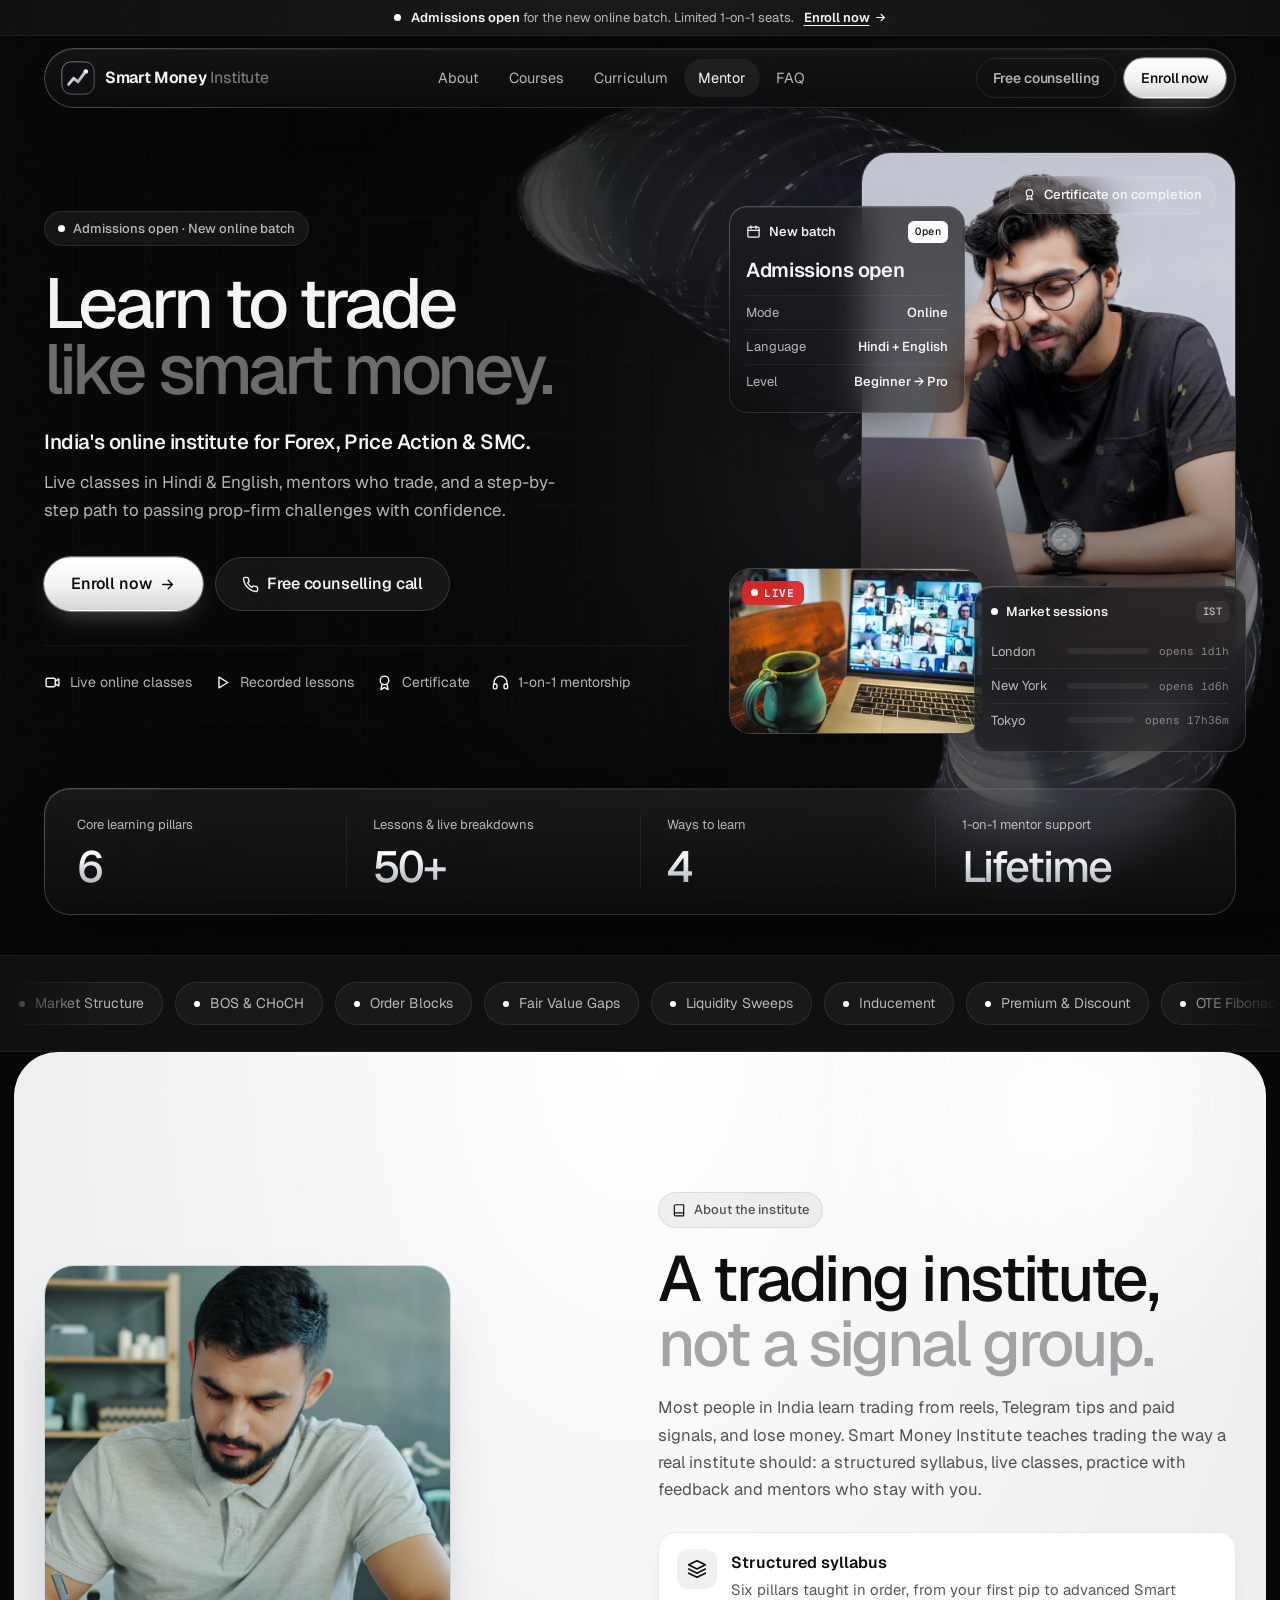
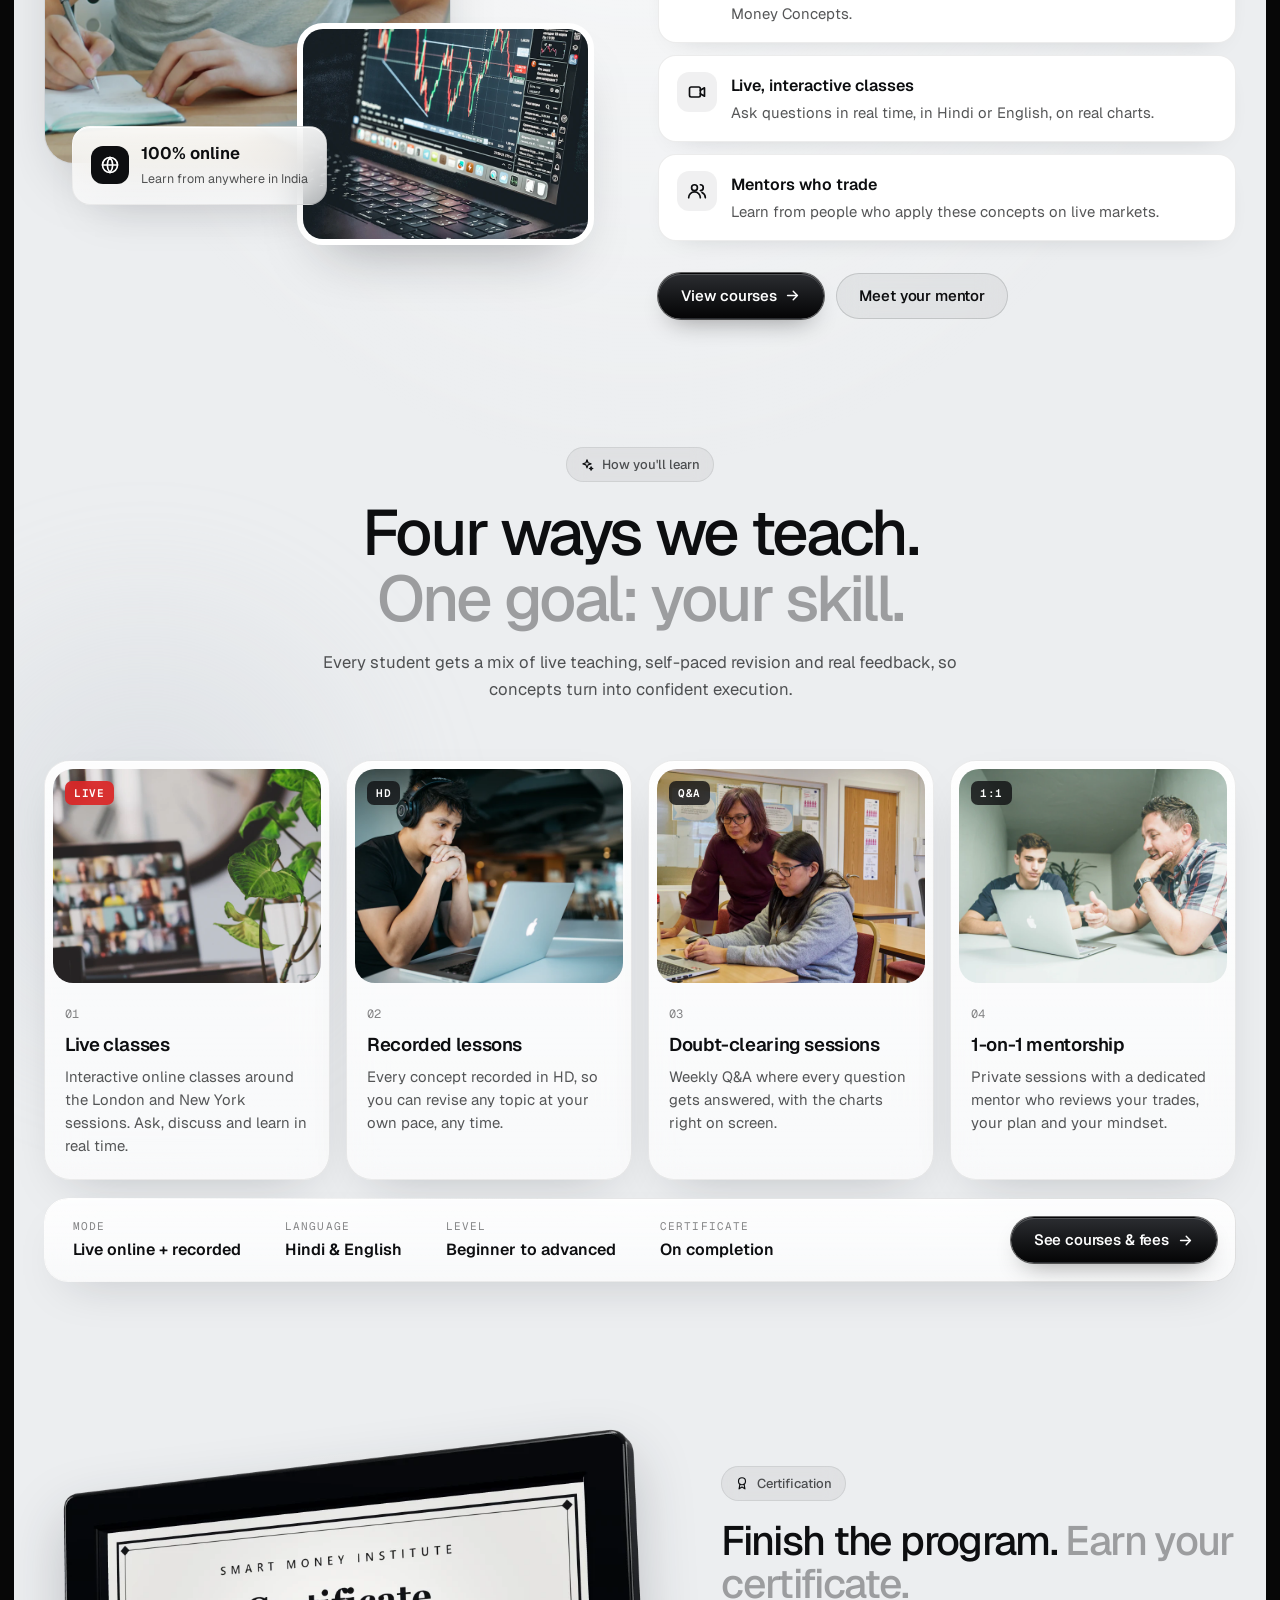
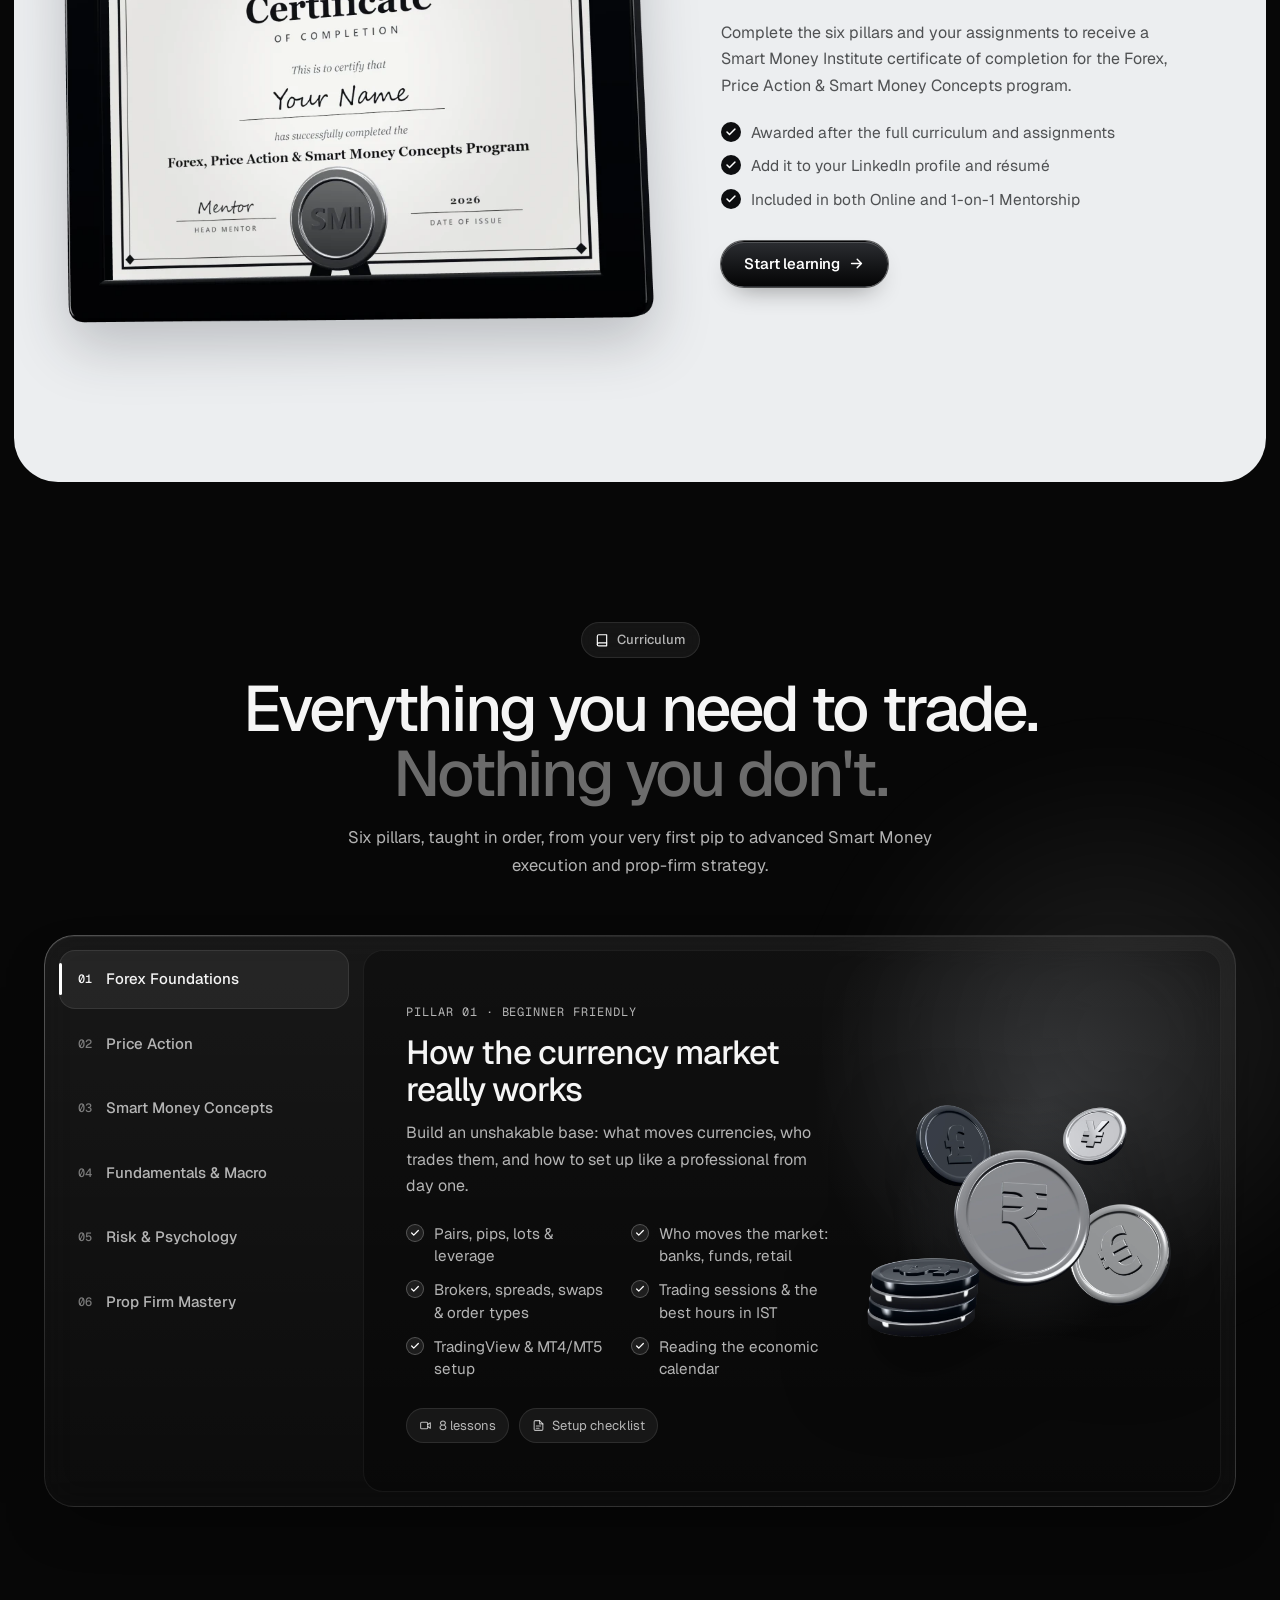
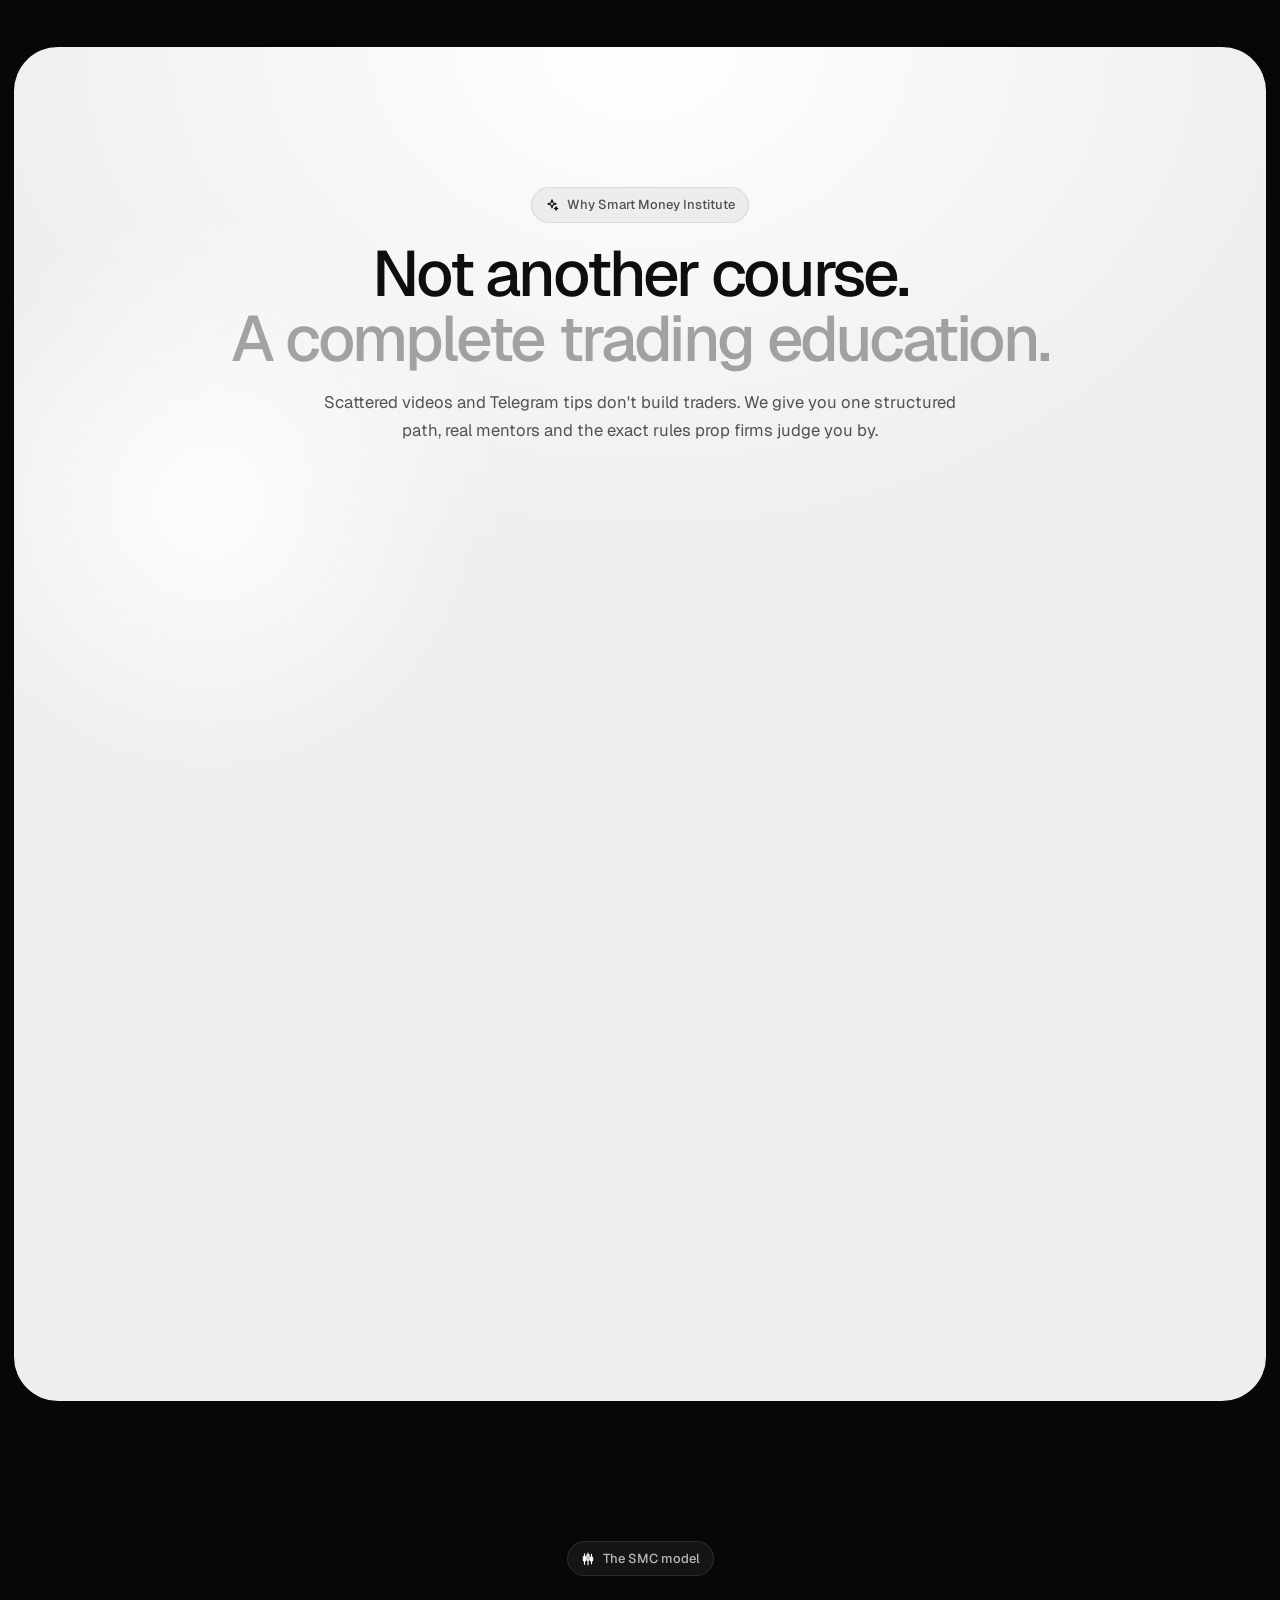
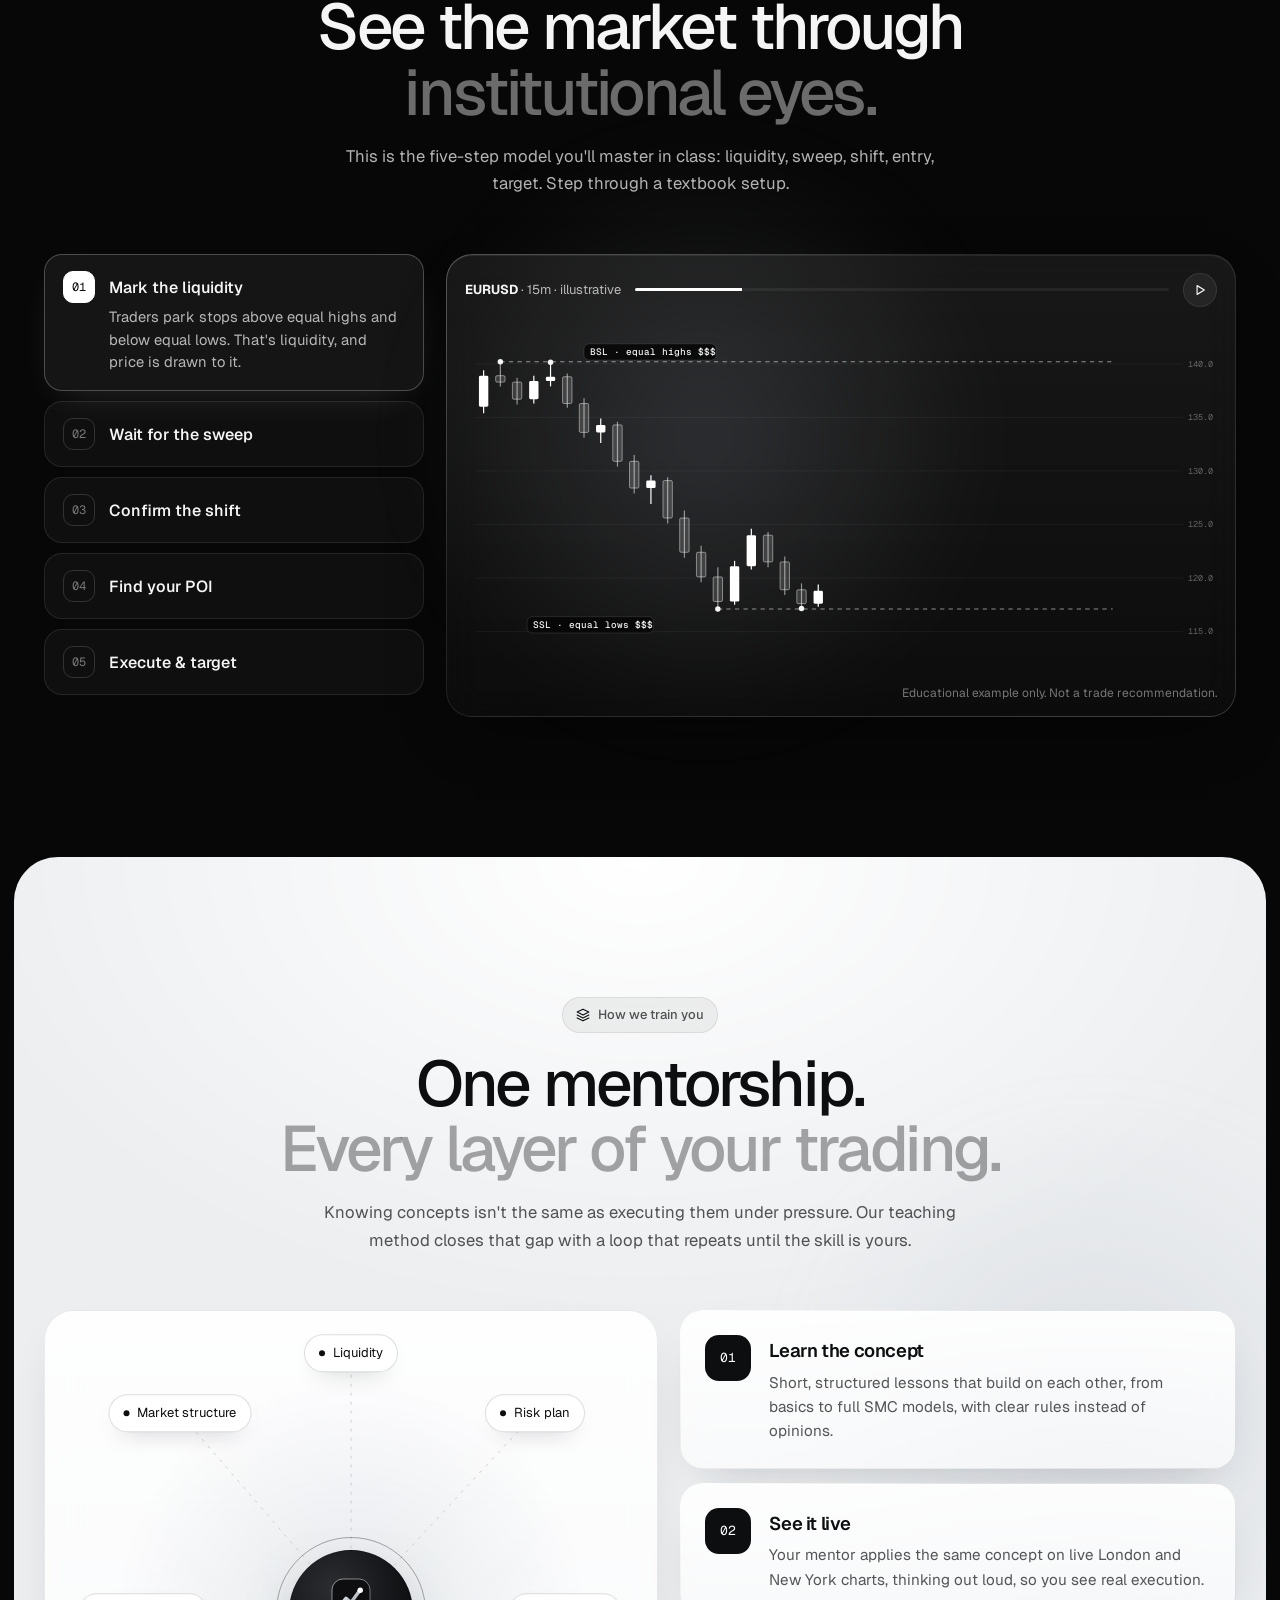
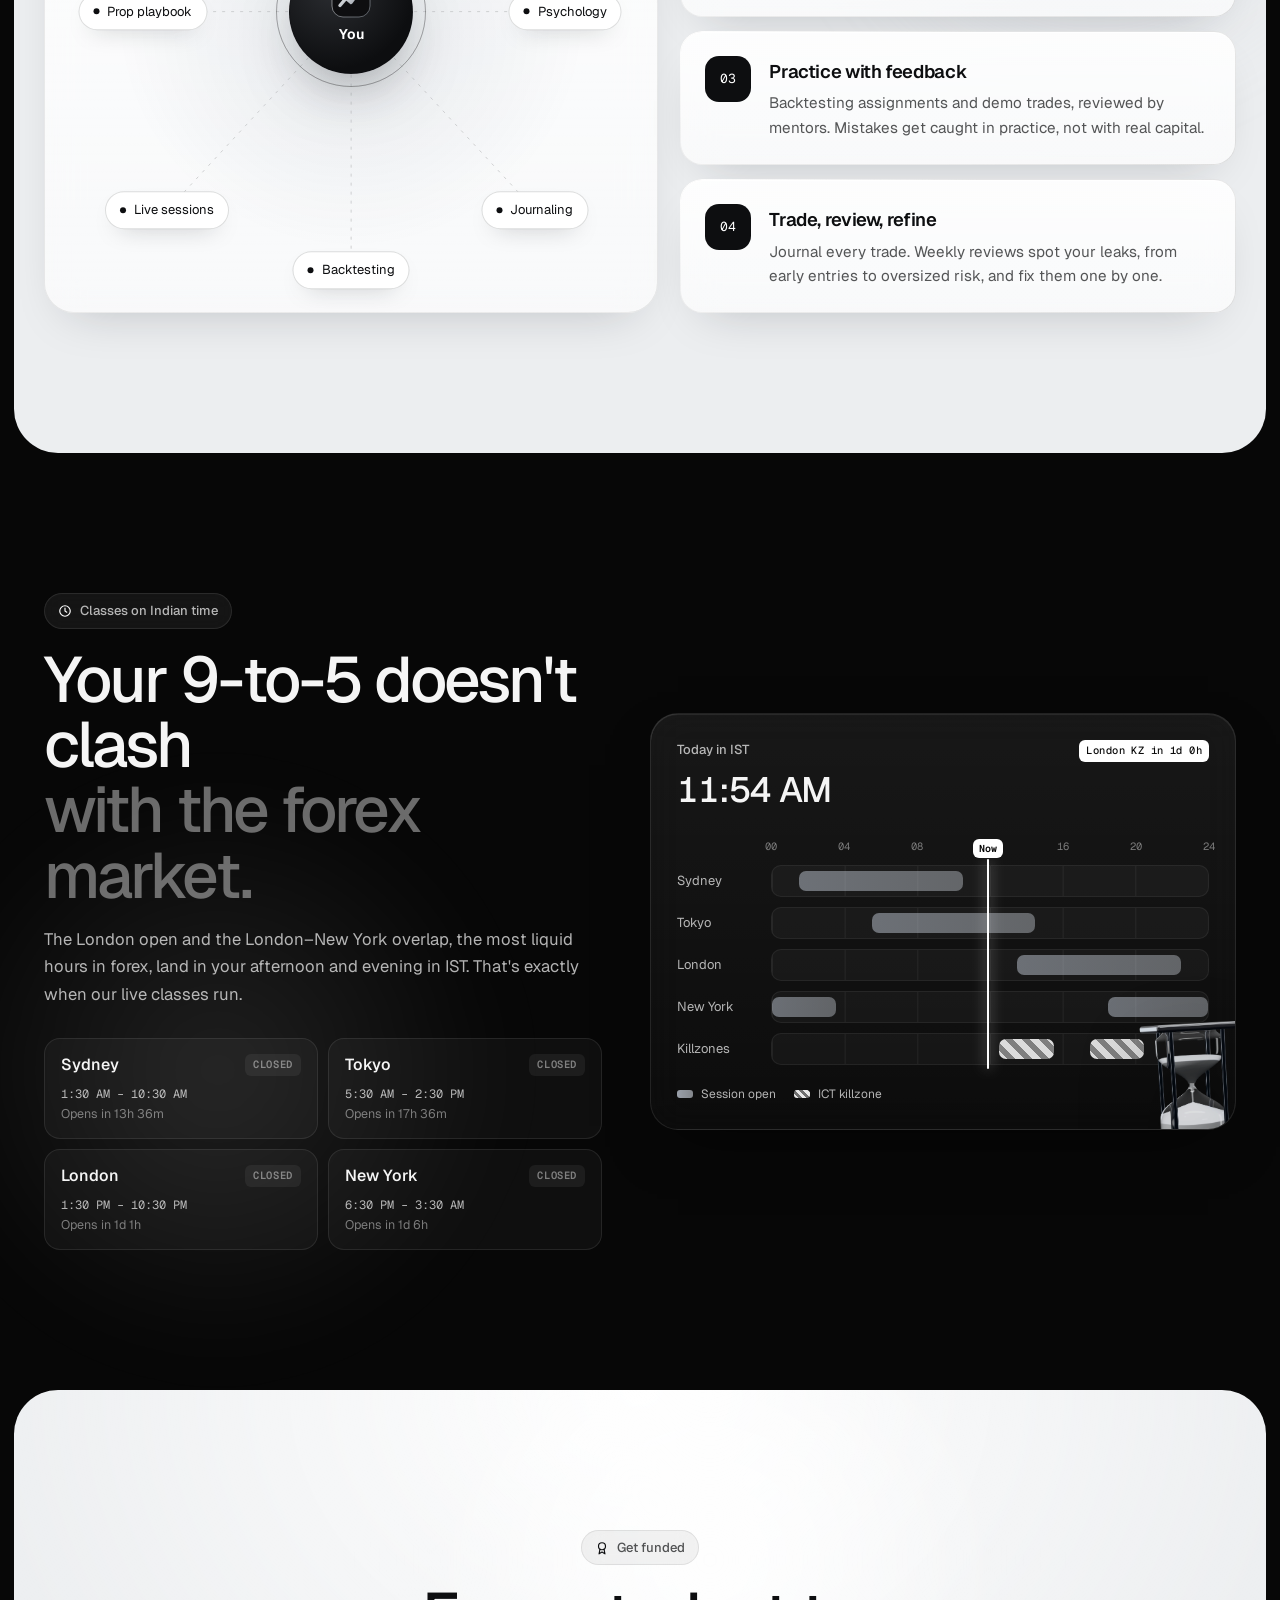
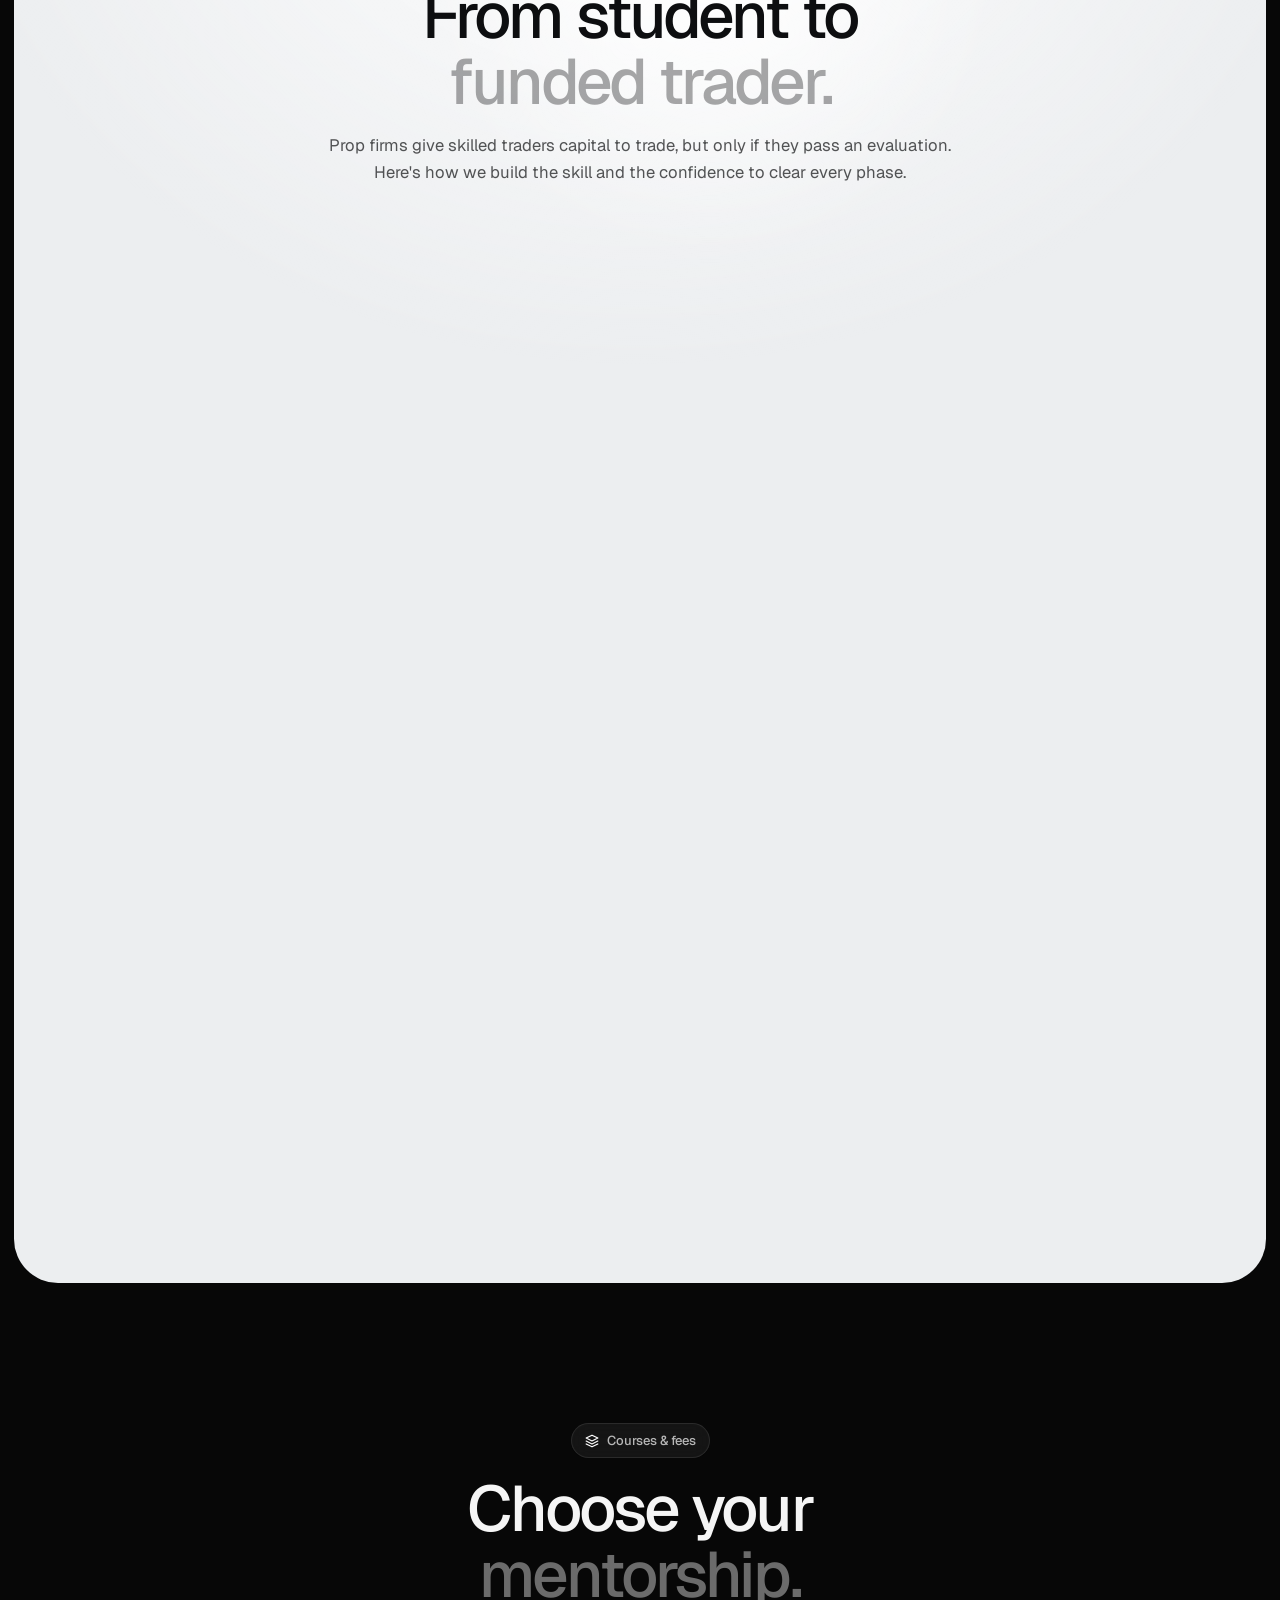
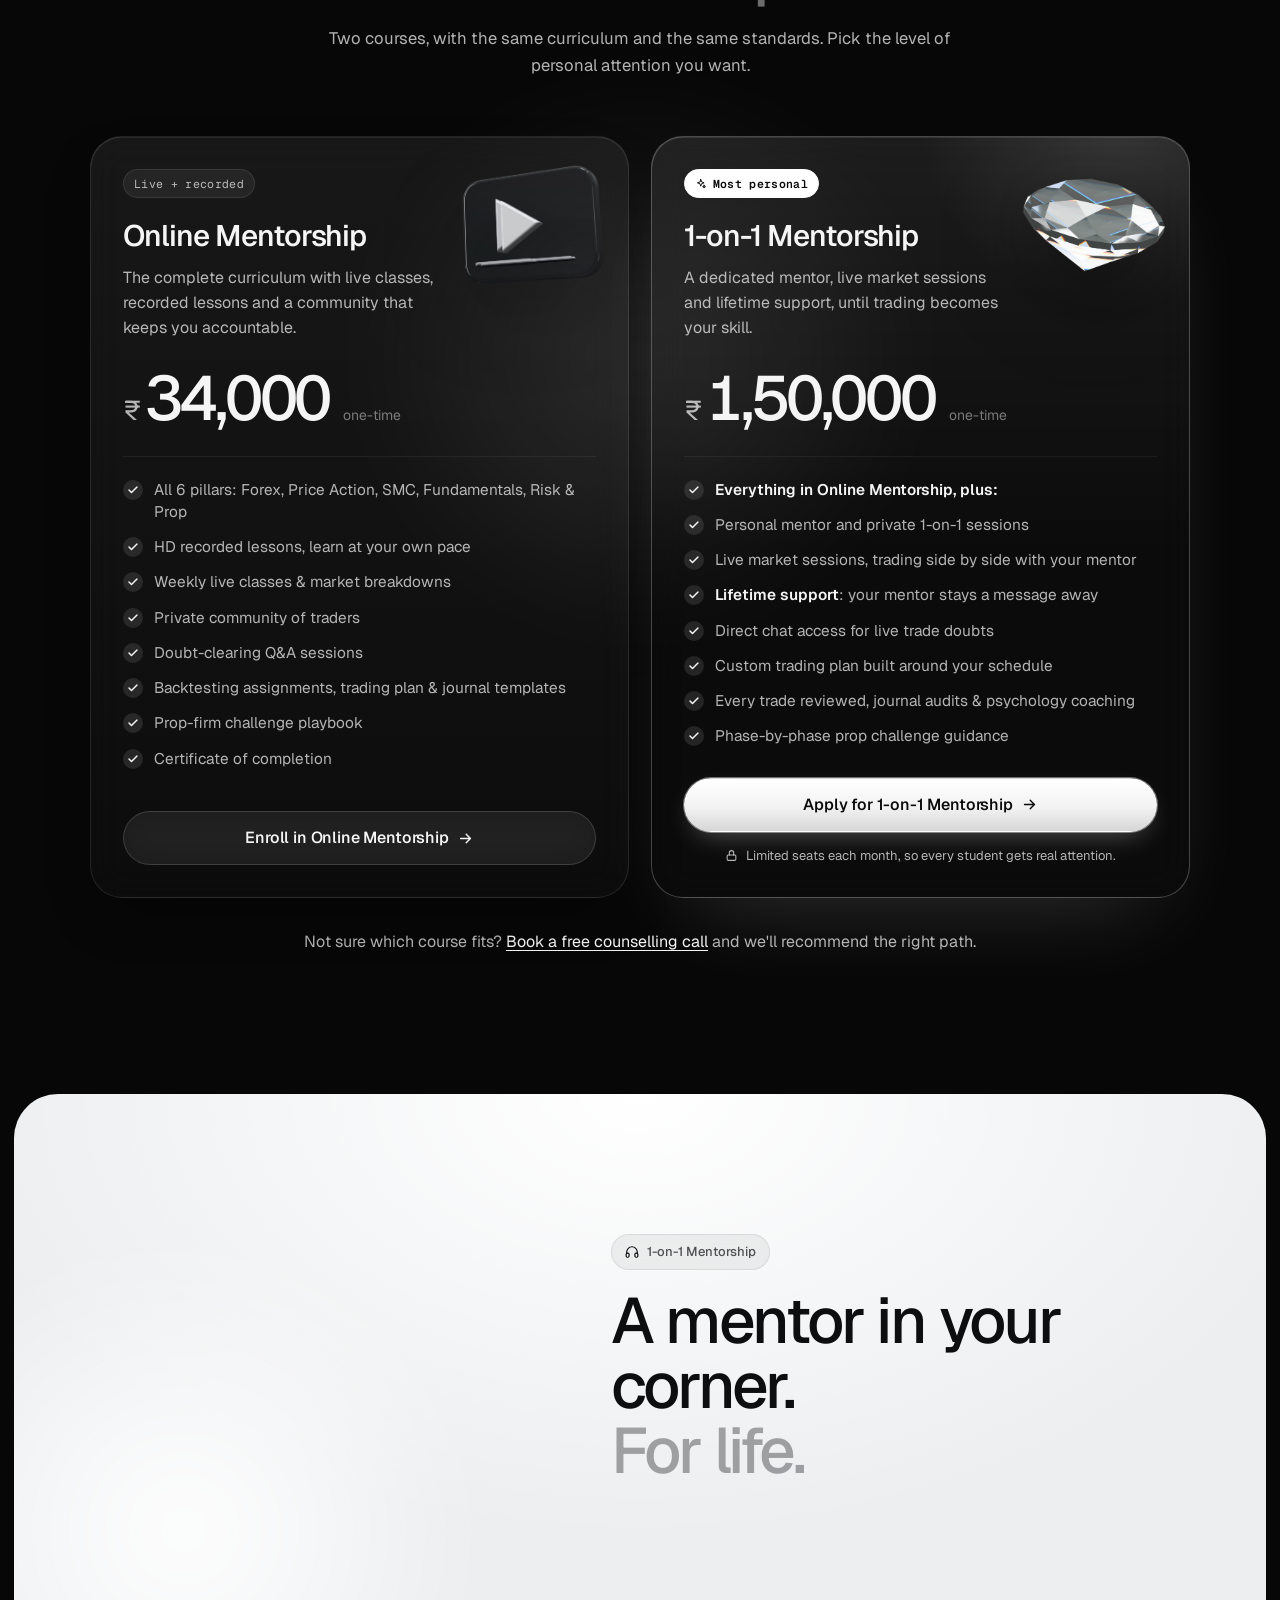
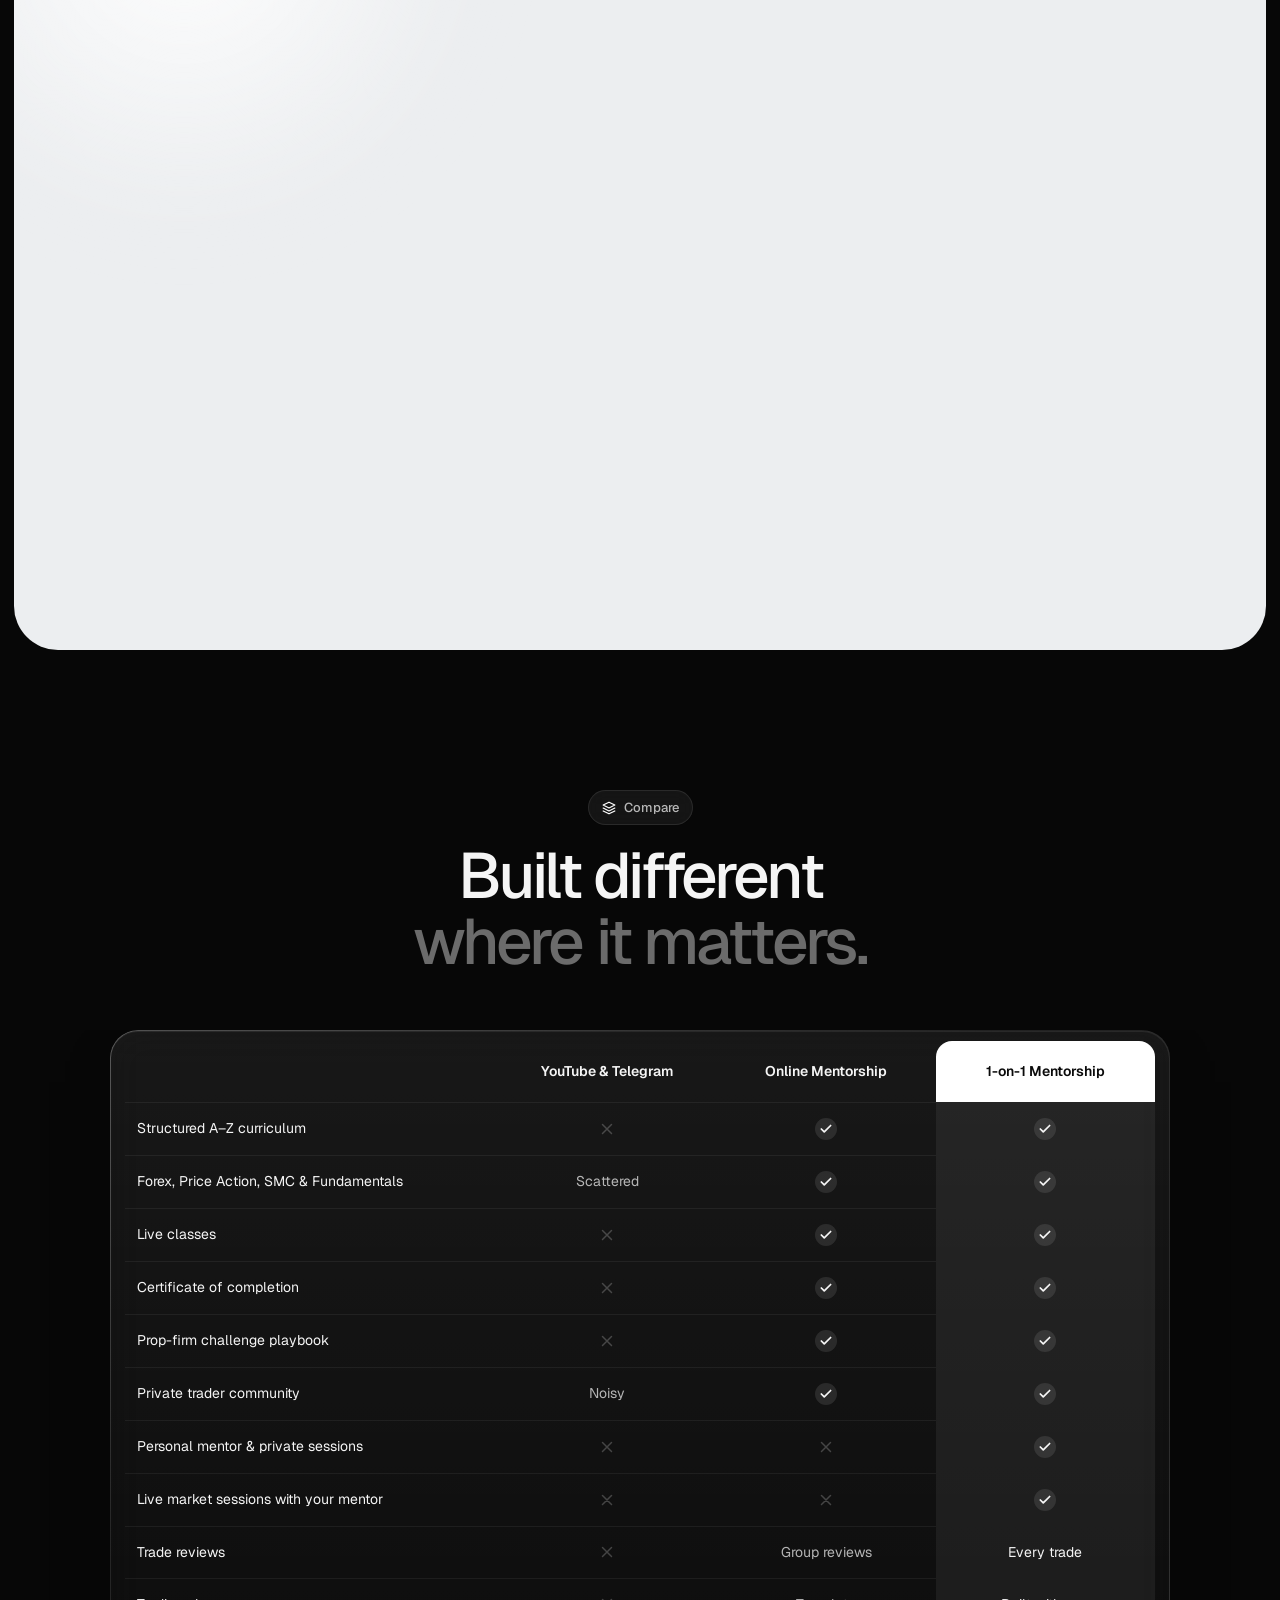
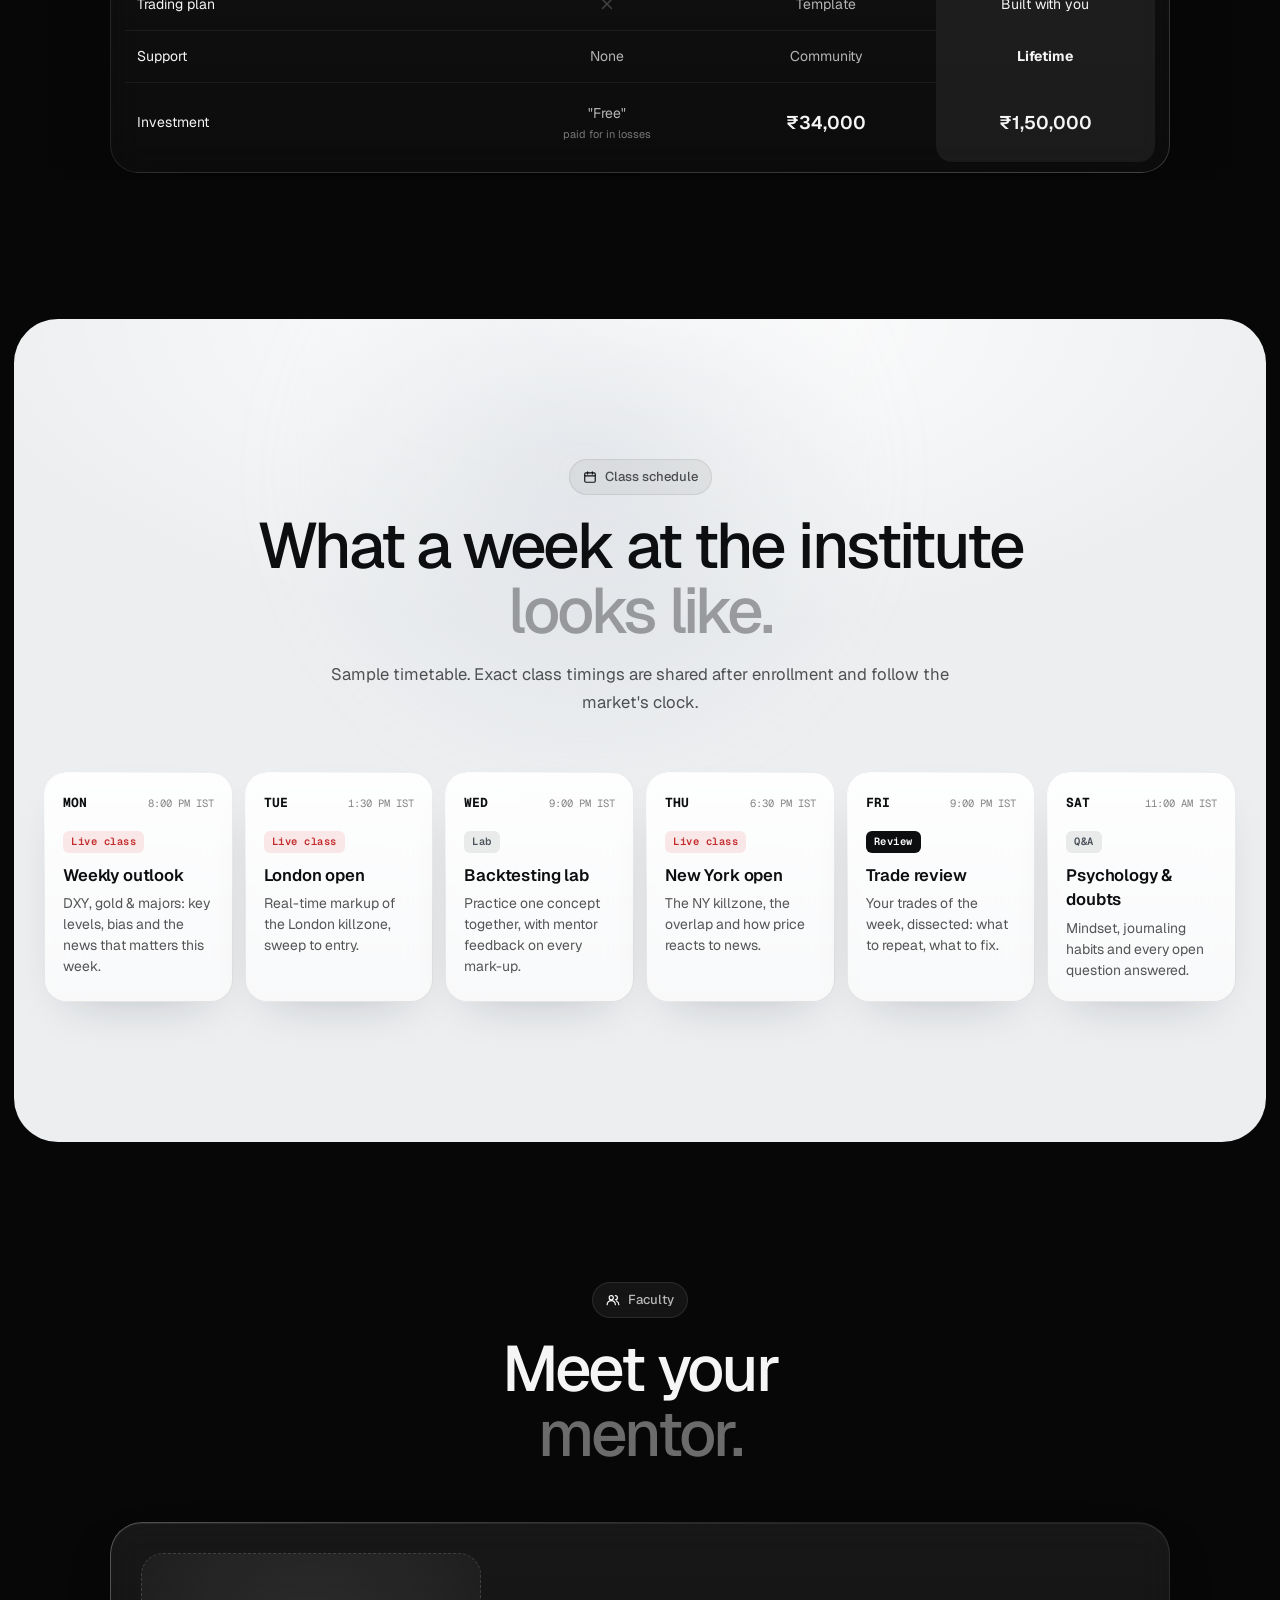
==== website/index.html @ 240d42db "Add Smart Money Institute website Glassmorphism website for an online Forex, Price Action and Smart " ====
<!doctype html>
<html lang="en" class="no-js">
<head>
  <meta charset="utf-8">
  <meta name="viewport" content="width=device-width, initial-scale=1">
  <script>document.documentElement.classList.replace('no-js', 'js');</script>
  <title>Smart Money Institute — Online Forex, Price Action &amp; SMC Trading Institute in India</title>
  <meta name="description" content="Smart Money Institute is an online trading institute in India. Learn Forex, fundamentals, price action and Smart Money Concepts in live classes (Hindi &amp; English), with recorded lessons, a certificate and 1-on-1 mentorship.">
  <meta name="theme-color" content="#070707">
  <link rel="icon" href="assets/favicon.svg" type="image/svg+xml">
  <meta property="og:title" content="Smart Money Institute — Learn to trade like smart money">
  <meta property="og:description" content="Online trading institute for Forex, Price Action &amp; SMC. Online Mentorship ₹34,000 · 1-on-1 Mentorship ₹1,50,000.">
  <meta property="og:image" content="assets/3d/heroA.jpg">
  <meta property="og:type" content="website">
  <link rel="preconnect" href="https://fonts.googleapis.com">
  <link rel="preconnect" href="https://fonts.gstatic.com" crossorigin>
  <link href="https://fonts.googleapis.com/css2?family=Geist:wght@300..700&family=Geist+Mono:wght@400..600&display=swap" rel="stylesheet">
  <link rel="stylesheet" href="css/style.css">
  <script type="application/ld+json">
  {
    "@context": "https://schema.org",
    "@graph": [
      { "@type": "EducationalOrganization", "name": "Smart Money Institute", "description": "Online trading institute in India teaching Forex, fundamentals, price action and Smart Money Concepts.", "areaServed": "IN" },
      { "@type": "Course", "name": "Online Mentorship", "description": "Complete Forex, Price Action and SMC curriculum with live classes, recorded lessons and a certificate.", "provider": { "@type": "EducationalOrganization", "name": "Smart Money Institute" }, "offers": { "@type": "Offer", "price": "34000", "priceCurrency": "INR" } },
      { "@type": "Course", "name": "1-on-1 Mentorship", "description": "Personal trading mentorship with live market sessions and lifetime support.", "provider": { "@type": "EducationalOrganization", "name": "Smart Money Institute" }, "offers": { "@type": "Offer", "price": "150000", "priceCurrency": "INR" } }
    ]
  }
  </script>
</head>
<body>
  <!-- Icon sprite -->
  <svg width="0" height="0" style="position:absolute" aria-hidden="true">
    <defs>
      <symbol id="i-arrow" viewBox="0 0 24 24"><path d="M5 12h14M13 6l6 6-6 6"/></symbol>
      <symbol id="i-check" viewBox="0 0 24 24"><path d="M20 6 9 17l-5-5"/></symbol>
      <symbol id="i-x" viewBox="0 0 24 24"><path d="M18 6 6 18M6 6l12 12"/></symbol>
      <symbol id="i-chev" viewBox="0 0 24 24"><path d="m6 9 6 6 6-6"/></symbol>
      <symbol id="i-play" viewBox="0 0 24 24"><path d="M7 4.5v15l12.5-7.5z"/></symbol>
      <symbol id="i-clock" viewBox="0 0 24 24"><circle cx="12" cy="12" r="9"/><path d="M12 7v5l3 2"/></symbol>
      <symbol id="i-chat" viewBox="0 0 24 24"><path d="M21 12a8 8 0 0 1-11.6 7.1L4 20l1-4.6A8 8 0 1 1 21 12z"/></symbol>
      <symbol id="i-calendar" viewBox="0 0 24 24"><rect x="3" y="5" width="18" height="16" rx="2"/><path d="M16 3v4M8 3v4M3 10h18"/></symbol>
      <symbol id="i-target" viewBox="0 0 24 24"><circle cx="12" cy="12" r="9"/><circle cx="12" cy="12" r="5"/><circle cx="12" cy="12" r="1"/></symbol>
      <symbol id="i-user" viewBox="0 0 24 24"><circle cx="12" cy="8" r="4"/><path d="M4 21a8 8 0 0 1 16 0"/></symbol>
      <symbol id="i-users" viewBox="0 0 24 24"><circle cx="9" cy="8" r="3.5"/><path d="M2 20a7 7 0 0 1 14 0M16 4.5a3.5 3.5 0 0 1 0 7M22 20a7 7 0 0 0-4-6.3"/></symbol>
      <symbol id="i-video" viewBox="0 0 24 24"><rect x="3" y="6" width="13" height="12" rx="2"/><path d="m16 10 5-3v10l-5-3"/></symbol>
      <symbol id="i-candles" viewBox="0 0 24 24"><path d="M6 3v18M12 2v20M18 4v16"/><rect x="4" y="8" width="4" height="7" rx="1"/><rect x="10" y="5" width="4" height="9" rx="1"/><rect x="16" y="9" width="4" height="6" rx="1"/></symbol>
      <symbol id="i-infinity" viewBox="0 0 24 24"><path d="M12 12c-2-2.7-4-4-6-4a4 4 0 0 0 0 8c2 0 4-1.3 6-4zm0 0c2 2.7 4 4 6 4a4 4 0 0 0 0-8c-2 0-4 1.3-6 4z"/></symbol>
      <symbol id="i-book" viewBox="0 0 24 24"><path d="M4 19.5A2.5 2.5 0 0 1 6.5 17H20V3H6.5A2.5 2.5 0 0 0 4 5.5z"/><path d="M4 19.5A2.5 2.5 0 0 0 6.5 22H20v-5"/></symbol>
      <symbol id="i-globe" viewBox="0 0 24 24"><circle cx="12" cy="12" r="9"/><path d="M3 12h18M12 3a14 14 0 0 1 0 18M12 3a14 14 0 0 0 0 18"/></symbol>
      <symbol id="i-phone" viewBox="0 0 24 24"><path d="M22 16.9v3a2 2 0 0 1-2.2 2 19.8 19.8 0 0 1-8.6-3.1 19.5 19.5 0 0 1-6-6A19.8 19.8 0 0 1 2.1 4.2 2 2 0 0 1 4.1 2h3a2 2 0 0 1 2 1.7c.1 1 .4 1.9.7 2.8a2 2 0 0 1-.5 2.1L8 9.9a16 16 0 0 0 6 6l1.3-1.3a2 2 0 0 1 2.1-.4c.9.3 1.8.6 2.8.7a2 2 0 0 1 1.7 2z"/></symbol>
      <symbol id="i-mail" viewBox="0 0 24 24"><rect x="2" y="4" width="20" height="16" rx="2"/><path d="m22 7-10 6L2 7"/></symbol>
      <symbol id="i-headset" viewBox="0 0 24 24"><path d="M3 14v-2a9 9 0 0 1 18 0v2"/><rect x="2" y="14" width="5" height="7" rx="2"/><rect x="17" y="14" width="5" height="7" rx="2"/></symbol>
      <symbol id="i-journal" viewBox="0 0 24 24"><path d="M14 3H6a2 2 0 0 0-2 2v14a2 2 0 0 0 2 2h12a2 2 0 0 0 2-2V9z"/><path d="M14 3v6h6M8 13h8M8 17h5"/></symbol>
      <symbol id="i-brain" viewBox="0 0 24 24"><path d="M9 4a3 3 0 0 0-3 3 3 3 0 0 0-2 5 3 3 0 0 0 2 5 3 3 0 0 0 3 3 2 2 0 0 0 2-2V6a2 2 0 0 0-2-2zM15 4a3 3 0 0 1 3 3 3 3 0 0 1 2 5 3 3 0 0 1-2 5 3 3 0 0 1-3 3 2 2 0 0 1-2-2V6a2 2 0 0 1 2-2z"/></symbol>
      <symbol id="i-layers" viewBox="0 0 24 24"><path d="m12 2 10 5-10 5L2 7z"/><path d="m2 17 10 5 10-5M2 12l10 5 10-5"/></symbol>
      <symbol id="i-sparkle" viewBox="0 0 24 24"><path d="M12 3l1.8 5.2L19 10l-5.2 1.8L12 17l-1.8-5.2L5 10l5.2-1.8z"/><path d="M19 15l.8 2.2L22 18l-2.2.8L19 21l-.8-2.2L16 18l2.2-.8z"/></symbol>
      <symbol id="i-lock" viewBox="0 0 24 24"><rect x="4" y="11" width="16" height="10" rx="2"/><path d="M8 11V7a4 4 0 0 1 8 0v4"/></symbol>
      <symbol id="i-award" viewBox="0 0 24 24"><circle cx="12" cy="9" r="6"/><path d="M8.5 14 7 22l5-3 5 3-1.5-8"/></symbol>
      <symbol id="i-menu" viewBox="0 0 24 24"><path d="M4 7h16M4 12h16M4 17h16"/></symbol>
      <symbol id="i-instagram" viewBox="0 0 24 24"><rect x="3" y="3" width="18" height="18" rx="5"/><circle cx="12" cy="12" r="4"/><circle cx="17.5" cy="6.5" r=".6"/></symbol>
      <symbol id="i-youtube" viewBox="0 0 24 24"><path d="M22 8.2a3 3 0 0 0-2.1-2.1C18 5.6 12 5.6 12 5.6s-6 0-7.9.5A3 3 0 0 0 2 8.2 31 31 0 0 0 1.6 12a31 31 0 0 0 .4 3.8 3 3 0 0 0 2.1 2.1c1.9.5 7.9.5 7.9.5s6 0 7.9-.5a3 3 0 0 0 2.1-2.1 31 31 0 0 0 .4-3.8 31 31 0 0 0-.4-3.8z"/><path d="m10 15 5-3-5-3z"/></symbol>
      <symbol id="i-telegram" viewBox="0 0 24 24"><path d="m21.5 3.5-19 7.3c-.9.4-.9 1.6.1 1.9l4.8 1.5 1.8 5.6c.3.8 1.3 1 1.9.4l2.6-2.5 5 3.7c.7.5 1.7.1 1.9-.7L23 4.8c.2-.9-.7-1.6-1.5-1.3z"/><path d="m8.5 14 9-6.5"/></symbol>
      <symbol id="i-xlogo" viewBox="0 0 24 24"><path d="M4 4l16 16M20 4 4 20"/></symbol>
    </defs>
  </svg>

  <div class="page-noise" aria-hidden="true"></div>

  <!-- ============================== NAV ============================== -->
  <header class="site-header" id="siteHeader">
    <div class="announce">
      <span class="pulse-dot"></span>
      <span><strong>Admissions open</strong> for the new online batch. Limited 1-on-1 seats.</span>
      <a href="#programs" class="announce-link">Enroll now <svg class="ic"><use href="#i-arrow"/></svg></a>
    </div>
    <div class="container">
      <nav class="nav glass" aria-label="Main">
        <a href="#top" class="brand" aria-label="Smart Money Institute home">
          <img src="assets/favicon.svg" alt="" width="34" height="34">
          <span class="brand-name">Smart Money <span>Institute</span></span>
        </a>
        <ul class="nav-links" id="navLinks">
          <li><a href="#about">About</a></li>
          <li><a href="#programs">Courses</a></li>
          <li><a href="#curriculum">Curriculum</a></li>
          <li><a href="#mentor">Mentor</a></li>
          <li><a href="#faq">FAQ</a></li>
          <li class="nav-links-cta"><button type="button" class="btn btn-primary btn-block" data-open-modal>Free counselling call</button></li>
        </ul>
        <div class="nav-actions">
          <button type="button" class="btn btn-ghost btn-sm" data-open-modal>Free counselling</button>
          <a href="#programs" class="btn btn-primary btn-sm">Enroll now</a>
          <button type="button" class="nav-toggle" id="navToggle" aria-label="Open menu" aria-expanded="false" aria-controls="navLinks"><svg class="ic"><use href="#i-menu"/></svg></button>
        </div>
      </nav>
    </div>
  </header>

  <main>
    <!-- ============================== HERO (dark) ============================== -->
    <section class="hero" id="top">
      <div class="hero-media" aria-hidden="true">
        <img src="assets/3d/heroA.webp" alt="" class="hero-img" width="2400" height="1500" fetchpriority="high">
        <div class="hero-grid"></div>
      </div>

      <div class="container hero-inner">
        <div class="hero-copy">
          <span class="chip" data-reveal><span class="chip-dot"></span>Admissions open · New online batch</span>
          <h1 class="hero-title" data-split>
            <span class="t-line">Learn to trade</span>
            <span class="t-line t-muted">like smart money.</span>
          </h1>
          <p class="hero-strong" data-reveal style="--d:.35s">India's online institute for Forex, Price Action &amp; SMC.</p>
          <p class="hero-sub" data-reveal style="--d:.45s">Live classes in Hindi &amp; English, mentors who trade, and a step-by-step path to passing prop-firm challenges with confidence.</p>
          <div class="hero-ctas" data-reveal style="--d:.55s">
            <a href="#programs" class="btn btn-primary btn-lg">Enroll now <svg class="ic"><use href="#i-arrow"/></svg></a>
            <button type="button" class="btn btn-glass btn-lg" data-open-modal><svg class="ic"><use href="#i-phone"/></svg> Free counselling call</button>
          </div>
          <ul class="hero-facts" data-reveal style="--d:.65s">
            <li><svg class="ic"><use href="#i-video"/></svg>Live online classes</li>
            <li><svg class="ic"><use href="#i-play"/></svg>Recorded lessons</li>
            <li><svg class="ic"><use href="#i-award"/></svg>Certificate</li>
            <li><svg class="ic"><use href="#i-headset"/></svg>1-on-1 mentorship</li>
          </ul>
        </div>

        <!-- Stock photos from Unsplash (Unsplash License), saved locally in assets/photos/. -->
        <div class="hero-visual" data-reveal style="--d:.3s">
          <figure class="ph ph-main">
            <img src="assets/photos/hero-student.webp" alt="Student learning trading on a laptop" width="900" height="1100" fetchpriority="high">
          </figure>
          <figure class="ph ph-small">
            <img src="assets/photos/hero-live-class.webp" alt="Online class on a laptop screen" width="760" height="500" loading="lazy">
            <span class="live-pill"><span class="live-dot"></span> LIVE</span>
          </figure>
          <span class="ph-chip glass"><svg class="ic"><use href="#i-award"/></svg>Certificate on completion</span>

          <div class="fcard glass fcard-batch" aria-hidden="true">
            <div class="fcard-head"><svg class="ic"><use href="#i-calendar"/></svg> New batch <span class="tag solid">Open</span></div>
            <b class="batch-title">Admissions open</b>
            <ul class="batch-rows">
              <li><span>Mode</span><b>Online</b></li>
              <li><span>Language</span><b>Hindi + English</b></li>
              <li><span>Level</span><b>Beginner → Pro</b></li>
            </ul>
          </div>

          <div class="fcard glass fcard-sessions" aria-hidden="true">
            <div class="fcard-head"><span class="live-dot"></span> Market sessions <span class="tag">IST</span></div>
            <ul class="mini-sessions" id="miniSessions">
              <li><span>London</span><i><b style="width:0%"></b></i><em>—</em></li>
              <li><span>New York</span><i><b style="width:0%"></b></i><em>—</em></li>
              <li><span>Tokyo</span><i><b style="width:0%"></b></i><em>—</em></li>
            </ul>
          </div>
        </div>
      </div>

      <div class="container">
        <div class="stats glass" data-reveal style="--d:.2s">
          <div class="stat"><span class="stat-label">Core learning pillars</span><span class="stat-num" data-count="6">6</span></div>
          <div class="stat"><span class="stat-label">Lessons &amp; live breakdowns</span><span class="stat-num"><span data-count="50">50</span>+</span></div>
          <div class="stat"><span class="stat-label">Ways to learn</span><span class="stat-num" data-count="4">4</span></div>
          <div class="stat"><span class="stat-label">1-on-1 mentor support</span><span class="stat-num">Lifetime</span></div>
        </div>
      </div>
    </section>

    <!-- ============================== MARQUEE ============================== -->
    <section class="marquee-wrap" aria-label="Topics we teach">
      <div class="marquee">
        <div class="marquee-track">
          <span>Market Structure</span><span>BOS &amp; CHoCH</span><span>Order Blocks</span><span>Fair Value Gaps</span><span>Liquidity Sweeps</span><span>Inducement</span><span>Premium &amp; Discount</span><span>OTE Fibonacci</span><span>Killzones</span><span>Power of 3 (AMD)</span><span>Breaker Blocks</span><span>SMT Divergence</span><span>Supply &amp; Demand</span><span>Candlestick Psychology</span><span>Multi-Timeframe Analysis</span><span>CPI · NFP · FOMC</span><span>DXY Correlation</span><span>Position Sizing</span><span>Prop Firm Rules</span><span>Trading Psychology</span><span>Backtesting</span><span>Journaling</span>
        </div>
      </div>
    </section>

    <!-- ============================== ABOUT + HOW YOU LEARN (light) ============================== -->
    <section class="section theme-light" id="about">
      <div class="glow-orb orb-silver" style="top:-10%;right:-10%"></div>
      <div class="glow-orb orb-white" style="top:40%;left:-15%"></div>
      <div class="container">
        <div class="about">
          <div class="about-media" data-reveal>
            <figure class="ph ph-a"><img src="assets/photos/about-notes.webp" alt="Learner taking notes during an online trading class" width="900" height="1100" loading="lazy"></figure>
            <figure class="ph ph-b"><img src="assets/photos/about-chart.webp" alt="Laptop showing a forex price chart" width="760" height="570" loading="lazy"></figure>
            <div class="about-badge glass"><svg class="ic"><use href="#i-globe"/></svg><div><b>100% online</b><span>Learn from anywhere in India</span></div></div>
          </div>
          <div class="about-copy">
            <span class="chip" data-reveal><svg class="ic"><use href="#i-book"/></svg>About the institute</span>
            <h2 class="h2" data-split><span class="t-line">A trading institute,</span><span class="t-line t-muted">not a signal group.</span></h2>
            <p class="lead" data-reveal>Most people in India learn trading from reels, Telegram tips and paid signals, and lose money. Smart Money Institute teaches trading the way a real institute should: a structured syllabus, live classes, practice with feedback and mentors who stay with you.</p>
            <ul class="about-points">
              <li data-reveal><svg class="ic"><use href="#i-layers"/></svg><div><b>Structured syllabus</b><span>Six pillars taught in order, from your first pip to advanced Smart Money Concepts.</span></div></li>
              <li data-reveal style="--d:.06s"><svg class="ic"><use href="#i-video"/></svg><div><b>Live, interactive classes</b><span>Ask questions in real time, in Hindi or English, on real charts.</span></div></li>
              <li data-reveal style="--d:.12s"><svg class="ic"><use href="#i-users"/></svg><div><b>Mentors who trade</b><span>Learn from people who apply these concepts on live markets.</span></div></li>
            </ul>
            <div class="hero-ctas" data-reveal>
              <a href="#programs" class="btn btn-primary">View courses <svg class="ic"><use href="#i-arrow"/></svg></a>
              <a href="#mentor" class="btn btn-glass">Meet your mentor</a>
            </div>
          </div>
        </div>

        <div class="section-head modes-head">
          <span class="chip" data-reveal><svg class="ic"><use href="#i-sparkle"/></svg>How you'll learn</span>
          <h2 class="h2" data-split><span class="t-line">Four ways we teach.</span><span class="t-line t-muted">One goal: your skill.</span></h2>
          <p class="lead" data-reveal>Every student gets a mix of live teaching, self-paced revision and real feedback, so concepts turn into confident execution.</p>
        </div>
        <div class="modes">
          <article class="mode glass" data-reveal>
            <figure><img src="assets/photos/mode-live.webp" alt="Live online class on a laptop" width="640" height="520" loading="lazy"><span class="mode-tag live">LIVE</span></figure>
            <div class="mode-body"><span class="mode-num">01</span><h3>Live classes</h3><p>Interactive online classes around the London and New York sessions. Ask, discuss and learn in real time.</p></div>
          </article>
          <article class="mode glass" data-reveal style="--d:.06s">
            <figure><img src="assets/photos/mode-recorded.webp" alt="Student watching a recorded lesson with headphones" width="640" height="520" loading="lazy"><span class="mode-tag">HD</span></figure>
            <div class="mode-body"><span class="mode-num">02</span><h3>Recorded lessons</h3><p>Every concept recorded in HD, so you can revise any topic at your own pace, any time.</p></div>
          </article>
          <article class="mode glass" data-reveal style="--d:.12s">
            <figure><img src="assets/photos/mode-doubts.webp" alt="Mentor explaining a concept on a laptop" width="640" height="520" loading="lazy"><span class="mode-tag">Q&amp;A</span></figure>
            <div class="mode-body"><span class="mode-num">03</span><h3>Doubt-clearing sessions</h3><p>Weekly Q&amp;A where every question gets answered, with the charts right on screen.</p></div>
          </article>
          <article class="mode glass" data-reveal style="--d:.18s">
            <figure><img src="assets/photos/mode-1on1.webp" alt="Mentor guiding a student one-on-one at a laptop" width="640" height="520" loading="lazy"><span class="mode-tag">1:1</span></figure>
            <div class="mode-body"><span class="mode-num">04</span><h3>1-on-1 mentorship</h3><p>Private sessions with a dedicated mentor who reviews your trades, your plan and your mindset.</p></div>
          </article>
        </div>
        <div class="batch glass" data-reveal>
          <div class="batch-info">
            <div><span>Mode</span><b>Live online + recorded</b></div>
            <div><span>Language</span><b>Hindi &amp; English</b></div>
            <div><span>Level</span><b>Beginner to advanced</b></div>
            <div><span>Certificate</span><b>On completion</b></div>
          </div>
          <a href="#programs" class="btn btn-primary">See courses &amp; fees <svg class="ic"><use href="#i-arrow"/></svg></a>
        </div>

        <div class="cert">
          <div class="cert-art" data-reveal><img src="assets/3d/certificate.webp" alt="Smart Money Institute certificate of completion in a black frame" loading="lazy" width="912" height="771"></div>
          <div class="cert-copy">
            <span class="chip" data-reveal><svg class="ic"><use href="#i-award"/></svg>Certification</span>
            <h3 data-reveal>Finish the program. <span class="t-muted">Earn your certificate.</span></h3>
            <p data-reveal>Complete the six pillars and your assignments to receive a Smart Money Institute certificate of completion for the Forex, Price Action &amp; Smart Money Concepts program.</p>
            <ul class="cert-list" data-reveal>
              <li><svg class="ic"><use href="#i-check"/></svg>Awarded after the full curriculum and assignments</li>
              <li><svg class="ic"><use href="#i-check"/></svg>Add it to your LinkedIn profile and résumé</li>
              <li><svg class="ic"><use href="#i-check"/></svg>Included in both Online and 1-on-1 Mentorship</li>
            </ul>
            <a href="#programs" class="btn btn-primary" data-reveal>Start learning <svg class="ic"><use href="#i-arrow"/></svg></a>
          </div>
        </div>
      </div>
    </section>

    <!-- ============================== CURRICULUM (dark) ============================== -->
    <section class="section" id="curriculum">
      <div class="glow-orb orb-white" style="top:20%;right:-12%"></div>
      <div class="container">
        <div class="section-head">
          <span class="chip" data-reveal><svg class="ic"><use href="#i-book"/></svg>Curriculum</span>
          <h2 class="h2" data-split><span class="t-line">Everything you need to trade.</span><span class="t-line t-muted">Nothing you don't.</span></h2>
          <p class="lead" data-reveal>Six pillars, taught in order, from your very first pip to advanced Smart Money execution and prop-firm strategy.</p>
        </div>

        <div class="curriculum glass" data-reveal>
          <div class="tabs" role="tablist" aria-label="Curriculum pillars">
            <button class="tab is-active" role="tab" aria-selected="true" aria-controls="p1" id="t1"><span>01</span>Forex Foundations</button>
            <button class="tab" role="tab" aria-selected="false" aria-controls="p2" id="t2" tabindex="-1"><span>02</span>Price Action</button>
            <button class="tab" role="tab" aria-selected="false" aria-controls="p3" id="t3" tabindex="-1"><span>03</span>Smart Money Concepts</button>
            <button class="tab" role="tab" aria-selected="false" aria-controls="p4" id="t4" tabindex="-1"><span>04</span>Fundamentals &amp; Macro</button>
            <button class="tab" role="tab" aria-selected="false" aria-controls="p5" id="t5" tabindex="-1"><span>05</span>Risk &amp; Psychology</button>
            <button class="tab" role="tab" aria-selected="false" aria-controls="p6" id="t6" tabindex="-1"><span>06</span>Prop Firm Mastery</button>
          </div>

          <div class="panels">
            <div class="panel is-active" role="tabpanel" id="p1" aria-labelledby="t1">
              <div class="panel-copy">
                <span class="panel-kicker">Pillar 01 · Beginner friendly</span>
                <h3>How the currency market really works</h3>
                <p>Build an unshakable base: what moves currencies, who trades them, and how to set up like a professional from day one.</p>
                <ul class="topics">
                  <li>Pairs, pips, lots &amp; leverage</li>
                  <li>Who moves the market: banks, funds, retail</li>
                  <li>Brokers, spreads, swaps &amp; order types</li>
                  <li>Trading sessions &amp; the best hours in IST</li>
                  <li>TradingView &amp; MT4/MT5 setup</li>
                  <li>Reading the economic calendar</li>
                </ul>
                <div class="panel-meta"><span><svg class="ic"><use href="#i-video"/></svg>8 lessons</span><span><svg class="ic"><use href="#i-journal"/></svg>Setup checklist</span></div>
              </div>
              <div class="panel-art"><img src="assets/3d/coins.webp" alt="Chrome currency coins with rupee, euro, pound, yen and dollar symbols" loading="lazy" width="1166" height="902"></div>
            </div>

            <div class="panel" role="tabpanel" id="p2" aria-labelledby="t2" hidden>
              <div class="panel-copy">
                <span class="panel-kicker">Pillar 02 · Read the chart</span>
                <h3>Read the story every candle tells</h3>
                <p>Price action is the language of the market. Learn to read structure, momentum and intent without a single indicator.</p>
                <ul class="topics">
                  <li>Candlestick psychology &amp; key patterns</li>
                  <li>Market structure: trends, ranges, swing points</li>
                  <li>Support, resistance &amp; supply/demand zones</li>
                  <li>Trendlines, channels &amp; chart patterns</li>
                  <li>Multi-timeframe (top-down) analysis</li>
                  <li>Entry triggers &amp; confirmation</li>
                </ul>
                <div class="panel-meta"><span><svg class="ic"><use href="#i-video"/></svg>9 lessons</span><span><svg class="ic"><use href="#i-candles"/></svg>Chart drills</span></div>
              </div>
              <div class="panel-art"><img src="assets/3d/candles.webp" alt="White and black glass candlesticks forming an uptrend" loading="lazy" width="1057" height="873"></div>
            </div>

            <div class="panel" role="tabpanel" id="p3" aria-labelledby="t3" hidden>
              <div class="panel-copy">
                <span class="panel-kicker">Pillar 03 · The core edge</span>
                <h3>Follow the footprints of institutions</h3>
                <p>The heart of the program. Understand how liquidity is engineered and how smart money enters, then trade alongside it instead of against it.</p>
                <ul class="topics">
                  <li>BOS, CHoCH &amp; market structure shift</li>
                  <li>Liquidity: BSL/SSL, equal highs/lows, inducement</li>
                  <li>Order blocks, breaker &amp; mitigation blocks</li>
                  <li>Fair value gaps &amp; imbalances</li>
                  <li>Premium/discount &amp; OTE Fibonacci</li>
                  <li>Killzones, Asian range &amp; Power of 3 (AMD)</li>
                  <li>SMT divergence &amp; displacement</li>
                  <li>Building a complete SMC trade model</li>
                </ul>
                <div class="panel-meta"><span><svg class="ic"><use href="#i-video"/></svg>14 lessons</span><span><svg class="ic"><use href="#i-target"/></svg>Live application</span></div>
              </div>
              <div class="panel-art"><img src="assets/3d/magnet.webp" alt="Chrome magnet attracting candlesticks, representing liquidity" loading="lazy" width="739" height="1144"></div>
            </div>

            <div class="panel" role="tabpanel" id="p4" aria-labelledby="t4" hidden>
              <div class="panel-copy">
                <span class="panel-kicker">Pillar 04 · The why behind the move</span>
                <h3>Know why price moves, not just where</h3>
                <p>Charts show you where. Fundamentals tell you why. Learn to build a weekly bias and stay out of the way of news that wrecks accounts.</p>
                <ul class="topics">
                  <li>Central banks &amp; interest-rate cycles</li>
                  <li>CPI, NFP, GDP, PMI &amp; FOMC explained</li>
                  <li>DXY, bond yields &amp; intermarket links</li>
                  <li>Risk-on vs risk-off sentiment</li>
                  <li>Trading (and avoiding) high-impact news</li>
                  <li>Building your weekly fundamental bias</li>
                </ul>
                <div class="panel-meta"><span><svg class="ic"><use href="#i-video"/></svg>7 lessons</span><span><svg class="ic"><use href="#i-calendar"/></svg>Weekly outlook</span></div>
              </div>
              <div class="panel-art"><img src="assets/3d/globe.webp" alt="Glass globe with orbit rings representing global markets" loading="lazy" width="968" height="656"></div>
            </div>

            <div class="panel" role="tabpanel" id="p5" aria-labelledby="t5" hidden>
              <div class="panel-copy">
                <span class="panel-kicker">Pillar 05 · Where most traders fail</span>
                <h3>Protect your capital. Master yourself.</h3>
                <p>A good strategy with bad risk management still blows accounts. Build the habits, rules and mindset that keep you in the game.</p>
                <ul class="topics">
                  <li>Position sizing &amp; risk per trade</li>
                  <li>Risk-to-reward &amp; expectancy</li>
                  <li>Drawdown control &amp; recovery rules</li>
                  <li>Writing your trading plan</li>
                  <li>Journaling &amp; performance reviews</li>
                  <li>Beating FOMO, revenge trading &amp; tilt</li>
                </ul>
                <div class="panel-meta"><span><svg class="ic"><use href="#i-video"/></svg>7 lessons</span><span><svg class="ic"><use href="#i-journal"/></svg>Journal template</span></div>
              </div>
              <div class="panel-art"><img src="assets/3d/hourglass.webp" alt="Glass hourglass with white sand representing patience and discipline" loading="lazy" width="682" height="846"></div>
            </div>

            <div class="panel" role="tabpanel" id="p6" aria-labelledby="t6" hidden>
              <div class="panel-copy">
                <span class="panel-kicker">Pillar 06 · Get funded</span>
                <h3>Pass the challenge. Keep the account.</h3>
                <p>Everything you need to clear evaluations with confidence, then manage a funded account like a professional.</p>
                <ul class="topics">
                  <li>How prop firms &amp; evaluations work</li>
                  <li>Phase 1 vs Phase 2 vs funded rules</li>
                  <li>Daily loss, max drawdown &amp; consistency</li>
                  <li>A challenge game plan: risk ladder &amp; targets</li>
                  <li>Payouts, scaling &amp; staying funded</li>
                  <li>Choosing the right firm &amp; account size</li>
                </ul>
                <div class="panel-meta"><span><svg class="ic"><use href="#i-video"/></svg>6 lessons</span><span><svg class="ic"><use href="#i-award"/></svg>Challenge playbook</span></div>
              </div>
              <div class="panel-art"><img src="assets/3d/card.webp" alt="Glass funded trader card showing a $100,000 account" loading="lazy" width="900" height="707"></div>
            </div>
          </div>
        </div>
      </div>
    </section>

    <!-- ============================== WHY (light) ============================== -->
    <section class="section theme-light" id="why">
      <div class="glow-orb orb-silver" style="top:10%;left:-10%"></div>
      <div class="container">
        <div class="section-head">
          <span class="chip" data-reveal><svg class="ic"><use href="#i-sparkle"/></svg>Why Smart Money Institute</span>
          <h2 class="h2" data-split><span class="t-line">Not another course.</span><span class="t-line t-muted">A complete trading education.</span></h2>
          <p class="lead" data-reveal>Scattered videos and Telegram tips don't build traders. We give you one structured path, real mentors and the exact rules prop firms judge you by.</p>
        </div>

        <div class="bento">
          <article class="bcard glass bcard-tall" data-reveal>
            <div class="bcard-copy">
              <span class="bnum">01</span>
              <h3>Institutional concepts, simplified</h3>
              <p>We turn Smart Money Concepts into clear, testable rules: where liquidity sits, when it gets taken and exactly where to enter. No vague "wait for confirmation" advice.</p>
            </div>
            <img src="assets/3d/king.webp" alt="Glass chess king representing trading strategy" class="bimg bimg-king" loading="lazy" width="670" height="834">
          </article>

          <article class="bcard glass" data-reveal style="--d:.08s">
            <div class="bcard-copy">
              <span class="bnum">02</span>
              <h3>Risk-first, always</h3>
              <p>Position sizing, drawdown rules and a written risk plan before you place a single trade. Protecting capital is lesson one.</p>
            </div>
            <img src="assets/3d/shield.webp" alt="Glass shield with a check mark representing risk management" class="bimg bimg-shield" loading="lazy" width="686" height="837">
          </article>

          <article class="bcard glass" data-reveal style="--d:.16s">
            <div class="bcard-copy">
              <span class="bnum">03</span>
              <h3>Learn it live, not just on video</h3>
              <p>Watch your mentor mark up the London and New York sessions in real time, then do it yourself with feedback.</p>
            </div>
            <div class="live-mock">
              <div class="live-mock-top"><span class="live-pill"><span class="live-dot"></span> LIVE</span><span>London open · EURUSD</span></div>
              <div class="live-mock-row"><span class="av">RK</span><span class="av">AS</span><span class="av">PM</span><span class="av more">+38</span><span class="live-viewers">watching</span></div>
              <div class="live-mock-msg"><b>Mentor</b> Asian low swept. Now we wait for the shift.</div>
            </div>
          </article>

          <article class="bcard glass bcard-wide" data-reveal style="--d:.24s">
            <div class="bcard-copy">
              <span class="bnum">04</span>
              <h3>Built around prop-firm rules</h3>
              <p>Daily loss limits, max drawdown, consistency rules and phase targets. You train on the exact rules you'll be evaluated on, so the challenge feels familiar, not frightening.</p>
              <div class="mini-tags"><span>Phase 1 · 8%</span><span>Phase 2 · 5%</span><span>Daily loss · 5%</span><span>Max loss · 10%</span></div>
            </div>
            <img src="assets/3d/target.webp" alt="Glass target with an arrow in the bullseye" class="bimg bimg-target" loading="lazy" width="856" height="740">
          </article>
        </div>
      </div>
    </section>

    <!-- ============================== SMC MODEL (dark) ============================== -->
    <section class="section" id="smc">
      <div class="glow-orb orb-silver" style="top:30%;left:30%"></div>
      <div class="container">
        <div class="section-head">
          <span class="chip" data-reveal><svg class="ic"><use href="#i-candles"/></svg>The SMC model</span>
          <h2 class="h2" data-split><span class="t-line">See the market through</span><span class="t-line t-muted">institutional eyes.</span></h2>
          <p class="lead" data-reveal>This is the five-step model you'll master in class: liquidity, sweep, shift, entry, target. Step through a textbook setup.</p>
        </div>

        <div class="smc" data-reveal>
          <ol class="smc-steps" id="smcSteps">
            <li class="smc-step is-active" data-step="1"><button type="button"><span class="sn">01</span><span class="st"><b>Mark the liquidity</b><em>Traders park stops above equal highs and below equal lows. That's liquidity, and price is drawn to it.</em></span></button></li>
            <li class="smc-step" data-step="2"><button type="button"><span class="sn">02</span><span class="st"><b>Wait for the sweep</b><em>Smart money runs those stops first. A sharp wick through the lows that closes back inside is your first clue.</em></span></button></li>
            <li class="smc-step" data-step="3"><button type="button"><span class="sn">03</span><span class="st"><b>Confirm the shift</b><em>A strong, displacing move breaks the last lower high: a change of character (CHoCH). Order flow is turning.</em></span></button></li>
            <li class="smc-step" data-step="4"><button type="button"><span class="sn">04</span><span class="st"><b>Find your POI</b><em>The displacement leaves footprints: a fair value gap above an order block. That's where we plan the entry, in discount.</em></span></button></li>
            <li class="smc-step" data-step="5"><button type="button"><span class="sn">05</span><span class="st"><b>Execute &amp; target</b><em>Enter in the FVG, stop below it, target the buy-side liquidity above. Defined risk, 1:4 reward.</em></span></button></li>
          </ol>

          <div class="smc-chart glass">
            <div class="smc-chart-head">
              <span><b>EURUSD</b> · 15m · illustrative</span>
              <span class="smc-progress"><i id="smcBar"></i></span>
              <button type="button" class="smc-play" id="smcPlay" aria-label="Pause walkthrough"><svg class="ic"><use href="#i-play"/></svg></button>
            </div>
            <svg id="smcSvg" viewBox="0 0 880 430" role="img" aria-label="Illustrative chart showing a liquidity sweep, change of character, fair value gap entry and target"></svg>
            <p class="smc-caption" id="smcCaption" aria-live="polite"></p>
            <p class="smc-note">Educational example only. Not a trade recommendation.</p>
          </div>
        </div>
      </div>
    </section>

    <!-- ============================== METHOD (light) ============================== -->
    <section class="section theme-light" id="method">
      <div class="glow-orb orb-white" style="top:20%;right:-12%"></div>
      <div class="container">
        <div class="section-head">
          <span class="chip" data-reveal><svg class="ic"><use href="#i-layers"/></svg>How we train you</span>
          <h2 class="h2" data-split><span class="t-line">One mentorship.</span><span class="t-line t-muted">Every layer of your trading.</span></h2>
          <p class="lead" data-reveal>Knowing concepts isn't the same as executing them under pressure. Our teaching method closes that gap with a loop that repeats until the skill is yours.</p>
        </div>

        <div class="method">
          <div class="network glass" data-reveal aria-hidden="true">
            <svg class="net-lines" viewBox="0 0 600 460" preserveAspectRatio="none"><g id="netLines"></g></svg>
            <div class="net-core"><img src="assets/favicon.svg" alt=""><span>You</span></div>
            <span class="net-node" style="--x:22%;--y:17%">Market structure</span>
            <span class="net-node" style="--x:50%;--y:7%">Liquidity</span>
            <span class="net-node" style="--x:80%;--y:17%">Risk plan</span>
            <span class="net-node" style="--x:85%;--y:50%">Psychology</span>
            <span class="net-node" style="--x:80%;--y:83%">Journaling</span>
            <span class="net-node" style="--x:50%;--y:93%">Backtesting</span>
            <span class="net-node" style="--x:20%;--y:83%">Live sessions</span>
            <span class="net-node" style="--x:16%;--y:50%">Prop playbook</span>
          </div>

          <div class="method-steps">
            <article class="mstep glass" data-reveal><span class="mnum">01</span><div><h3>Learn the concept</h3><p>Short, structured lessons that build on each other, from basics to full SMC models, with clear rules instead of opinions.</p></div></article>
            <article class="mstep glass" data-reveal style="--d:.08s"><span class="mnum">02</span><div><h3>See it live</h3><p>Your mentor applies the same concept on live London and New York charts, thinking out loud, so you see real execution.</p></div></article>
            <article class="mstep glass" data-reveal style="--d:.16s"><span class="mnum">03</span><div><h3>Practice with feedback</h3><p>Backtesting assignments and demo trades, reviewed by mentors. Mistakes get caught in practice, not with real capital.</p></div></article>
            <article class="mstep glass" data-reveal style="--d:.24s"><span class="mnum">04</span><div><h3>Trade, review, refine</h3><p>Journal every trade. Weekly reviews spot your leaks, from early entries to oversized risk, and fix them one by one.</p></div></article>
          </div>
        </div>
      </div>
    </section>

    <!-- ============================== SESSIONS (dark) ============================== -->
    <section class="section" id="sessions">
      <div class="glow-orb orb-white" style="bottom:0;left:-8%"></div>
      <div class="container sessions">
        <div class="sessions-copy">
          <span class="chip" data-reveal><svg class="ic"><use href="#i-clock"/></svg>Classes on Indian time</span>
          <h2 class="h2" data-split><span class="t-line">Your 9-to-5 doesn't clash</span><span class="t-line t-muted">with the forex market.</span></h2>
          <p class="lead" data-reveal>The London open and the London–New York overlap, the most liquid hours in forex, land in your afternoon and evening in IST. That's exactly when our live classes run.</p>
          <div class="session-cards" id="sessionCards" data-reveal></div>
        </div>
        <div class="timeline glass" data-reveal>
          <div class="timeline-head">
            <div><b>Today in IST</b><span id="istNow">--:--</span></div>
            <span class="tag solid" id="kzStatus">Killzones</span>
          </div>
          <div class="tl" id="timeline">
            <div class="tl-hours"><span>00</span><span>04</span><span>08</span><span>12</span><span>16</span><span>20</span><span>24</span></div>
            <div class="tl-rows" id="tlRows"></div>
            <div class="tl-now" id="tlNow"><span>Now</span></div>
          </div>
          <div class="tl-legend"><span><i class="lg-session"></i>Session open</span><span><i class="lg-kz"></i>ICT killzone</span></div>
          <img src="assets/3d/hourglass.webp" alt="" class="timeline-art" loading="lazy" width="682" height="846">
        </div>
      </div>
    </section>

    <!-- ============================== FUNDING (light) ============================== -->
    <section class="section theme-light" id="funding">
      <div class="glow-orb orb-silver" style="top:-10%;left:30%"></div>
      <div class="container">
        <div class="section-head">
          <span class="chip" data-reveal><svg class="ic"><use href="#i-award"/></svg>Get funded</span>
          <h2 class="h2" data-split><span class="t-line">From student to</span><span class="t-line t-muted">funded trader.</span></h2>
          <p class="lead" data-reveal>Prop firms give skilled traders capital to trade, but only if they pass an evaluation. Here's how we build the skill and the confidence to clear every phase.</p>
        </div>

        <div class="journey">
          <article class="jstep glass" data-reveal>
            <img src="assets/3d/cap.webp" alt="" loading="lazy" width="843" height="468">
            <span class="jnum">Step 1</span><h3>Learn</h3><p>Master the six pillars and write your personal trading playbook: setups, rules and risk.</p>
          </article>
          <article class="jstep glass" data-reveal style="--d:.08s">
            <img src="assets/3d/candles.webp" alt="" loading="lazy" width="1057" height="873">
            <span class="jnum">Step 2</span><h3>Prove</h3><p>Backtest 100+ trades and demo-trade your plan until your data, not your hopes, says you're ready.</p>
          </article>
          <article class="jstep glass" data-reveal style="--d:.16s">
            <img src="assets/3d/target.webp" alt="" loading="lazy" width="856" height="740">
            <span class="jnum">Step 3</span><h3>Pass the phases</h3><p>Phase 1, then Phase 2, with a risk ladder built around the firm's limits and checked by your mentor.</p>
          </article>
          <article class="jstep glass" data-reveal style="--d:.24s">
            <img src="assets/3d/card.webp" alt="" loading="lazy" width="900" height="707">
            <span class="jnum">Step 4</span><h3>Get funded &amp; scale</h3><p>Trade firm capital, follow payout and scaling rules, and protect the account like a business.</p>
          </article>
        </div>

        <div class="calc glass" data-reveal id="calc">
          <div class="calc-intro">
            <span class="chip chip-sm"><svg class="ic"><use href="#i-target"/></svg>Challenge blueprint</span>
            <h3>Do the challenge math <span class="t-muted">before you pay the fee.</span></h3>
            <p>We drill this into every student. Pick an account size and your risk, and see what passing actually requires under typical 2-step rules.</p>
            <div class="calc-controls">
              <div class="field">
                <span class="field-label">Account size</span>
                <div class="seg" data-seg="size">
                  <button type="button" data-v="10000">$10K</button>
                  <button type="button" data-v="25000">$25K</button>
                  <button type="button" data-v="50000">$50K</button>
                  <button type="button" data-v="100000" class="is-active">$100K</button>
                  <button type="button" data-v="200000">$200K</button>
                </div>
              </div>
              <div class="field">
                <label class="field-label" for="riskRange">Risk per trade <output id="riskOut">0.5%</output></label>
                <input type="range" id="riskRange" min="0.25" max="2" step="0.25" value="0.5">
              </div>
              <div class="field">
                <span class="field-label">Reward : risk</span>
                <div class="seg" data-seg="rr">
                  <button type="button" data-v="2">1:2</button>
                  <button type="button" data-v="3" class="is-active">1:3</button>
                  <button type="button" data-v="4">1:4</button>
                </div>
              </div>
            </div>
          </div>
          <div class="calc-out">
            <div class="calc-grid">
              <div class="cg"><span>Phase 1 target <em>8%</em></span><b id="cP1">$8,000</b></div>
              <div class="cg"><span>Phase 2 target <em>5%</em></span><b id="cP2">$5,000</b></div>
              <div class="cg"><span>Max daily loss <em>5%</em></span><b id="cDL">$5,000</b></div>
              <div class="cg"><span>Max overall loss <em>10%</em></span><b id="cML">$10,000</b></div>
            </div>
            <div class="calc-big">
              <div><span>Risk per trade</span><b id="cRisk">$500</b></div>
              <div><span>Wins to pass Phase 1</span><b id="cWins">6</b></div>
              <div><span>Losses you can absorb</span><b id="cLoss">19</b></div>
            </div>
            <div class="verdict" id="cVerdict"><span class="vdot"></span><span>Conservative: the zone we coach for evaluations.</span></div>
            <p class="calc-foot">Typical 2-step rules shown. Every firm's rules differ, and we teach you to read them before you buy.</p>
          </div>
        </div>
      </div>
    </section>

    <!-- ============================== PROGRAMS (dark) ============================== -->
    <section class="section" id="programs">
      <div class="glow-orb orb-white" style="top:25%;left:50%;transform:translateX(-50%)"></div>
      <div class="container">
        <div class="section-head">
          <span class="chip" data-reveal><svg class="ic"><use href="#i-layers"/></svg>Courses &amp; fees</span>
          <h2 class="h2" data-split><span class="t-line">Choose your</span><span class="t-line t-muted">mentorship.</span></h2>
          <p class="lead" data-reveal>Two courses, with the same curriculum and the same standards. Pick the level of personal attention you want.</p>
        </div>

        <div class="plans">
          <article class="plan glass" data-reveal>
            <div class="plan-top">
              <div>
                <span class="plan-badge">Live + recorded</span>
                <h3>Online Mentorship</h3>
                <p>The complete curriculum with live classes, recorded lessons and a community that keeps you accountable.</p>
              </div>
              <img src="assets/3d/play.webp" alt="Glass video play tile" loading="lazy" width="685" height="581">
            </div>
            <div class="price"><span class="cur">₹</span><span class="amt">34,000</span><span class="per">one-time</span></div>
            <ul class="feat">
              <li><svg class="ic"><use href="#i-check"/></svg>All 6 pillars: Forex, Price Action, SMC, Fundamentals, Risk &amp; Prop</li>
              <li><svg class="ic"><use href="#i-check"/></svg>HD recorded lessons, learn at your own pace</li>
              <li><svg class="ic"><use href="#i-check"/></svg>Weekly live classes &amp; market breakdowns</li>
              <li><svg class="ic"><use href="#i-check"/></svg>Private community of traders</li>
              <li><svg class="ic"><use href="#i-check"/></svg>Doubt-clearing Q&amp;A sessions</li>
              <li><svg class="ic"><use href="#i-check"/></svg>Backtesting assignments, trading plan &amp; journal templates</li>
              <li><svg class="ic"><use href="#i-check"/></svg>Prop-firm challenge playbook</li>
              <li><svg class="ic"><use href="#i-check"/></svg>Certificate of completion</li>
            </ul>
            <button type="button" class="btn btn-glass btn-lg btn-block" data-open-modal data-plan="online">Enroll in Online Mentorship <svg class="ic"><use href="#i-arrow"/></svg></button>
          </article>

          <article class="plan plan-pro glass" data-reveal style="--d:.1s">
            <div class="plan-glow" aria-hidden="true"></div>
            <div class="plan-top">
              <div>
                <span class="plan-badge solid"><svg class="ic"><use href="#i-sparkle"/></svg>Most personal</span>
                <h3>1-on-1 Mentorship</h3>
                <p>A dedicated mentor, live market sessions and lifetime support, until trading becomes your skill.</p>
              </div>
              <img src="assets/3d/diamond.webp" alt="Brilliant cut glass diamond" loading="lazy" width="832" height="557">
            </div>
            <div class="price"><span class="cur">₹</span><span class="amt">1,50,000</span><span class="per">one-time</span></div>
            <ul class="feat">
              <li class="feat-plus"><svg class="ic"><use href="#i-check"/></svg><b>Everything in Online Mentorship, plus:</b></li>
              <li><svg class="ic"><use href="#i-check"/></svg>Personal mentor and private 1-on-1 sessions</li>
              <li><svg class="ic"><use href="#i-check"/></svg>Live market sessions, trading side by side with your mentor</li>
              <li><svg class="ic"><use href="#i-check"/></svg><span><b>Lifetime support</b>: your mentor stays a message away</span></li>
              <li><svg class="ic"><use href="#i-check"/></svg>Direct chat access for live trade doubts</li>
              <li><svg class="ic"><use href="#i-check"/></svg>Custom trading plan built around your schedule</li>
              <li><svg class="ic"><use href="#i-check"/></svg>Every trade reviewed, journal audits &amp; psychology coaching</li>
              <li><svg class="ic"><use href="#i-check"/></svg>Phase-by-phase prop challenge guidance</li>
            </ul>
            <button type="button" class="btn btn-primary btn-lg btn-block" data-open-modal data-plan="one">Apply for 1-on-1 Mentorship <svg class="ic"><use href="#i-arrow"/></svg></button>
            <p class="plan-note"><svg class="ic"><use href="#i-lock"/></svg>Limited seats each month, so every student gets real attention.</p>
          </article>
        </div>
        <p class="plans-foot" data-reveal>Not sure which course fits? <button type="button" class="link-btn" data-open-modal>Book a free counselling call</button> and we'll recommend the right path.</p>
      </div>
    </section>

    <!-- ============================== 1-ON-1 (light) ============================== -->
    <section class="section theme-light" id="one-on-one">
      <div class="glow-orb orb-silver" style="top:10%;left:-12%"></div>
      <div class="container one">
        <div class="one-visual" data-reveal>
          <img src="assets/3d/oneone.webp" alt="" class="one-art" loading="lazy" width="623" height="454">
          <div class="chat glass">
            <div class="chat-head">
              <span class="chat-av">M</span>
              <div><b>Your Mentor</b><span><i class="online"></i>online</span></div>
              <span class="tag">1-on-1</span>
            </div>
            <div class="chat-body" id="chatBody">
              <div class="msg me">Bought the London dip on EURUSD. Entry at the 15m OB, SL below the sweep 👀<time>1:42 PM</time></div>
              <div class="msg">Good read on the sweep 👏 But there was no CHoCH on the 5m yet. Next time wait for displacement, then enter on the FVG.<time>1:44 PM</time></div>
              <div class="msg me">Got it. Hold for the Asian high?<time>1:45 PM</time></div>
              <div class="msg">Yes, that's your buy-side liquidity. Move SL to breakeven at 1:2 and send me the screenshot when you close 📊<time>1:46 PM</time></div>
              <div class="msg me">Closed at 1:3.4 ✅ Journal updated.<time>3:10 PM</time></div>
            </div>
            <div class="chat-input"><span>Message your mentor…</span><svg class="ic"><use href="#i-arrow"/></svg></div>
          </div>
        </div>

        <div class="one-copy">
          <span class="chip" data-reveal><svg class="ic"><use href="#i-headset"/></svg>1-on-1 Mentorship</span>
          <h2 class="h2" data-split><span class="t-line">A mentor in your corner.</span><span class="t-line t-muted">For life.</span></h2>
          <p class="lead" data-reveal>Group classes teach concepts. A personal mentor fixes <em>your</em> mistakes, in real time, on real charts, for as long as you trade.</p>
          <div class="one-grid">
            <div class="ofeat" data-reveal><svg class="ic"><use href="#i-user"/></svg><b>Personal mentor</b><span>One mentor who knows your trading inside out.</span></div>
            <div class="ofeat" data-reveal style="--d:.05s"><svg class="ic"><use href="#i-video"/></svg><b>Live market sessions</b><span>Screen-share during London &amp; NY, trading side by side.</span></div>
            <div class="ofeat" data-reveal style="--d:.1s"><svg class="ic"><use href="#i-infinity"/></svg><b>Lifetime support</b><span>Your mentor stays a message away, long after the course.</span></div>
            <div class="ofeat" data-reveal style="--d:.15s"><svg class="ic"><use href="#i-chat"/></svg><b>Direct chat access</b><span>Stuck on a setup? Send the chart, get answers.</span></div>
            <div class="ofeat" data-reveal style="--d:.2s"><svg class="ic"><use href="#i-journal"/></svg><b>Every trade reviewed</b><span>Journal audits that catch the leaks you can't see.</span></div>
            <div class="ofeat" data-reveal style="--d:.25s"><svg class="ic"><use href="#i-target"/></svg><b>Challenge companion</b><span>Phase-by-phase planning, rule checks and drawdown guards.</span></div>
            <div class="ofeat" data-reveal style="--d:.3s"><svg class="ic"><use href="#i-brain"/></svg><b>Psychology coaching</b><span>Work through fear, FOMO and revenge trading together.</span></div>
            <div class="ofeat" data-reveal style="--d:.35s"><svg class="ic"><use href="#i-calendar"/></svg><b>Flexible schedule</b><span>Sessions planned around your job or college.</span></div>
          </div>
          <button type="button" class="btn btn-primary btn-lg" data-open-modal data-plan="one" data-reveal>Apply for 1-on-1 <svg class="ic"><use href="#i-arrow"/></svg></button>
        </div>
      </div>
    </section>

    <!-- ============================== COMPARE (dark) ============================== -->
    <section class="section" id="compare">
      <div class="container">
        <div class="section-head">
          <span class="chip" data-reveal><svg class="ic"><use href="#i-layers"/></svg>Compare</span>
          <h2 class="h2" data-split><span class="t-line">Built different</span><span class="t-line t-muted">where it matters.</span></h2>
        </div>

        <div class="compare-wrap" data-reveal>
          <div class="compare glass" role="table" aria-label="Comparison of free content, Online Mentorship and 1-on-1 Mentorship">
            <div class="crow chead" role="row">
              <span role="columnheader"></span>
              <span role="columnheader">YouTube &amp; Telegram</span>
              <span role="columnheader">Online Mentorship</span>
              <span role="columnheader" class="cpro">1-on-1 Mentorship</span>
            </div>
            <div class="crow" role="row"><span role="rowheader">Structured A–Z curriculum</span><span class="no" role="cell"><svg class="ic"><use href="#i-x"/></svg></span><span class="yes" role="cell"><svg class="ic"><use href="#i-check"/></svg></span><span class="yes cpro" role="cell"><svg class="ic"><use href="#i-check"/></svg></span></div>
            <div class="crow" role="row"><span role="rowheader">Forex, Price Action, SMC &amp; Fundamentals</span><span class="txt" role="cell">Scattered</span><span class="yes" role="cell"><svg class="ic"><use href="#i-check"/></svg></span><span class="yes cpro" role="cell"><svg class="ic"><use href="#i-check"/></svg></span></div>
            <div class="crow" role="row"><span role="rowheader">Live classes</span><span class="no" role="cell"><svg class="ic"><use href="#i-x"/></svg></span><span class="yes" role="cell"><svg class="ic"><use href="#i-check"/></svg></span><span class="yes cpro" role="cell"><svg class="ic"><use href="#i-check"/></svg></span></div>
            <div class="crow" role="row"><span role="rowheader">Certificate of completion</span><span class="no" role="cell"><svg class="ic"><use href="#i-x"/></svg></span><span class="yes" role="cell"><svg class="ic"><use href="#i-check"/></svg></span><span class="yes cpro" role="cell"><svg class="ic"><use href="#i-check"/></svg></span></div>
            <div class="crow" role="row"><span role="rowheader">Prop-firm challenge playbook</span><span class="no" role="cell"><svg class="ic"><use href="#i-x"/></svg></span><span class="yes" role="cell"><svg class="ic"><use href="#i-check"/></svg></span><span class="yes cpro" role="cell"><svg class="ic"><use href="#i-check"/></svg></span></div>
            <div class="crow" role="row"><span role="rowheader">Private trader community</span><span class="txt" role="cell">Noisy</span><span class="yes" role="cell"><svg class="ic"><use href="#i-check"/></svg></span><span class="yes cpro" role="cell"><svg class="ic"><use href="#i-check"/></svg></span></div>
            <div class="crow" role="row"><span role="rowheader">Personal mentor &amp; private sessions</span><span class="no" role="cell"><svg class="ic"><use href="#i-x"/></svg></span><span class="no" role="cell"><svg class="ic"><use href="#i-x"/></svg></span><span class="yes cpro" role="cell"><svg class="ic"><use href="#i-check"/></svg></span></div>
            <div class="crow" role="row"><span role="rowheader">Live market sessions with your mentor</span><span class="no" role="cell"><svg class="ic"><use href="#i-x"/></svg></span><span class="no" role="cell"><svg class="ic"><use href="#i-x"/></svg></span><span class="yes cpro" role="cell"><svg class="ic"><use href="#i-check"/></svg></span></div>
            <div class="crow" role="row"><span role="rowheader">Trade reviews</span><span class="no" role="cell"><svg class="ic"><use href="#i-x"/></svg></span><span class="txt" role="cell">Group reviews</span><span class="txt cpro" role="cell">Every trade</span></div>
            <div class="crow" role="row"><span role="rowheader">Trading plan</span><span class="no" role="cell"><svg class="ic"><use href="#i-x"/></svg></span><span class="txt" role="cell">Template</span><span class="txt cpro" role="cell">Built with you</span></div>
            <div class="crow" role="row"><span role="rowheader">Support</span><span class="txt" role="cell">None</span><span class="txt" role="cell">Community</span><span class="txt cpro" role="cell"><b>Lifetime</b></span></div>
            <div class="crow cfoot" role="row"><span role="rowheader">Investment</span><span class="txt" role="cell">"Free"<small>paid for in losses</small></span><span class="txt" role="cell"><b>₹34,000</b></span><span class="txt cpro" role="cell"><b>₹1,50,000</b></span></div>
          </div>
        </div>
      </div>
    </section>

    <!-- ============================== WEEK (light) ============================== -->
    <section class="section theme-light" id="week">
      <div class="glow-orb orb-white" style="top:-20%;left:20%"></div>
      <div class="container">
        <div class="section-head">
          <span class="chip" data-reveal><svg class="ic"><use href="#i-calendar"/></svg>Class schedule</span>
          <h2 class="h2" data-split><span class="t-line">What a week at the institute</span><span class="t-line t-muted">looks like.</span></h2>
          <p class="lead" data-reveal>Sample timetable. Exact class timings are shared after enrollment and follow the market's clock.</p>
        </div>
        <div class="week">
          <article class="day glass" data-reveal><div class="day-top"><b>MON</b><span>8:00 PM IST</span></div><span class="dtag">Live class</span><h3>Weekly outlook</h3><p>DXY, gold &amp; majors: key levels, bias and the news that matters this week.</p></article>
          <article class="day glass" data-reveal style="--d:.05s"><div class="day-top"><b>TUE</b><span>1:30 PM IST</span></div><span class="dtag">Live class</span><h3>London open</h3><p>Real-time markup of the London killzone, sweep to entry.</p></article>
          <article class="day glass" data-reveal style="--d:.1s"><div class="day-top"><b>WED</b><span>9:00 PM IST</span></div><span class="dtag lab">Lab</span><h3>Backtesting lab</h3><p>Practice one concept together, with mentor feedback on every mark-up.</p></article>
          <article class="day glass" data-reveal style="--d:.15s"><div class="day-top"><b>THU</b><span>6:30 PM IST</span></div><span class="dtag">Live class</span><h3>New York open</h3><p>The NY killzone, the overlap and how price reacts to news.</p></article>
          <article class="day glass" data-reveal style="--d:.2s"><div class="day-top"><b>FRI</b><span>9:00 PM IST</span></div><span class="dtag review">Review</span><h3>Trade review</h3><p>Your trades of the week, dissected: what to repeat, what to fix.</p></article>
          <article class="day glass" data-reveal style="--d:.25s"><div class="day-top"><b>SAT</b><span>11:00 AM IST</span></div><span class="dtag lab">Q&amp;A</span><h3>Psychology &amp; doubts</h3><p>Mindset, journaling habits and every open question answered.</p></article>
        </div>
      </div>
    </section>

    <!-- ============================== MENTOR (dark) ============================== -->
    <section class="section" id="mentor">
      <div class="container">
        <div class="section-head">
          <span class="chip" data-reveal><svg class="ic"><use href="#i-users"/></svg>Faculty</span>
          <h2 class="h2" data-split><span class="t-line">Meet your</span><span class="t-line t-muted">mentor.</span></h2>
        </div>
        <div class="mentor glass" data-reveal>
          <div class="mentor-photo">
            <!-- Replace with your photo: <img src="assets/mentor.jpg" alt="Your name"> -->
            <div class="photo-slot"><svg class="ic"><use href="#i-user"/></svg><span>Add your photo</span></div>
          </div>
          <div class="mentor-copy">
            <span class="chip chip-sm"><svg class="ic"><use href="#i-award"/></svg>Head mentor</span>
            <h2 class="h3">Mentor Name</h2>
            <p class="mentor-role">Founder &amp; Head Mentor, Smart Money Institute</p>
            <p>Write 2–3 lines about your journey here: how you started trading, your experience with forex and prop-firm evaluations, and why you started this institute. Real stories build trust faster than any claim.</p>
            <div class="mentor-stats">
              <div><b>X+ yrs</b><span>Trading experience</span></div>
              <div><b>Forex &amp; Gold</b><span>Core markets</span></div>
              <div><b>Hindi + English</b><span>Teaching language</span></div>
            </div>
          </div>
        </div>
      </div>
    </section>

    <!-- ============================== FIT (light) ============================== -->
    <section class="section theme-light" id="fit">
      <div class="glow-orb orb-silver" style="top:0;right:-10%"></div>
      <div class="container">
        <div class="section-head">
          <span class="chip" data-reveal><svg class="ic"><use href="#i-user"/></svg>Is this for you?</span>
          <h2 class="h2" data-split><span class="t-line">Built for serious learners.</span><span class="t-line t-muted">Not for shortcut seekers.</span></h2>
        </div>
        <div class="fit">
          <div class="fit-card glass yes" data-reveal>
            <h3><svg class="ic"><use href="#i-check"/></svg>This is for you if…</h3>
            <ul>
              <li>You're a beginner who wants one structured path instead of random videos</li>
              <li>You know some SMC but can't execute it consistently</li>
              <li>You've failed prop-firm challenges and want a real plan</li>
              <li>You have a job or college and can give 1–2 focused hours a day</li>
              <li>You want to understand the <em>why</em> behind every move</li>
            </ul>
          </div>
          <div class="fit-card glass no" data-reveal style="--d:.1s">
            <h3><svg class="ic"><use href="#i-x"/></svg>This isn't for you if…</h3>
            <ul>
              <li>You want signals, tips or someone to trade for you</li>
              <li>You expect to double your money in a month</li>
              <li>You won't journal, backtest or follow a risk plan</li>
              <li>You're still hunting for a "holy grail" indicator</li>
            </ul>
          </div>
        </div>
      </div>
    </section>

    <!-- ============================== FAQ (dark) ============================== -->
    <section class="section" id="faq">
      <div class="container faq-wrap">
        <div class="faq-head">
          <span class="chip" data-reveal><svg class="ic"><use href="#i-chat"/></svg>FAQ</span>
          <h2 class="h2" data-split><span class="t-line">Questions,</span><span class="t-line t-muted">answered.</span></h2>
          <p class="lead" data-reveal>Can't find what you're looking for? <button type="button" class="link-btn" data-open-modal>Talk to a counsellor</button></p>
        </div>
        <div class="faq" id="faqList">
          <details class="qa glass" open><summary>I'm a complete beginner. Is this for me?<svg class="ic"><use href="#i-chev"/></svg></summary><div class="qa-a"><p>Yes. We start from zero: what a pip is, how leverage works, how to read a candle. Then we build up step by step to advanced Smart Money Concepts. You don't need any prior experience.</p></div></details>
          <details class="qa glass"><summary>What's the difference between Online and 1-on-1 Mentorship?<svg class="ic"><use href="#i-chev"/></svg></summary><div class="qa-a"><p>Both cover the full curriculum and include the certificate. Online Mentorship combines recorded lessons with live classes and community support. 1-on-1 Mentorship adds a personal mentor: private sessions, live market sessions together, every trade reviewed, a custom trading plan and lifetime support.</p></div></details>
          <details class="qa glass"><summary>Are classes live or recorded?<svg class="ic"><use href="#i-chev"/></svg></summary><div class="qa-a"><p>Both. Live classes run online around the London and New York sessions, and every concept is also available as an HD recorded lesson so you can revise anytime.</p></div></details>
          <details class="qa glass"><summary>Do you give signals or trade calls?<svg class="ic"><use href="#i-chev"/></svg></summary><div class="qa-a"><p>No. We teach you to find, plan and manage your own trades. Signals create dependency; skills create independence. Every live session is an education session where you see the reasoning behind each decision.</p></div></details>
          <details class="qa glass"><summary>Can you guarantee I'll pass a prop-firm challenge?<svg class="ic"><use href="#i-chev"/></svg></summary><div class="qa-a"><p>No honest educator can guarantee that, because results depend on your discipline and execution. What we do is prepare you properly: a tested playbook, risk rules built around firm limits, and, for 1-on-1 students, a mentor guiding you phase by phase.</p></div></details>
          <details class="qa glass"><summary>Which markets do you cover?<svg class="ic"><use href="#i-chev"/></svg></summary><div class="qa-a"><p>Our core focus is forex, both major and cross pairs, plus gold (XAUUSD), which most prop firms offer. Price action and Smart Money Concepts are universal, so the same skills transfer to indices and other markets.</p></div></details>
          <details class="qa glass"><summary>Is forex trading legal in India?<svg class="ic"><use href="#i-chev"/></svg></summary><div class="qa-a"><p>Indian residents can legally trade currency derivatives, meaning INR pairs such as USD/INR and select cross pairs such as EUR/USD, on SEBI-recognised exchanges (NSE, BSE, MSE) through registered brokers. Trading forex on unauthorised overseas platforms is not permitted under FEMA, and the RBI publishes an Alert List of such platforms. Our programs are purely educational: we don't handle client funds or offer brokerage, and we encourage every student to follow the laws that apply to them.</p></div></details>
          <details class="qa glass"><summary>How much time do I need to give?<svg class="ic"><use href="#i-chev"/></svg></summary><div class="qa-a"><p>Plan for 1–2 hours a day for lessons, backtesting and journaling. Live classes run in Indian afternoons and evenings around the London and New York sessions, so it works alongside a job or college.</p></div></details>
          <details class="qa glass"><summary>In which language are classes taught?<svg class="ic"><use href="#i-chev"/></svg></summary><div class="qa-a"><p>Hindi and English. Concepts are explained in simple Hinglish, with all trading terminology in English so you can follow any global resource.</p></div></details>
          <details class="qa glass"><summary>How do I enroll?<svg class="ic"><use href="#i-chev"/></svg></summary><div class="qa-a"><p>Choose a course and click enroll, or book a free counselling call. We'll understand your experience and goals and recommend the right path. 1-on-1 seats are limited each month.</p></div></details>
        </div>
      </div>
    </section>

    <!-- ============================== FINAL CTA (dark) ============================== -->
    <section class="section cta" id="enroll">
      <div class="cta-bg" aria-hidden="true"></div>
      <div class="container cta-inner">
        <span class="chip" data-reveal><span class="chip-dot"></span>Admissions open for the new batch</span>
        <h2 class="cta-title" data-reveal>
          <span class="t-muted">Take control</span>
          <span class="pill-img photo"><img src="assets/photos/cta-student.webp" alt="" loading="lazy"></span>
          <span class="t-muted">of your trading.</span><br>
          <span>Learn at a new level</span>
          <span class="pill-img render"><img src="assets/3d/diamond.webp" alt="" loading="lazy"></span>
        </h2>
        <p class="lead" data-reveal>Join Smart Money Institute and learn Forex, price action and Smart Money Concepts the structured way, with live classes, a certificate and mentors in your corner.</p>
        <div class="hero-ctas center" data-reveal>
          <a href="#programs" class="btn btn-primary btn-lg">Enroll now <svg class="ic"><use href="#i-arrow"/></svg></a>
          <button type="button" class="btn btn-glass btn-lg" data-open-modal><svg class="ic"><use href="#i-phone"/></svg> Free counselling call</button>
        </div>
      </div>
    </section>
  </main>

  <!-- ============================== FOOTER ============================== -->
  <footer class="footer">
    <div class="container">
      <div class="footer-top">
        <div class="footer-brand">
          <a href="#top" class="brand"><img src="assets/favicon.svg" alt="" width="34" height="34"><span class="brand-name">Smart Money <span>Institute</span></span></a>
          <p>India's online trading institute for Forex, price action and Smart Money Concepts. Learn the skill, pass the challenge, trade with confidence.</p>
          <div class="socials">
            <a href="#" aria-label="Instagram"><svg class="ic"><use href="#i-instagram"/></svg></a>
            <a href="#" aria-label="YouTube"><svg class="ic"><use href="#i-youtube"/></svg></a>
            <a href="#" aria-label="Telegram"><svg class="ic"><use href="#i-telegram"/></svg></a>
            <a href="#" aria-label="X (Twitter)"><svg class="ic"><use href="#i-xlogo"/></svg></a>
          </div>
        </div>
        <div class="footer-col">
          <h4>Courses</h4>
          <a href="#programs">Online Mentorship</a>
          <a href="#programs">1-on-1 Mentorship</a>
          <a href="#compare">Compare courses</a>
          <button type="button" class="link-btn" data-open-modal>Free counselling call</button>
        </div>
        <div class="footer-col">
          <h4>Institute</h4>
          <a href="#about">About us</a>
          <a href="#curriculum">Curriculum</a>
          <a href="#week">Class schedule</a>
          <a href="#mentor">Mentor</a>
          <a href="#faq">FAQ</a>
        </div>
        <div class="footer-col">
          <h4>Contact</h4>
          <a href="mailto:hello@yourdomain.com"><svg class="ic"><use href="#i-mail"/></svg>hello@yourdomain.com</a>
          <a href="tel:+910000000000"><svg class="ic"><use href="#i-phone"/></svg>+91 00000 00000</a>
          <span class="muted-line"><svg class="ic"><use href="#i-globe"/></svg>Online · Classes across India</span>
        </div>
      </div>
      <div class="disclaimer">
        <p><b>Risk disclaimer.</b> Smart Money Institute provides trading education only. We are not registered with SEBI as an investment adviser or research analyst, and nothing on this website or in our programs is investment advice, a recommendation or a solicitation to buy or sell any financial instrument. Trading forex, CFDs and other leveraged products carries a high risk of loss and is not suitable for everyone. Examples, charts and past performance shown are for illustration only and are not indicative of future results. Prop-firm evaluations are offered by independent third parties under their own rules; we do not guarantee that any student will pass an evaluation, receive funding or make a profit. Indian residents should trade only permitted instruments through authorised entities in line with FEMA and RBI/SEBI regulations.</p>
      </div>
      <div class="footer-bottom">
        <span>© <span id="year">2026</span> Smart Money Institute. All rights reserved. Photos: Unsplash.</span>
        <span class="fb-links"><a href="#">Privacy</a><a href="#">Terms</a><a href="#">Refund policy</a></span>
      </div>
    </div>
  </footer>

  <!-- ============================== MODAL ============================== -->
  <div class="modal" id="modal" aria-hidden="true">
    <div class="modal-backdrop" data-close-modal></div>
    <div class="modal-card glass" role="dialog" aria-modal="true" aria-labelledby="modalTitle">
      <button type="button" class="modal-close" data-close-modal aria-label="Close"><svg class="ic"><use href="#i-x"/></svg></button>
      <div class="modal-form-wrap" id="modalFormWrap">
        <span class="chip chip-sm"><svg class="ic"><use href="#i-phone"/></svg>Free counselling call</span>
        <h3 id="modalTitle">Let's plan your trading journey</h3>
        <p class="modal-sub">Tell us a little about yourself. A counsellor will call you to understand your goals and recommend the right course.</p>
        <!-- NOTE: this form is front-end only. Connect it to your backend, Google Sheet, CRM or a service like Formspree before going live. -->
        <form id="leadForm" novalidate>
          <div class="frow">
            <label class="fld"><span>Full name</span><input name="name" type="text" autocomplete="name" required placeholder="Your name"></label>
            <label class="fld"><span>Phone (WhatsApp)</span><input name="phone" type="tel" autocomplete="tel" required placeholder="+91 98xxx xxxxx" inputmode="tel"></label>
          </div>
          <label class="fld"><span>Email</span><input name="email" type="email" autocomplete="email" required placeholder="you@email.com"></label>
          <div class="frow">
            <label class="fld"><span>Course</span>
              <select name="plan" id="planSelect">
                <option value="unsure">Not sure yet</option>
                <option value="online">Online Mentorship · ₹34,000</option>
                <option value="one">1-on-1 Mentorship · ₹1,50,000</option>
              </select>
            </label>
            <label class="fld"><span>Experience</span>
              <select name="experience">
                <option>Complete beginner</option>
                <option>Some experience</option>
                <option>Failing prop challenges</option>
                <option>Funded / experienced</option>
              </select>
            </label>
          </div>
          <button type="submit" class="btn btn-primary btn-lg btn-block">Request my free call <svg class="ic"><use href="#i-arrow"/></svg></button>
          <p class="form-note"><svg class="ic"><use href="#i-lock"/></svg>We respect your privacy. No spam, ever.</p>
        </form>
      </div>
      <div class="modal-success" id="modalSuccess" hidden>
        <div class="success-icon"><svg class="ic"><use href="#i-check"/></svg></div>
        <h3>You're on the list!</h3>
        <p>Thanks, <span id="successName">trader</span>. Our team will reach out shortly to schedule your free counselling call.</p>
        <button type="button" class="btn btn-glass" data-close-modal>Back to site</button>
      </div>
    </div>
  </div>

  <script src="js/main.js" defer></script>
</body>
</html>
---- website/css/style.css ----
/* ==========================================================================
   Smart Money Institute — glassmorphism, dark + light sections
   Every colour comes from the tokens below. Dark is the default;
   add class="theme-light" to a <section> to flip it to the light palette.
   ========================================================================== */

:root {
  --page: #070707;
  --text: #f5f5f5;
  --text-2: rgba(245, 245, 245, 0.72);
  --muted: rgba(245, 245, 245, 0.46);
  --head-muted: rgba(245, 245, 245, 0.42);
  --stroke: rgba(255, 255, 255, 0.09);
  --stroke-2: rgba(255, 255, 255, 0.15);
  --line: rgba(255, 255, 255, 0.06);
  --accent: #ffffff;
  --accent-ink: #0a0a0a;
  --accent-soft: rgba(255, 255, 255, 0.08);
  --accent-line: rgba(255, 255, 255, 0.24);
  --silver: #9aa3ad;
  --silver-2: #c9ced6;
  --coral: #ff8a80;
  --amber: #ffc857;
  --surface-1: rgba(255, 255, 255, 0.035);
  --surface-2: rgba(255, 255, 255, 0.06);
  --surface-3: rgba(255, 255, 255, 0.1);
  --well: rgba(0, 0, 0, 0.28);
  --card-solid: #111113;
  --glass-a: rgba(255, 255, 255, 0.07);
  --glass-b: rgba(255, 255, 255, 0.022);
  --glass-edge-a: rgba(255, 255, 255, 0.22);
  --glass-edge-b: rgba(255, 255, 255, 0.1);
  --glass-shadow: inset 0 1px 0 rgba(255, 255, 255, 0.07), 0 24px 60px -28px rgba(0, 0, 0, 0.7);
  --img-shadow: drop-shadow(0 30px 40px rgba(0, 0, 0, 0.55));
  --orb-1: rgba(190, 198, 210, 0.16);
  --orb-2: rgba(255, 255, 255, 0.1);
  --grid-line: rgba(255, 255, 255, 0.035);
  --btn-primary-bg: linear-gradient(180deg, #ffffff 0%, #f2f2f2 55%, #d6d6d6 100%);
  --btn-primary-shadow: inset 0 1px 0 rgba(255, 255, 255, 0.6), 0 0 0 1px rgba(255, 255, 255, 0.4), 0 10px 30px -12px rgba(255, 255, 255, 0.4);
  --btn-primary-shadow-hover: inset 0 1px 0 rgba(255, 255, 255, 0.7), 0 0 0 1px rgba(255, 255, 255, 0.55), 0 16px 40px -12px rgba(255, 255, 255, 0.5);
  --radius: 24px;
  --container: 1240px;
  --header-h: 112px;
  --ease: cubic-bezier(0.2, 0.7, 0.2, 1);
  --font: 'Geist', ui-sans-serif, system-ui, -apple-system, 'Segoe UI', Roboto, sans-serif;
  --mono: 'Geist Mono', ui-monospace, SFMono-Regular, Menlo, Consolas, monospace;
}

.theme-light {
  --text: #0d0e10;
  --text-2: rgba(13, 14, 16, 0.7);
  --muted: rgba(13, 14, 16, 0.5);
  --head-muted: rgba(13, 14, 16, 0.36);
  --stroke: rgba(13, 14, 16, 0.08);
  --stroke-2: rgba(13, 14, 16, 0.14);
  --line: rgba(13, 14, 16, 0.07);
  --accent: #0d0e10;
  --accent-ink: #ffffff;
  --accent-soft: rgba(13, 14, 16, 0.06);
  --accent-line: rgba(13, 14, 16, 0.18);
  --silver: #6b737c;
  --silver-2: #4b525a;
  --surface-1: rgba(13, 14, 16, 0.03);
  --surface-2: rgba(13, 14, 16, 0.05);
  --surface-3: rgba(13, 14, 16, 0.08);
  --well: rgba(13, 14, 16, 0.04);
  --card-solid: #ffffff;
  --glass-a: rgba(255, 255, 255, 0.92);
  --glass-b: rgba(255, 255, 255, 0.66);
  --glass-edge-a: rgba(255, 255, 255, 1);
  --glass-edge-b: rgba(13, 14, 16, 0.05);
  --glass-shadow: inset 0 1px 0 rgba(255, 255, 255, 0.9), 0 20px 50px -26px rgba(20, 24, 30, 0.25);
  --img-shadow: drop-shadow(0 24px 28px rgba(20, 24, 30, 0.22));
  --orb-1: rgba(255, 255, 255, 0.95);
  --orb-2: rgba(196, 202, 210, 0.4);
  --grid-line: rgba(13, 14, 16, 0.045);
  --btn-primary-bg: linear-gradient(180deg, #2b2d31 0%, #131416 60%, #050506 100%);
  --btn-primary-shadow: inset 0 1px 0 rgba(255, 255, 255, 0.18), 0 0 0 1px rgba(0, 0, 0, 0.6), 0 12px 26px -12px rgba(0, 0, 0, 0.45);
  --btn-primary-shadow-hover: inset 0 1px 0 rgba(255, 255, 255, 0.22), 0 0 0 1px rgba(0, 0, 0, 0.7), 0 18px 34px -12px rgba(0, 0, 0, 0.55);
  color: var(--text);
  background: radial-gradient(ellipse 80% 55% at 50% 0%, #ffffff 0%, rgba(255, 255, 255, 0) 70%), #eceef0;
  margin: 0 14px;
  border-radius: 44px;
  overflow: clip;
}

/* ---------- Reset & base ---------- */
*, *::before, *::after { box-sizing: border-box; }
html { scroll-behavior: smooth; scroll-padding-top: 96px; -webkit-text-size-adjust: 100%; overflow-x: hidden; overflow-x: clip; }
body {
  margin: 0; background: var(--page); color: var(--text);
  font-family: var(--font); font-size: 16px; line-height: 1.5;
  -webkit-font-smoothing: antialiased; -moz-osx-font-smoothing: grayscale;
  overflow-x: hidden; overflow-x: clip;
}
img, svg { display: block; max-width: 100%; }
img { height: auto; }
a { color: inherit; text-decoration: none; }
button { font: inherit; color: inherit; background: none; border: 0; padding: 0; cursor: pointer; }
ul, ol { list-style: none; margin: 0; padding: 0; }
h1, h2, h3, h4, p, figure { margin: 0; }
input, select { font: inherit; }
::selection { background: var(--accent); color: var(--accent-ink); }
:focus-visible { outline: 2px solid var(--accent); outline-offset: 3px; border-radius: 8px; }

.container { width: 100%; max-width: var(--container); margin: 0 auto; padding: 0 24px; position: relative; z-index: 1; }
.ic { width: 1em; height: 1em; flex-shrink: 0; fill: none; stroke: currentColor; stroke-width: 2; stroke-linecap: round; stroke-linejoin: round; }
.page-noise {
  position: fixed; inset: 0; z-index: 90; pointer-events: none; opacity: 0.035; mix-blend-mode: overlay;
  background-image: url("data:image/svg+xml,%3Csvg xmlns='http://www.w3.org/2000/svg' width='160' height='160'%3E%3Cfilter id='n'%3E%3CfeTurbulence type='fractalNoise' baseFrequency='.85' numOctaves='3' stitchTiles='stitch'/%3E%3C/filter%3E%3Crect width='100%25' height='100%25' filter='url(%23n)'/%3E%3C/svg%3E");
}

/* ---------- Glass ---------- */
.glass {
  position: relative;
  background: linear-gradient(180deg, var(--glass-a), var(--glass-b));
  border: 1px solid var(--stroke);
  border-radius: var(--radius);
  -webkit-backdrop-filter: blur(18px) saturate(140%);
  backdrop-filter: blur(18px) saturate(140%);
  box-shadow: var(--glass-shadow);
}
.glass::before {
  content: ''; position: absolute; inset: -1px; border-radius: inherit; padding: 1px; pointer-events: none;
  background: linear-gradient(150deg, var(--glass-edge-a), transparent 38%, transparent 62%, var(--glass-edge-b));
  -webkit-mask: linear-gradient(#000 0 0) content-box, linear-gradient(#000 0 0);
  -webkit-mask-composite: xor; mask-composite: exclude;
}
.glow-orb { position: absolute; z-index: 0; pointer-events: none; width: 640px; height: 640px; border-radius: 50%; filter: blur(40px); }
.orb-silver { background: radial-gradient(circle, var(--orb-1), transparent 65%); }
.orb-white { background: radial-gradient(circle, var(--orb-2), transparent 65%); }

/* ---------- Buttons ---------- */
.btn {
  display: inline-flex; align-items: center; justify-content: center; gap: 8px;
  height: 46px; padding: 0 22px; border-radius: 999px;
  font-size: 15px; font-weight: 550; letter-spacing: -0.01em; white-space: nowrap;
  border: 1px solid transparent;
  transition: transform 0.25s var(--ease), box-shadow 0.25s var(--ease), background 0.25s, border-color 0.25s, color 0.25s;
}
.btn .ic { font-size: 17px; transition: transform 0.25s var(--ease); }
.btn:hover .ic:last-child { transform: translateX(2px); }
.btn-sm { height: 40px; padding: 0 16px; font-size: 14px; }
.btn-lg { height: 54px; padding: 0 26px; font-size: 16px; }
.btn-block { width: 100%; }
.btn-primary { color: var(--accent-ink); background: var(--btn-primary-bg); box-shadow: var(--btn-primary-shadow); }
.btn-primary:hover { transform: translateY(-1px); box-shadow: var(--btn-primary-shadow-hover); }
.btn-glass { color: var(--text); background: var(--surface-2); border-color: var(--stroke-2); -webkit-backdrop-filter: blur(14px); backdrop-filter: blur(14px); }
.btn-glass:hover { background: var(--surface-3); transform: translateY(-1px); }
.btn-ghost { color: var(--text-2); border-color: var(--stroke); }
.btn-ghost:hover { color: var(--text); border-color: var(--stroke-2); background: var(--surface-1); }
.link-btn { color: var(--text); text-decoration: underline; text-underline-offset: 3px; text-decoration-thickness: 1px; }

/* ---------- Chips, tags ---------- */
.chip {
  display: inline-flex; align-items: center; gap: 8px; padding: 7px 13px; border-radius: 999px;
  font-size: 13px; font-weight: 500; color: var(--text-2);
  background: var(--surface-2); border: 1px solid var(--stroke);
  -webkit-backdrop-filter: blur(10px); backdrop-filter: blur(10px);
}
.chip .ic { color: var(--accent); font-size: 14px; }
.chip-sm { padding: 5px 11px; font-size: 12px; }
.chip-dot, .pulse-dot, .live-dot { width: 7px; height: 7px; border-radius: 50%; background: var(--accent); flex-shrink: 0; animation: pulse 2s infinite; }
.tag { margin-left: auto; font-family: var(--mono); font-size: 10.5px; font-weight: 500; letter-spacing: 0.04em; padding: 3px 7px; border-radius: 6px; background: var(--surface-2); color: var(--text-2); }
.tag.solid { background: var(--accent); color: var(--accent-ink); }
.eyebrow { display: block; font-family: var(--mono); font-size: 11.5px; letter-spacing: 0.14em; text-transform: uppercase; color: var(--muted); margin-bottom: 12px; }

/* ---------- Type & sections ---------- */
.t-line { display: block; }
.t-muted { color: var(--head-muted); }
.h2 { font-size: clamp(2.3rem, 5vw, 4.25rem); font-weight: 500; line-height: 1.02; letter-spacing: -0.045em; margin: 18px 0; }
.h3 { font-size: clamp(2rem, 3.4vw, 2.8rem); font-weight: 500; letter-spacing: -0.035em; line-height: 1.05; }
.lead { font-size: clamp(1.02rem, 1.3vw, 1.14rem); color: var(--text-2); line-height: 1.65; max-width: 640px; }
.section { position: relative; padding: clamp(84px, 11vw, 140px) 0; overflow-x: clip; }
.section-head { text-align: center; max-width: 860px; margin: 0 auto 56px; }
.section-head .lead { margin: 0 auto; }
.theme-light .glow-orb { opacity: 1; }

/* ==========================================================================
   Header (always dark glass)
   ========================================================================== */
.site-header { position: fixed; top: 0; left: 0; right: 0; z-index: 60; transition: transform 0.4s var(--ease); }
.announce {
  height: 36px; display: flex; align-items: center; justify-content: center; gap: 10px;
  font-size: 13px; color: var(--text-2);
  background: linear-gradient(90deg, rgba(255, 255, 255, 0.04), rgba(255, 255, 255, 0.08), rgba(255, 255, 255, 0.04)), rgba(7, 7, 7, 0.85);
  border-bottom: 1px solid var(--line);
  -webkit-backdrop-filter: blur(10px); backdrop-filter: blur(10px);
}
.announce strong { color: var(--text); font-weight: 600; }
.announce-link { display: inline-flex; align-items: center; gap: 4px; color: var(--text); font-weight: 600; text-decoration: underline; text-underline-offset: 3px; }
.site-header.is-scrolled { transform: translateY(-36px); }
.nav {
  margin-top: 12px; display: flex; align-items: center; justify-content: space-between; gap: 12px;
  padding: 9px 9px 9px 16px; border-radius: 999px;
  background: linear-gradient(180deg, rgba(24, 24, 26, 0.72), rgba(12, 12, 13, 0.62));
  transition: background 0.3s;
}
.is-scrolled .nav { background: linear-gradient(180deg, rgba(22, 22, 24, 0.9), rgba(12, 12, 13, 0.86)); }
.brand { display: inline-flex; align-items: center; gap: 10px; flex-shrink: 0; }
.brand img { width: 34px; height: 34px; }
.brand-name { font-weight: 650; font-size: 16px; letter-spacing: -0.02em; }
.brand-name span { color: var(--muted); font-weight: 450; }
.nav-links { display: flex; align-items: center; gap: 2px; }
.nav-links a { display: block; padding: 8px 14px; border-radius: 999px; font-size: 14.5px; color: var(--text-2); transition: color 0.2s, background 0.2s; }
.nav-links a:hover, .nav-links a.is-current { color: var(--text); background: var(--surface-2); }
.nav-links-cta { display: none; }
.nav-actions { display: flex; align-items: center; gap: 8px; }
.nav-toggle { display: none; width: 42px; height: 42px; border-radius: 50%; place-items: center; font-size: 20px; background: var(--surface-2); border: 1px solid var(--stroke); }

/* ==========================================================================
   Hero
   ========================================================================== */
.hero { position: relative; min-height: max(100vh, 800px); padding: calc(var(--header-h) + 40px) 0 40px; overflow: hidden; display: flex; flex-direction: column; }
.hero-media { position: absolute; inset: 0; z-index: 0; }
.hero-img {
  position: absolute; inset: 0; width: 100%; height: 100%; object-fit: cover; object-position: 78% 50%; opacity: 0.55;
  transform: translate3d(var(--mx, 0), calc(var(--sy, 0px) + var(--my, 0px)), 0) scale(1.04);
  transition: transform 0.6s var(--ease); will-change: transform;
}
.hero-media::after {
  content: ''; position: absolute; inset: 0;
  background:
    linear-gradient(90deg, var(--page) 0%, rgba(7, 7, 7, 0.82) 30%, rgba(7, 7, 7, 0.2) 60%, rgba(7, 7, 7, 0) 80%),
    linear-gradient(0deg, var(--page) 0%, rgba(7, 7, 7, 0) 26%),
    linear-gradient(180deg, rgba(7, 7, 7, 0.7) 0%, rgba(7, 7, 7, 0) 22%);
}
.hero-grid {
  position: absolute; inset: 0; z-index: 1;
  background-image: linear-gradient(var(--grid-line) 1px, transparent 1px), linear-gradient(90deg, var(--grid-line) 1px, transparent 1px);
  background-size: 72px 72px;
  -webkit-mask-image: radial-gradient(ellipse 55% 60% at 22% 45%, #000 0%, transparent 75%);
  mask-image: radial-gradient(ellipse 55% 60% at 22% 45%, #000 0%, transparent 75%);
}
.hero-inner { flex: 1; display: grid; grid-template-columns: 1.12fr 0.88fr; gap: 40px; align-items: center; z-index: 2; }
.hero-copy { max-width: 680px; }
.hero-title { font-size: clamp(3rem, 5.5vw, 5rem); font-weight: 500; line-height: 0.94; letter-spacing: -0.055em; margin: 24px 0; }
.hero-strong { font-size: clamp(1.12rem, 1.6vw, 1.38rem); font-weight: 550; letter-spacing: -0.02em; margin-bottom: 12px; }
.hero-sub { color: var(--text-2); font-size: 1.06rem; line-height: 1.65; max-width: 540px; }
.hero-ctas { display: flex; flex-wrap: wrap; gap: 12px; margin-top: 32px; }
.hero-ctas.center { justify-content: center; }
.hero-facts { display: flex; flex-wrap: wrap; gap: 10px 22px; margin-top: 34px; padding-top: 26px; border-top: 1px solid var(--line); }
.hero-facts li { display: inline-flex; align-items: center; gap: 9px; font-size: 14px; color: var(--text-2); }
.hero-facts .ic { font-size: 17px; color: var(--text); }

/* photo collage */
.hero-visual { position: relative; height: 600px; translate: var(--cx, 0) var(--cy, 0); }
.ph { position: absolute; overflow: hidden; border-radius: 30px; border: 1px solid rgba(255, 255, 255, 0.14); background: #141416; box-shadow: 0 40px 80px -30px rgba(0, 0, 0, 0.85); }
.ph img { width: 100%; height: 100%; object-fit: cover; transition: transform 1.2s var(--ease); }
.ph:hover img { transform: scale(1.04); }
.ph-main { right: 0; top: 0; width: 74%; height: 86%; }
.ph-main::after { content: ''; position: absolute; inset: 0; background: linear-gradient(180deg, rgba(7, 7, 7, 0) 45%, rgba(7, 7, 7, 0.7) 100%); pointer-events: none; }
.ph-small { left: 0; bottom: 3%; width: 50%; aspect-ratio: 16 / 10.5; border-radius: 22px; border-color: rgba(255, 255, 255, 0.2); }
.ph-cap { position: absolute; left: 16px; right: 16px; bottom: 16px; z-index: 2; display: flex; align-items: center; gap: 10px; padding: 12px 14px; border-radius: 16px; font-size: 13.5px; }
.ph-cap b { display: block; font-weight: 600; }
.ph-cap span { color: var(--text-2); font-size: 12.5px; }
.ph-chip { position: absolute; z-index: 3; top: 4%; right: 4%; display: inline-flex; align-items: center; gap: 8px; padding: 8px 13px; border-radius: 999px; font-size: 13px; font-weight: 550; }
.live-pill { display: inline-flex; align-items: center; gap: 6px; font-family: var(--mono); font-size: 11px; font-weight: 600; letter-spacing: 0.06em; padding: 4px 9px; border-radius: 7px; background: rgba(220, 38, 38, 0.92); color: #fff; }
.live-pill .live-dot { background: #fff; animation: blink 1.4s infinite; }
.ph-small .live-pill { position: absolute; top: 12px; left: 12px; z-index: 2; }
.fcard { position: absolute; z-index: 3; padding: 14px 16px; border-radius: 18px; font-size: 13px; animation: floatY 7s ease-in-out infinite; background: linear-gradient(180deg, rgba(28, 28, 30, 0.72), rgba(14, 14, 15, 0.6)); }
.fcard-batch { top: 9%; left: 0; width: 236px; animation-delay: -2s; }
.fcard-sessions { right: -2%; bottom: 0; width: 272px; animation-delay: -4s; animation-duration: 8s; }
.fcard-head { display: flex; align-items: center; gap: 8px; font-weight: 550; margin-bottom: 12px; }
.fcard-head .ic { font-size: 15px; }
.batch-title { display: block; font-size: 1.25rem; font-weight: 600; letter-spacing: -0.02em; margin-bottom: 10px; }
.batch-rows li { display: flex; justify-content: space-between; gap: 10px; padding: 7px 0; border-top: 1px solid var(--line); color: var(--text-2); }
.batch-rows li b { color: var(--text); font-weight: 550; }
.mini-sessions li { display: grid; grid-template-columns: 66px 1fr auto; gap: 10px; align-items: center; padding: 7px 0; border-top: 1px solid var(--line); }
.mini-sessions li:first-child { border-top: 0; }
.mini-sessions span { color: var(--text-2); }
.mini-sessions i { position: relative; height: 6px; border-radius: 4px; background: var(--surface-2); overflow: hidden; }
.mini-sessions i b { position: absolute; inset: 0 auto 0 0; border-radius: 4px; background: linear-gradient(90deg, var(--silver), #fff); transition: width 0.6s var(--ease); }
.mini-sessions em { font-style: normal; font-family: var(--mono); font-size: 11px; color: var(--muted); text-align: right; }
.mini-sessions li.open span, .mini-sessions li.open em { color: var(--text); }

/* stats */
.stats { display: grid; grid-template-columns: repeat(4, 1fr); margin-top: 36px; padding: 26px 6px; border-radius: 26px; z-index: 2; }
.stat { padding: 0 26px; border-left: 1px solid var(--line); }
.stat:first-child { border-left: 0; }
.stat-label { display: block; font-size: 13px; color: var(--text-2); margin-bottom: 10px; }
.stat-num {
  display: block; font-size: clamp(2rem, 3.4vw, 2.9rem); font-weight: 500; letter-spacing: -0.045em; line-height: 1;
  color: var(--text); background: linear-gradient(180deg, #ffffff 20%, #9aa3ad 110%);
  -webkit-background-clip: text; background-clip: text; -webkit-text-fill-color: transparent; font-variant-numeric: tabular-nums;
}

/* ==========================================================================
   Marquee
   ========================================================================== */
.marquee-wrap { padding: 26px 0; overflow: hidden; border-top: 1px solid var(--line); border-bottom: 1px solid var(--line); background: var(--surface-1); }
.marquee { -webkit-mask-image: linear-gradient(90deg, transparent, #000 8%, #000 92%, transparent); mask-image: linear-gradient(90deg, transparent, #000 8%, #000 92%, transparent); }
.marquee-track { display: flex; gap: 12px; width: max-content; animation: marquee 70s linear infinite; }
.marquee:hover .marquee-track { animation-play-state: paused; }
.marquee-track span { display: inline-flex; align-items: center; gap: 10px; padding: 10px 18px; border-radius: 999px; white-space: nowrap; font-size: 14px; color: var(--text-2); background: var(--surface-1); border: 1px solid var(--stroke); }
.marquee-track span::before { content: ''; width: 6px; height: 6px; border-radius: 50%; background: var(--accent); }

/* ==========================================================================
   About + learning modes + certificate (light)
   ========================================================================== */
.about { display: grid; grid-template-columns: 1fr 1.05fr; gap: 64px; align-items: center; }
.about-media { position: relative; height: 580px; }
.theme-light .ph { border-color: rgba(13, 14, 16, 0.06); background: #dfe2e5; box-shadow: 0 30px 60px -30px rgba(20, 24, 30, 0.38); }
.ph-a { left: 0; top: 0; width: 74%; height: 86%; }
.ph-b { right: 0; bottom: 0; width: 54%; aspect-ratio: 4 / 3; border: 6px solid #fff !important; border-radius: 26px; }
.about-badge { position: absolute; z-index: 3; left: 5%; bottom: 7%; display: flex; align-items: center; gap: 12px; padding: 14px 18px; border-radius: 18px; }
.about-badge .ic { width: 38px; height: 38px; padding: 9px; border-radius: 12px; background: var(--accent); color: var(--accent-ink); }
.about-badge b { display: block; font-size: 1.05rem; font-weight: 650; }
.about-badge span { font-size: 12.5px; color: var(--text-2); }
.about-copy .lead { margin-bottom: 28px; }
.about-points { display: grid; gap: 12px; margin-bottom: 32px; }
.about-points li { display: flex; gap: 14px; align-items: flex-start; padding: 16px 18px; border-radius: 18px; background: var(--card-solid); border: 1px solid var(--stroke); box-shadow: 0 10px 30px -22px rgba(20, 24, 30, 0.3); }
.about-points .ic { width: 40px; height: 40px; padding: 10px; border-radius: 12px; background: var(--accent-soft); color: var(--accent); }
.about-points b { display: block; font-weight: 600; margin: 2px 0 3px; }
.about-points span { color: var(--text-2); font-size: 0.93rem; line-height: 1.5; }

.modes-head { margin-top: clamp(90px, 10vw, 130px); }
.modes { display: grid; grid-template-columns: repeat(4, 1fr); gap: 16px; }
.mode { display: flex; flex-direction: column; overflow: hidden; border-radius: 26px; }
.mode figure { position: relative; aspect-ratio: 4 / 3.2; overflow: hidden; margin: 8px 8px 0; border-radius: 20px; background: #dfe2e5; }
.mode img { width: 100%; height: 100%; object-fit: cover; transition: transform 0.9s var(--ease); }
.mode:hover img { transform: scale(1.05); }
.mode-tag { position: absolute; top: 12px; left: 12px; font-family: var(--mono); font-size: 11px; font-weight: 600; letter-spacing: 0.06em; padding: 4px 9px; border-radius: 7px; background: rgba(13, 14, 16, 0.78); color: #fff; -webkit-backdrop-filter: blur(6px); backdrop-filter: blur(6px); }
.mode-tag.live { background: rgba(220, 38, 38, 0.92); }
.mode-body { padding: 18px 20px 22px; }
.mode-num { font-family: var(--mono); font-size: 12px; color: var(--muted); }
.mode h3 { font-size: 1.16rem; font-weight: 600; letter-spacing: -0.02em; margin: 6px 0 6px; }
.mode p { color: var(--text-2); font-size: 0.93rem; line-height: 1.55; }
.batch { display: flex; align-items: center; justify-content: space-between; gap: 20px; margin-top: 18px; padding: 18px 18px 18px 28px; border-radius: 24px; }
.batch-info { display: grid; grid-template-columns: repeat(4, auto); gap: 44px; }
.batch-info span { display: block; font-family: var(--mono); font-size: 11px; letter-spacing: 0.1em; text-transform: uppercase; color: var(--muted); margin-bottom: 4px; }
.batch-info b { font-size: 1rem; font-weight: 600; }

.cert { display: grid; grid-template-columns: 1.1fr 0.9fr; gap: 48px; align-items: center; margin-top: clamp(90px, 10vw, 130px); }
.cert-art { position: relative; }
.cert-art::before { content: ''; position: absolute; inset: 8% 6%; border-radius: 50%; background: radial-gradient(circle, rgba(255, 255, 255, 0.95), transparent 65%); }
.cert-art img { position: relative; width: 100%; filter: var(--img-shadow); animation: floaty 8s ease-in-out infinite; }
.cert-copy h3 { font-size: clamp(1.9rem, 3.2vw, 2.7rem); font-weight: 500; letter-spacing: -0.04em; line-height: 1.06; margin: 18px 0 14px; }
.cert-copy > p { color: var(--text-2); line-height: 1.65; max-width: 470px; }
.cert-list { display: grid; gap: 10px; margin: 22px 0 30px; }
.cert-list li { display: flex; gap: 10px; color: var(--text-2); font-size: 0.97rem; }
.cert-list .ic { width: 20px; height: 20px; padding: 4px; border-radius: 50%; background: var(--accent); color: var(--accent-ink); stroke-width: 3; margin-top: 1px; }

/* ==========================================================================
   Why — bento
   ========================================================================== */
.bento { display: grid; grid-template-columns: repeat(3, 1fr); gap: 18px; }
.bcard { padding: 30px; min-height: 320px; overflow: hidden; display: flex; flex-direction: column; isolation: isolate; }
.bcard-tall { grid-row: span 2; }
.bcard-wide { grid-column: span 2; }
.bcard::after { content: ''; position: absolute; z-index: -1; width: 70%; aspect-ratio: 1; right: -20%; bottom: -30%; background: radial-gradient(circle, var(--orb-1), transparent 65%); pointer-events: none; }
.bnum { display: inline-block; align-self: flex-start; font-family: var(--mono); font-size: 12px; color: var(--text); border: 1px solid var(--accent-line); padding: 3px 9px; border-radius: 999px; margin-bottom: 18px; }
.bcard h3 { font-size: 1.45rem; font-weight: 550; letter-spacing: -0.025em; margin-bottom: 10px; }
.bcard p { color: var(--text-2); line-height: 1.6; font-size: 0.98rem; max-width: 440px; }
.bimg { pointer-events: none; filter: var(--img-shadow); transition: transform 0.8s var(--ease); }
.bcard:hover .bimg { transform: translateY(-8px) rotate(-2deg) scale(1.03); }
.bimg-king { width: 100%; max-width: 420px; margin: auto auto -70px; padding-top: 20px; }
.bimg-shield { width: 44%; align-self: flex-end; margin: -10px -6px -60px 0; }
.bcard-wide .bcard-copy { max-width: 56%; }
.bimg-target { position: absolute; right: -2%; bottom: -14%; width: 44%; }
.mini-tags { display: flex; flex-wrap: wrap; gap: 8px; margin-top: 20px; }
.mini-tags span { font-family: var(--mono); font-size: 12px; padding: 6px 10px; border-radius: 8px; background: var(--surface-2); border: 1px solid var(--stroke); color: var(--text-2); }
.live-mock { margin-top: auto; padding: 14px; border-radius: 16px; background: var(--well); border: 1px solid var(--stroke); font-size: 13px; }
.live-mock-top { display: flex; align-items: center; gap: 10px; color: var(--text-2); }
.live-mock-row { display: flex; align-items: center; margin: 14px 0; }
.av { width: 30px; height: 30px; border-radius: 50%; display: grid; place-items: center; font-size: 10.5px; font-weight: 600; margin-right: -8px; border: 2px solid var(--card-solid); color: #fff; background: linear-gradient(135deg, #2f3338, #9aa3ad); }
.av:nth-child(2) { background: linear-gradient(135deg, #5a5f66, #d9dde2); color: #0a0a0a; }
.av:nth-child(3) { background: linear-gradient(135deg, #3a3d42, #8a8f96); }
.av.more { background: var(--surface-3); color: var(--text); }
.live-viewers { margin-left: 18px; color: var(--muted); font-size: 12px; }
.live-mock-msg { padding: 10px 12px; border-radius: 12px; background: var(--card-solid); border: 1px solid var(--stroke); color: var(--text-2); }
.live-mock-msg b { color: var(--text); font-weight: 600; margin-right: 6px; }

/* ==========================================================================
   Curriculum (dark)
   ========================================================================== */
.curriculum { display: grid; grid-template-columns: 290px 1fr; gap: 14px; padding: 14px; border-radius: 30px; }
.tabs { display: flex; flex-direction: column; gap: 6px; }
.tab { position: relative; display: flex; align-items: center; gap: 14px; text-align: left; padding: 17px 18px; border-radius: 16px; border: 1px solid transparent; font-size: 15px; font-weight: 500; color: var(--text-2); transition: background 0.25s, color 0.25s, border-color 0.25s; }
.tab span { font-family: var(--mono); font-size: 12px; color: var(--muted); transition: color 0.25s; }
.tab:hover { background: var(--surface-1); color: var(--text); }
.tab.is-active { background: var(--surface-2); border-color: var(--stroke); color: var(--text); }
.tab.is-active span { color: var(--text); }
.tab.is-active::before { content: ''; position: absolute; left: -1px; top: 22%; bottom: 22%; width: 3px; border-radius: 3px; background: var(--accent); }
.panels { position: relative; min-height: 540px; border-radius: 20px; background: var(--well); border: 1px solid var(--line); overflow: hidden; }
.panels::before { content: ''; position: absolute; right: -10%; top: -20%; width: 60%; aspect-ratio: 1; background: radial-gradient(circle, var(--orb-1), transparent 65%); pointer-events: none; }
.panel { position: relative; display: grid; grid-template-columns: 1.15fr 0.85fr; gap: 24px; align-items: center; padding: 42px; min-height: 540px; animation: panelIn 0.6s var(--ease); }
.panel[hidden] { display: none; }
.panel-kicker { font-family: var(--mono); font-size: 12px; letter-spacing: 0.08em; text-transform: uppercase; color: var(--text-2); }
.panel h3 { font-size: clamp(1.6rem, 2.6vw, 2.2rem); font-weight: 500; letter-spacing: -0.03em; line-height: 1.1; margin: 12px 0; }
.panel-copy > p { color: var(--text-2); line-height: 1.65; }
.topics { display: grid; grid-template-columns: 1fr 1fr; gap: 12px 20px; margin-top: 24px; }
.topics li { position: relative; padding-left: 28px; color: var(--text-2); font-size: 0.95rem; line-height: 1.45; }
.topics li::before {
  content: ''; position: absolute; left: 0; top: 1px; width: 18px; height: 18px; border-radius: 50%;
  background: var(--accent-soft) url("data:image/svg+xml,%3Csvg xmlns='http://www.w3.org/2000/svg' viewBox='0 0 24 24' fill='none' stroke='%23ffffff' stroke-width='3' stroke-linecap='round' stroke-linejoin='round'%3E%3Cpath d='M20 6 9 17l-5-5'/%3E%3C/svg%3E") center/10px no-repeat;
  border: 1px solid var(--accent-line);
}
.panel-meta { display: flex; flex-wrap: wrap; gap: 10px; margin-top: 28px; }
.panel-meta span { display: inline-flex; align-items: center; gap: 7px; padding: 7px 12px; border-radius: 999px; background: var(--surface-2); border: 1px solid var(--stroke); font-size: 13px; color: var(--text-2); }
.panel-art { position: relative; display: grid; place-items: center; }
.panel-art::before { content: ''; position: absolute; width: 80%; aspect-ratio: 1; border-radius: 50%; background: radial-gradient(circle, rgba(255, 255, 255, 0.1), rgba(190, 198, 210, 0.06) 45%, transparent 70%); }
.panel-art img { position: relative; width: 100%; max-height: 400px; object-fit: contain; filter: var(--img-shadow); animation: floaty 7s ease-in-out infinite; }

/* ==========================================================================
   SMC interactive chart (dark)
   ========================================================================== */
.smc { display: grid; grid-template-columns: 380px 1fr; gap: 22px; align-items: start; }
.smc-steps { display: flex; flex-direction: column; gap: 10px; }
.smc-step button { width: 100%; display: flex; gap: 14px; text-align: left; padding: 16px 18px; border-radius: 18px; background: var(--surface-1); border: 1px solid var(--stroke); transition: background 0.3s, border-color 0.3s, box-shadow 0.3s; }
.smc-step button:hover { background: var(--surface-2); }
.sn { flex-shrink: 0; width: 32px; height: 32px; border-radius: 10px; display: grid; place-items: center; font-family: var(--mono); font-size: 12px; color: var(--muted); border: 1px solid var(--stroke-2); transition: all 0.3s; }
.st b { display: block; font-weight: 550; font-size: 1rem; margin-top: 5px; }
.st em { display: block; font-style: normal; color: var(--text-2); font-size: 0.92rem; line-height: 1.55; max-height: 0; opacity: 0; overflow: hidden; transition: max-height 0.5s var(--ease), opacity 0.4s, margin 0.4s; }
.smc-step.is-active button { background: var(--surface-2); border-color: var(--accent-line); box-shadow: 0 14px 40px -18px rgba(255, 255, 255, 0.18); }
.smc-step.is-active .sn { background: var(--accent); color: var(--accent-ink); border-color: var(--accent); }
.smc-step.is-active em { max-height: 120px; opacity: 1; margin-top: 6px; }
.smc-step.is-done .sn { color: var(--text); border-color: var(--accent-line); }
.smc-chart { padding: 18px 18px 14px; border-radius: 26px; }
.smc-chart-head { display: flex; align-items: center; gap: 14px; font-size: 13px; color: var(--text-2); margin-bottom: 6px; }
.smc-chart-head b { color: var(--text); }
.smc-progress { flex: 1; height: 3px; border-radius: 3px; background: var(--surface-2); overflow: hidden; }
.smc-progress i { display: block; height: 100%; width: 0; background: var(--accent); }
.smc-play { width: 34px; height: 34px; border-radius: 50%; display: grid; place-items: center; background: var(--surface-2); border: 1px solid var(--stroke); font-size: 14px; color: var(--text); }
.smc-play.is-paused .ic { fill: currentColor; }
#smcSvg { width: 100%; height: auto; }
.smc-caption { display: none; margin: 10px 4px 2px; padding: 12px 14px; border-radius: 14px; background: var(--surface-1); border: 1px solid var(--stroke); color: var(--text-2); font-size: 0.93rem; line-height: 1.55; }
.smc-caption b { color: var(--text); }
.smc-note { font-size: 12px; color: var(--muted); text-align: right; margin-top: 4px; }
.svg-grid line { stroke: rgba(255, 255, 255, 0.05); }
.svg-axis text { fill: rgba(245, 245, 245, 0.35); font-family: var(--mono); font-size: 10px; }
.cndl { transition: opacity 0.5s var(--ease); }
.cndl.off { opacity: 0; }
.cndl .wick { stroke-width: 1.4; }
.cndl.bull .wick { stroke: #ffffff; }
.cndl.bull .body { fill: #ffffff; }
.cndl.bear .wick { stroke: rgba(245, 245, 245, 0.55); }
.cndl.bear .body { fill: rgba(245, 245, 245, 0.16); stroke: rgba(245, 245, 245, 0.55); stroke-width: 1; }
.ann { opacity: 0; transition: opacity 0.6s var(--ease); }
.ann.on { opacity: 1; }
.ann text { font-family: var(--mono); font-size: 11px; font-weight: 500; }
.ann .lbl-bg { fill: rgba(7, 7, 7, 0.85); stroke: rgba(255, 255, 255, 0.12); }
.ann-liq line { stroke: rgba(245, 245, 245, 0.55); stroke-dasharray: 5 5; stroke-width: 1.2; }
.ann-liq text { fill: #f5f5f5; }
.ann-sweep circle { fill: rgba(255, 138, 128, 0.12); stroke: var(--coral); stroke-width: 1.5; }
.ann-sweep text { fill: var(--coral); }
.ann-choch line { stroke: #ffffff; stroke-width: 1.5; stroke-dasharray: 6 4; }
.ann-choch text { fill: #ffffff; }
.ann-fvg rect { fill: rgba(190, 198, 210, 0.13); stroke: rgba(190, 198, 210, 0.56); stroke-width: 1; }
.ann-fvg text { fill: #c9ced6; }
.ann-ob rect { fill: rgba(255, 255, 255, 0.05); stroke: rgba(255, 255, 255, 0.5); stroke-width: 1; stroke-dasharray: 4 3; }
.ann-ob text { fill: #ffffff; }
.ann-trade .tp { fill: rgba(255, 255, 255, 0.1); }
.ann-trade .sl { fill: rgba(255, 138, 128, 0.16); }
.ann-trade line { stroke: #fff; stroke-width: 1.3; }
.ann-trade text { fill: #f5f5f5; }
.ann-trade .sl-t { fill: var(--coral); }

/* ==========================================================================
   Method (light)
   ========================================================================== */
.method { display: grid; grid-template-columns: 1.05fr 0.95fr; gap: 22px; align-items: stretch; }
.network { min-height: 480px; border-radius: 30px; overflow: hidden; }
.network::after { content: ''; position: absolute; inset: 0; background: radial-gradient(circle at 50% 50%, var(--orb-2), transparent 55%); pointer-events: none; }
.net-lines { position: absolute; inset: 0; width: 100%; height: 100%; }
.net-lines line { stroke: var(--accent-line); stroke-width: 1; stroke-dasharray: 3 6; animation: dash 2.4s linear infinite; vector-effect: non-scaling-stroke; }
.net-core {
  position: absolute; left: 50%; top: 50%; transform: translate(-50%, -50%); z-index: 2;
  width: 124px; height: 124px; border-radius: 50%; display: grid; place-items: center; align-content: center; gap: 6px;
  background: radial-gradient(circle at 35% 30%, #2b2d31, #0d0e10 70%); color: #fff;
  border: 1px solid rgba(13, 14, 16, 0.2); box-shadow: 0 24px 60px -20px rgba(20, 24, 30, 0.5);
}
.net-core::before, .net-core::after { content: ''; position: absolute; inset: -14px; border-radius: 50%; border: 1px solid var(--accent-line); animation: ring 3.2s var(--ease) infinite; }
.net-core::after { animation-delay: 1.6s; }
.net-core img { width: 40px; height: 40px; }
.net-core span { font-weight: 650; font-size: 14px; }
.net-node {
  position: absolute; left: var(--x); top: var(--y); transform: translate(-50%, -50%); z-index: 2;
  display: inline-flex; align-items: center; gap: 8px; padding: 8px 14px; border-radius: 999px; white-space: nowrap;
  font-size: 13px; color: var(--text); background: var(--card-solid); border: 1px solid var(--stroke-2);
  box-shadow: 0 10px 24px -14px rgba(20, 24, 30, 0.35); animation: nodeFloat 6s ease-in-out infinite;
}
.net-node:nth-child(odd) { animation-delay: -3s; }
.net-node::before { content: ''; width: 6px; height: 6px; border-radius: 50%; background: var(--accent); }
.method-steps { display: grid; gap: 14px; }
.mstep { display: flex; gap: 18px; align-items: flex-start; padding: 24px; border-radius: 22px; }
.mnum { flex-shrink: 0; width: 46px; height: 46px; border-radius: 14px; display: grid; place-items: center; font-family: var(--mono); font-size: 13px; color: var(--accent-ink); background: var(--accent); }
.mstep h3 { font-size: 1.15rem; font-weight: 600; letter-spacing: -0.02em; margin: 2px 0 6px; }
.mstep p { color: var(--text-2); font-size: 0.95rem; line-height: 1.6; }

/* ==========================================================================
   Sessions (dark)
   ========================================================================== */
.sessions { display: grid; grid-template-columns: 1fr 1.05fr; gap: 48px; align-items: center; }
.session-cards { display: grid; grid-template-columns: 1fr 1fr; gap: 10px; margin-top: 30px; }
.scard { padding: 14px 16px; border-radius: 16px; background: var(--surface-1); border: 1px solid var(--stroke); transition: border-color 0.3s; }
.scard-top { display: flex; align-items: center; justify-content: space-between; gap: 8px; }
.scard-top b { font-weight: 550; }
.status { font-family: var(--mono); font-size: 10.5px; font-weight: 600; letter-spacing: 0.06em; padding: 3px 8px; border-radius: 6px; background: var(--surface-2); color: var(--muted); }
.scard.open { border-color: var(--accent-line); background: var(--surface-2); }
.scard.open .status { background: var(--accent); color: var(--accent-ink); }
.scard-time { font-family: var(--mono); font-size: 12px; color: var(--text-2); margin-top: 8px; }
.scard-cd { font-size: 12.5px; color: var(--muted); margin-top: 2px; }
.timeline { padding: 26px; border-radius: 28px; overflow: hidden; }
.timeline-head { display: flex; align-items: flex-start; justify-content: space-between; margin-bottom: 22px; }
.timeline-head b { display: block; font-size: 13px; font-weight: 500; color: var(--text-2); margin-bottom: 4px; }
#istNow { font-size: 2.2rem; font-weight: 500; letter-spacing: -0.03em; font-variant-numeric: tabular-nums; }
.tl { position: relative; padding-top: 26px; }
.tl-hours { position: absolute; top: 0; left: 94px; right: 0; display: flex; justify-content: space-between; font-family: var(--mono); font-size: 10.5px; color: var(--muted); }
.tl-hours span { width: 0; display: flex; justify-content: center; }
.tl-rows { display: grid; gap: 10px; }
.tl-row { display: grid; grid-template-columns: 84px 1fr; gap: 10px; align-items: center; }
.tl-name { font-size: 13px; color: var(--text-2); }
.tl-row.open .tl-name { color: var(--text); font-weight: 600; }
.tl-track { position: relative; height: 32px; border-radius: 10px; background: var(--surface-1); border: 1px solid var(--line); overflow: hidden; }
.tl-track::before { content: ''; position: absolute; inset: 0; background-image: linear-gradient(90deg, var(--line) 1px, transparent 1px); background-size: calc(100% / 6) 100%; }
.tl-seg { position: absolute; top: 5px; bottom: 5px; border-radius: 7px; background: linear-gradient(90deg, rgba(190, 198, 210, 0.5), rgba(210, 216, 224, 0.4)); }
.tl-row.open .tl-seg { background: linear-gradient(90deg, rgba(210, 216, 224, 0.8), #ffffff); box-shadow: 0 0 18px rgba(255, 255, 255, 0.25); }
.tl-seg.kz { background: repeating-linear-gradient(45deg, rgba(255, 255, 255, 0.85) 0 6px, rgba(255, 255, 255, 0.45) 6px 12px); }
.tl-now { position: absolute; top: 20px; bottom: -4px; left: calc(94px + (100% - 94px) * var(--p, 0)); width: 2px; margin-left: -1px; background: #fff; box-shadow: 0 0 14px rgba(255, 255, 255, 0.7); border-radius: 2px; }
.tl-now span { position: absolute; top: -20px; left: 50%; transform: translateX(-50%); font-family: var(--mono); font-size: 10px; font-weight: 600; background: #fff; color: #000; padding: 2px 6px; border-radius: 6px; }
.tl-legend { display: flex; gap: 18px; margin-top: 20px; font-size: 12px; color: var(--text-2); }
.tl-legend span { display: inline-flex; align-items: center; gap: 8px; }
.tl-legend i { width: 16px; height: 8px; border-radius: 3px; }
.lg-session { background: linear-gradient(90deg, rgba(190, 198, 210, 0.8), rgba(210, 216, 224, 0.6)); }
.lg-kz { background: repeating-linear-gradient(45deg, rgba(255, 255, 255, 0.9) 0 3px, rgba(255, 255, 255, 0.4) 3px 6px); }
.timeline-art { position: absolute; right: -18px; bottom: -34px; width: 118px; opacity: 0.9; pointer-events: none; filter: var(--img-shadow); }

/* ==========================================================================
   Funding journey + calculator (light)
   ========================================================================== */
.journey { display: grid; grid-template-columns: repeat(4, 1fr); gap: 16px; margin-bottom: 22px; }
.jstep { padding: 22px; border-radius: 24px; overflow: hidden; }
.jstep img { height: 130px; width: 100%; object-fit: contain; margin-bottom: 16px; filter: var(--img-shadow); transition: transform 0.6s var(--ease); }
.jstep:hover img { transform: translateY(-6px) scale(1.04); }
.jnum { font-family: var(--mono); font-size: 12px; color: var(--muted); }
.jstep h3 { font-size: 1.25rem; font-weight: 600; letter-spacing: -0.02em; margin: 6px 0 8px; }
.jstep p { color: var(--text-2); font-size: 0.94rem; line-height: 1.6; }
.calc { display: grid; grid-template-columns: 1fr 1fr; gap: 30px; padding: 34px; border-radius: 30px; }
.calc-intro h3 { font-size: clamp(1.6rem, 2.6vw, 2.25rem); font-weight: 500; letter-spacing: -0.03em; line-height: 1.1; margin: 16px 0 10px; }
.calc-intro > p { color: var(--text-2); line-height: 1.6; }
.calc-controls { display: grid; gap: 20px; margin-top: 26px; }
.field-label { display: flex; justify-content: space-between; align-items: center; font-size: 13px; color: var(--text-2); margin-bottom: 9px; }
.field-label output { font-family: var(--mono); color: var(--text); font-weight: 600; font-size: 13px; }
.seg { display: flex; gap: 4px; padding: 4px; border-radius: 14px; background: var(--well); border: 1px solid var(--stroke); }
.seg button { flex: 1; height: 38px; border-radius: 10px; font-size: 14px; font-weight: 500; color: var(--text-2); transition: background 0.25s, color 0.25s; }
.seg button:hover { color: var(--text); background: var(--surface-2); }
.seg button.is-active { background: var(--accent); color: var(--accent-ink); box-shadow: 0 6px 18px -8px rgba(0, 0, 0, 0.4); }
input[type='range'] {
  -webkit-appearance: none; appearance: none; width: 100%; height: 6px; border-radius: 6px; outline-offset: 6px;
  background: linear-gradient(90deg, var(--accent) 0, var(--accent) var(--fill, 14%), var(--surface-3) var(--fill, 14%));
}
input[type='range']::-webkit-slider-thumb { -webkit-appearance: none; width: 22px; height: 22px; border-radius: 50%; background: #fff; border: 5px solid #1c1c1e; box-shadow: 0 0 0 1px rgba(0, 0, 0, 0.15), 0 4px 14px rgba(0, 0, 0, 0.3); cursor: pointer; }
input[type='range']::-moz-range-thumb { width: 14px; height: 14px; border-radius: 50%; background: #fff; border: 4px solid #1c1c1e; cursor: pointer; }
.calc-out { padding: 22px; border-radius: 22px; background: var(--well); border: 1px solid var(--stroke); }
.calc-grid { display: grid; grid-template-columns: 1fr 1fr; gap: 10px; }
.cg { padding: 14px 16px; border-radius: 14px; background: var(--card-solid); border: 1px solid var(--stroke); }
.cg span { display: flex; justify-content: space-between; font-size: 12.5px; color: var(--text-2); }
.cg em { font-style: normal; font-family: var(--mono); color: var(--muted); }
.cg b { display: block; font-size: 1.5rem; font-weight: 500; letter-spacing: -0.025em; margin-top: 6px; font-variant-numeric: tabular-nums; }
.calc-big { display: grid; grid-template-columns: repeat(3, 1fr); gap: 10px; margin-top: 10px; }
.calc-big div { padding: 14px 16px; border-radius: 14px; background: var(--accent); color: var(--accent-ink); }
.calc-big span { display: block; font-size: 12px; opacity: 0.7; line-height: 1.3; }
.calc-big b { display: block; font-size: 1.9rem; font-weight: 500; letter-spacing: -0.03em; margin-top: 6px; font-variant-numeric: tabular-nums; }
.verdict { display: flex; align-items: center; gap: 10px; margin-top: 12px; padding: 12px 14px; border-radius: 12px; font-size: 14px; background: var(--card-solid); border: 1px solid var(--stroke); transition: background 0.3s, border-color 0.3s; }
.vdot { width: 9px; height: 9px; border-radius: 50%; background: #16a34a; flex-shrink: 0; }
.verdict.mid { background: rgba(255, 200, 87, 0.14); border-color: rgba(214, 150, 20, 0.35); }
.verdict.mid .vdot { background: #d69614; }
.verdict.high { background: rgba(255, 138, 128, 0.14); border-color: rgba(220, 38, 38, 0.3); }
.verdict.high .vdot { background: #dc2626; }
.calc-foot { font-size: 12px; color: var(--muted); margin-top: 12px; line-height: 1.5; }

/* ==========================================================================
   Programs (dark)
   ========================================================================== */
.plans { display: grid; grid-template-columns: 1fr 1fr; gap: 22px; max-width: 1100px; margin: 0 auto; align-items: stretch; }
.plan { display: flex; flex-direction: column; padding: 32px; border-radius: 32px; overflow: hidden; }
.plan-top { position: relative; display: flex; justify-content: space-between; gap: 8px; min-height: 176px; }
.plan-top img { width: 150px; height: 140px; object-fit: contain; flex-shrink: 0; margin: -14px -12px 0 0; filter: var(--img-shadow); animation: floaty 6s ease-in-out infinite; }
.plan h3 { font-size: 1.85rem; font-weight: 550; letter-spacing: -0.035em; margin: 16px 0 8px; }
.plan-top p { color: var(--text-2); line-height: 1.55; max-width: 340px; }
.plan-badge { display: inline-flex; align-items: center; gap: 6px; font-family: var(--mono); font-size: 11.5px; letter-spacing: 0.03em; padding: 5px 10px; border-radius: 999px; background: var(--surface-2); border: 1px solid var(--stroke); color: var(--text-2); }
.plan-badge.solid { background: var(--accent); color: var(--accent-ink); border-color: var(--accent); font-weight: 600; }
.price { display: flex; align-items: baseline; gap: 4px; margin: 22px 0; padding-bottom: 24px; border-bottom: 1px solid var(--line); }
.price .cur { font-size: 1.7rem; color: var(--text-2); }
.price .amt { font-size: clamp(2.8rem, 5vw, 3.9rem); font-weight: 500; letter-spacing: -0.05em; line-height: 1; font-variant-numeric: tabular-nums; }
.price .per { margin-left: 10px; color: var(--muted); font-size: 14px; }
.feat { display: grid; gap: 13px; margin-bottom: 30px; flex: 1; align-content: start; }
.feat li { display: flex; gap: 11px; color: var(--text-2); font-size: 0.96rem; line-height: 1.45; }
.feat .ic { width: 20px; height: 20px; padding: 4px; border-radius: 50%; color: var(--text); background: var(--surface-3); margin-top: 1px; stroke-width: 3; }
.feat b { color: var(--text); font-weight: 600; }
.feat-plus { color: var(--text) !important; }
.plan-pro { border-color: rgba(255, 255, 255, 0.24); background: linear-gradient(180deg, rgba(255, 255, 255, 0.09), rgba(255, 255, 255, 0.02) 55%); box-shadow: inset 0 1px 0 rgba(255, 255, 255, 0.1), 0 40px 90px -40px rgba(255, 255, 255, 0.18); }
.plan-glow { position: absolute; top: -30%; right: -25%; width: 420px; height: 420px; border-radius: 50%; background: radial-gradient(circle, rgba(255, 255, 255, 0.12), transparent 65%); pointer-events: none; }
.plan-note { display: flex; align-items: center; justify-content: center; gap: 8px; margin-top: 14px; font-size: 13px; color: var(--text-2); }
.plans-foot { text-align: center; margin-top: 32px; color: var(--text-2); }

/* ==========================================================================
   1-on-1 (light)
   ========================================================================== */
.one { display: grid; grid-template-columns: 0.9fr 1.1fr; gap: 56px; align-items: center; }
.one-visual { position: relative; padding: 40px 10px; }
.one-visual::before { content: ''; position: absolute; inset: 10% 0; border-radius: 50%; background: radial-gradient(circle, rgba(255, 255, 255, 0.95), transparent 62%); }
.one-art { position: absolute; z-index: 3; top: -54px; right: -34px; width: 190px; filter: var(--img-shadow); animation: floaty 6s ease-in-out infinite; }
.chat { max-width: 430px; margin: 0 auto; border-radius: 30px; overflow: hidden; }
.chat-head { display: flex; align-items: center; gap: 12px; padding: 16px 18px; border-bottom: 1px solid var(--line); background: var(--surface-1); }
.chat-av { width: 40px; height: 40px; border-radius: 50%; display: grid; place-items: center; font-weight: 700; color: #fff; background: linear-gradient(135deg, #3a3d42, #0d0e10); }
.chat-head b { display: block; font-size: 14.5px; }
.chat-head div span { display: flex; align-items: center; gap: 6px; font-size: 12px; color: var(--text-2); }
.online { width: 7px; height: 7px; border-radius: 50%; background: #16a34a; }
.chat-body { display: flex; flex-direction: column; gap: 10px; padding: 18px; min-height: 380px; }
.msg {
  position: relative; max-width: 84%; padding: 10px 13px 20px; border-radius: 16px 16px 16px 5px;
  font-size: 13.5px; line-height: 1.45; background: var(--surface-2); border: 1px solid var(--stroke); color: var(--text);
  opacity: 0; transform: translateY(10px) scale(0.98); transition: opacity 0.5s var(--ease), transform 0.5s var(--ease);
}
.msg.show, .no-js .msg { opacity: 1; transform: none; }
.msg time { position: absolute; right: 10px; bottom: 4px; font-family: var(--mono); font-size: 9.5px; color: var(--muted); }
.msg.me { align-self: flex-end; border-radius: 16px 16px 5px 16px; background: var(--accent); border-color: var(--accent); color: var(--accent-ink); }
.msg.me time { color: var(--accent-ink); opacity: 0.6; }
.chat-input { display: flex; align-items: center; justify-content: space-between; margin: 0 14px 14px; padding: 8px 8px 8px 16px; border-radius: 16px; background: var(--well); border: 1px solid var(--stroke); color: var(--muted); font-size: 13px; }
.chat-input .ic { width: 32px; height: 32px; padding: 8px; border-radius: 50%; color: var(--accent-ink); background: var(--accent); }
.one-copy .lead em { color: var(--text); font-style: normal; font-weight: 600; }
.one-grid { display: grid; grid-template-columns: 1fr 1fr; gap: 12px; margin: 30px 0 32px; }
.ofeat { display: grid; grid-template-columns: 38px 1fr; column-gap: 12px; row-gap: 2px; padding: 16px; border-radius: 18px; background: var(--card-solid); border: 1px solid var(--stroke); transition: border-color 0.3s, transform 0.3s var(--ease); }
.ofeat:hover { border-color: var(--accent-line); transform: translateY(-2px); }
.ofeat .ic { grid-row: span 2; width: 38px; height: 38px; padding: 9px; border-radius: 12px; color: var(--accent); background: var(--accent-soft); }
.ofeat b { font-size: 0.98rem; font-weight: 600; }
.ofeat span { color: var(--text-2); font-size: 0.88rem; line-height: 1.45; }

/* ==========================================================================
   Compare (dark)
   ========================================================================== */
.compare-wrap { overflow-x: auto; padding-bottom: 6px; -webkit-overflow-scrolling: touch; }
.compare { min-width: 780px; max-width: 1060px; margin: 0 auto; padding: 10px 14px; border-radius: 28px; }
.crow { display: grid; grid-template-columns: 1.7fr 1fr 1fr 1fr; align-items: stretch; border-bottom: 1px solid var(--line); }
.crow:last-child { border-bottom: 0; }
.crow > span { display: flex; flex-direction: column; align-items: center; justify-content: center; padding: 15px 12px; text-align: center; font-size: 14px; color: var(--text-2); }
.crow > span:first-child { align-items: flex-start; text-align: left; color: var(--text); }
.chead > span { font-weight: 600; color: var(--text); font-size: 14px; padding: 20px 12px; }
.crow .cpro { background: var(--surface-2); color: var(--text); }
.chead .cpro { background: var(--accent); color: var(--accent-ink); border-radius: 16px 16px 0 0; }
.cfoot .cpro { border-radius: 0 0 16px 16px; }
.yes .ic { width: 22px; height: 22px; padding: 4px; border-radius: 50%; color: var(--text); background: var(--surface-3); stroke-width: 3; }
.no .ic { width: 18px; height: 18px; color: rgba(255, 255, 255, 0.22); }
.txt small { font-size: 11px; color: var(--muted); margin-top: 2px; }
.cfoot > span { padding: 20px 12px; }
.cfoot b { font-size: 1.15rem; color: var(--text); font-weight: 600; }

/* ==========================================================================
   Week (light)
   ========================================================================== */
.week { display: grid; grid-template-columns: repeat(6, 1fr); gap: 12px; }
.day { padding: 20px 18px; border-radius: 22px; }
.day-top { display: flex; justify-content: space-between; align-items: baseline; gap: 6px; }
.day-top b { font-family: var(--mono); font-size: 13px; color: var(--text); }
.day-top span { font-family: var(--mono); font-size: 10.5px; color: var(--muted); white-space: nowrap; }
.dtag { display: inline-block; margin: 18px 0 10px; font-family: var(--mono); font-size: 10.5px; font-weight: 600; letter-spacing: 0.05em; padding: 3px 8px; border-radius: 6px; background: rgba(220, 38, 38, 0.1); color: #c42b2b; }
.dtag.lab { background: var(--surface-3); color: var(--silver-2); }
.dtag.review { background: var(--accent); color: var(--accent-ink); }
.day h3 { font-size: 1.04rem; font-weight: 600; letter-spacing: -0.01em; margin-bottom: 6px; }
.day p { color: var(--text-2); font-size: 0.87rem; line-height: 1.5; }

/* ==========================================================================
   Mentor (dark)
   ========================================================================== */
.mentor { display: grid; grid-template-columns: 340px 1fr; gap: 44px; align-items: center; padding: 30px; border-radius: 32px; max-width: 1060px; margin: 0 auto; }
.photo-slot { aspect-ratio: 4 / 5; border-radius: 22px; display: grid; place-items: center; align-content: center; gap: 10px; color: var(--muted); font-size: 14px; border: 1.5px dashed var(--stroke-2); background: radial-gradient(circle at 50% 30%, rgba(255, 255, 255, 0.08), transparent 60%), var(--surface-1); }
.photo-slot .ic { font-size: 54px; stroke-width: 1.4; }
.mentor-photo img { width: 100%; aspect-ratio: 4 / 5; object-fit: cover; border-radius: 22px; }
.mentor-copy .h3 { margin: 18px 0 6px; }
.mentor-role { color: var(--text); font-size: 14px; margin-bottom: 16px; opacity: 0.85; }
.mentor-copy > p:not(.mentor-role) { color: var(--text-2); line-height: 1.7; }
.mentor-stats { display: grid; grid-template-columns: repeat(3, 1fr); gap: 10px; margin-top: 26px; }
.mentor-stats div { padding: 14px 16px; border-radius: 14px; background: var(--surface-1); border: 1px solid var(--stroke); }
.mentor-stats b { display: block; font-size: 1.1rem; font-weight: 600; }
.mentor-stats span { font-size: 12px; color: var(--muted); }

/* ==========================================================================
   Fit (light)
   ========================================================================== */
.fit { display: grid; grid-template-columns: 1fr 1fr; gap: 20px; max-width: 1060px; margin: 0 auto; }
.fit-card { padding: 30px; border-radius: 28px; }
.fit-card h3 { display: flex; align-items: center; gap: 12px; font-size: 1.3rem; font-weight: 600; letter-spacing: -0.02em; margin-bottom: 20px; }
.fit-card h3 .ic { width: 32px; height: 32px; padding: 7px; border-radius: 50%; stroke-width: 3; }
.fit-card.yes h3 .ic { background: var(--accent); color: var(--accent-ink); }
.fit-card.no h3 .ic { background: rgba(220, 38, 38, 0.1); color: #c42b2b; }
.fit-card ul { display: grid; gap: 14px; }
.fit-card li { position: relative; padding-left: 24px; color: var(--text-2); line-height: 1.55; }
.fit-card li::before { content: ''; position: absolute; left: 4px; top: 9px; width: 8px; height: 8px; border-radius: 50%; background: var(--accent); }
.fit-card.no li::before { background: #dc2626; opacity: 0.75; }
.fit-card em { color: var(--text); }

/* ==========================================================================
   FAQ (dark)
   ========================================================================== */
.faq-wrap { display: grid; grid-template-columns: 0.8fr 1.2fr; gap: 56px; align-items: start; }
.faq-head { position: sticky; top: 110px; }
.faq { display: grid; gap: 10px; }
.qa { border-radius: 18px; transition: border-color 0.3s; }
.qa summary { list-style: none; cursor: pointer; display: flex; align-items: center; justify-content: space-between; gap: 18px; padding: 20px 22px; font-weight: 550; font-size: 1.02rem; letter-spacing: -0.01em; }
.qa summary::-webkit-details-marker { display: none; }
.qa summary .ic { font-size: 20px; color: var(--text-2); transition: transform 0.35s var(--ease), color 0.3s; }
.qa[open] { border-color: var(--accent-line); }
.qa[open] summary .ic { transform: rotate(180deg); color: var(--text); }
.qa-a { padding: 0 22px 20px; color: var(--text-2); line-height: 1.7; font-size: 0.97rem; }
.qa[open] .qa-a { animation: fadeDown 0.4s var(--ease); }

/* ==========================================================================
   CTA (dark)
   ========================================================================== */
.cta { text-align: center; }
.cta-bg { position: absolute; inset: 0; z-index: 0; pointer-events: none; background: radial-gradient(ellipse 50% 45% at 50% 55%, rgba(190, 198, 210, 0.16), transparent 70%), radial-gradient(ellipse 35% 28% at 50% 42%, rgba(255, 255, 255, 0.08), transparent 70%); }
.cta-bg::before { content: ''; position: absolute; inset: 0; background-image: linear-gradient(var(--grid-line) 1px, transparent 1px), linear-gradient(90deg, var(--grid-line) 1px, transparent 1px); background-size: 72px 72px; -webkit-mask-image: radial-gradient(ellipse 50% 50% at 50% 50%, #000, transparent 75%); mask-image: radial-gradient(ellipse 50% 50% at 50% 50%, #000, transparent 75%); }
.cta-inner { display: flex; flex-direction: column; align-items: center; }
.cta-title { font-size: clamp(2.3rem, 5.8vw, 5.1rem); font-weight: 500; line-height: 1.1; letter-spacing: -0.05em; margin: 24px auto; max-width: 1050px; }
.pill-img { display: inline-block; position: relative; width: 1.9em; height: 0.92em; margin: 0 0.1em; vertical-align: middle; transform: translateY(-0.06em); border-radius: 999px; overflow: hidden; border: 1px solid rgba(255, 255, 255, 0.16); background: radial-gradient(circle at 50% 60%, rgba(190, 198, 210, 0.36), rgba(14, 14, 15, 0.95) 75%); box-shadow: inset 0 1px 0 rgba(255, 255, 255, 0.15), 0 10px 30px -10px rgba(190, 198, 210, 0.4); }
.pill-img img { width: 100%; height: 100%; object-fit: cover; }
.pill-img.photo img { transform: none; }
.pill-img.render img { object-fit: contain; transform: scale(1.15); }
.cta .lead { margin: 0 auto; }

/* ==========================================================================
   Footer
   ========================================================================== */
.footer { position: relative; padding: 76px 0 30px; border-top: 1px solid var(--line); background: linear-gradient(180deg, rgba(255, 255, 255, 0.012), rgba(255, 255, 255, 0.025)); }
.footer-top { display: grid; grid-template-columns: 1.6fr 1fr 1fr 1.3fr; gap: 40px; }
.footer-brand p { color: var(--text-2); line-height: 1.65; margin: 18px 0 22px; max-width: 360px; font-size: 0.96rem; }
.socials { display: flex; gap: 10px; }
.socials a { width: 42px; height: 42px; border-radius: 50%; display: grid; place-items: center; font-size: 18px; color: var(--text-2); background: var(--surface-1); border: 1px solid var(--stroke); transition: color 0.25s, border-color 0.25s, transform 0.25s var(--ease); }
.socials a:hover { color: var(--text); border-color: var(--accent-line); transform: translateY(-2px); }
.footer-col { display: flex; flex-direction: column; align-items: flex-start; gap: 12px; }
.footer-col h4 { font-family: var(--mono); font-size: 11.5px; font-weight: 500; text-transform: uppercase; letter-spacing: 0.14em; color: var(--muted); margin-bottom: 4px; }
.footer-col a, .footer-col .link-btn, .muted-line { display: inline-flex; align-items: center; gap: 9px; color: var(--text-2); font-size: 15px; text-decoration: none; text-align: left; transition: color 0.2s; }
.footer-col a:hover, .footer-col .link-btn:hover { color: var(--text); }
.disclaimer { margin-top: 52px; padding: 20px 22px; border-radius: 18px; background: var(--surface-1); border: 1px solid var(--line); }
.disclaimer p { font-size: 12.5px; line-height: 1.75; color: var(--muted); }
.disclaimer b { color: var(--text-2); }
.footer-bottom { display: flex; justify-content: space-between; gap: 16px; flex-wrap: wrap; margin-top: 26px; font-size: 13px; color: var(--muted); }
.fb-links { display: flex; gap: 18px; }
.fb-links a:hover { color: var(--text); }

/* ==========================================================================
   Modal
   ========================================================================== */
.modal { position: fixed; inset: 0; z-index: 100; display: grid; place-items: center; padding: 20px; visibility: hidden; opacity: 0; transition: opacity 0.35s var(--ease), visibility 0.35s; }
.modal.is-open { visibility: visible; opacity: 1; }
.modal-backdrop { position: absolute; inset: 0; background: rgba(0, 0, 0, 0.72); -webkit-backdrop-filter: blur(8px); backdrop-filter: blur(8px); }
.modal-card { width: min(580px, 100%); max-height: calc(100vh - 40px); overflow: auto; padding: 32px; border-radius: 30px; background: linear-gradient(180deg, rgba(26, 26, 28, 0.95), rgba(12, 12, 13, 0.95)); transform: translateY(24px) scale(0.98); transition: transform 0.45s var(--ease); }
.modal.is-open .modal-card { transform: none; }
.modal-close { position: absolute; top: 16px; right: 16px; width: 38px; height: 38px; border-radius: 50%; display: grid; place-items: center; font-size: 18px; color: var(--text-2); background: var(--surface-2); border: 1px solid var(--stroke); z-index: 2; }
.modal-close:hover { color: var(--text); }
.modal-card h3 { font-size: 1.75rem; font-weight: 550; letter-spacing: -0.03em; margin: 16px 0 8px; }
.modal-sub { color: var(--text-2); line-height: 1.6; margin-bottom: 22px; }
.frow { display: grid; grid-template-columns: 1fr 1fr; gap: 12px; }
.fld { display: grid; gap: 7px; margin-bottom: 14px; }
.fld > span { font-size: 13px; color: var(--text-2); }
.fld input, .fld select { height: 48px; padding: 0 14px; border-radius: 13px; width: 100%; color: var(--text); font-size: 15px; outline: none; background: var(--surface-2); border: 1px solid var(--stroke-2); transition: border-color 0.25s, box-shadow 0.25s, background 0.25s; }
.fld select { appearance: none; -webkit-appearance: none; background-image: url("data:image/svg+xml,%3Csvg xmlns='http://www.w3.org/2000/svg' viewBox='0 0 24 24' fill='none' stroke='%23ffffff' stroke-width='2.5' stroke-linecap='round' stroke-linejoin='round'%3E%3Cpath d='m6 9 6 6 6-6'/%3E%3C/svg%3E"); background-repeat: no-repeat; background-position: right 14px center; background-size: 16px; padding-right: 40px; }
.fld select option { background: #111113; color: var(--text); }
.fld input::placeholder { color: rgba(245, 245, 245, 0.3); }
.fld input:focus, .fld select:focus { border-color: var(--accent); box-shadow: 0 0 0 3px rgba(255, 255, 255, 0.12); background: var(--surface-3); }
.fld.err input { border-color: var(--coral); box-shadow: 0 0 0 3px rgba(255, 138, 128, 0.14); }
#leadForm .btn { margin-top: 6px; }
.form-note { display: flex; align-items: center; justify-content: center; gap: 7px; margin-top: 14px; font-size: 12.5px; color: var(--muted); }
.modal-success { text-align: center; padding: 26px 0 10px; }
.modal-success[hidden] { display: none; }
.success-icon { width: 70px; height: 70px; margin: 0 auto 18px; border-radius: 50%; display: grid; place-items: center; font-size: 32px; color: var(--accent-ink); background: var(--accent); box-shadow: 0 0 50px rgba(255, 255, 255, 0.35); }
.success-icon .ic { stroke-width: 3; }
.modal-success p { color: var(--text-2); margin: 0 auto 22px; max-width: 380px; line-height: 1.6; }
body.modal-open { overflow: hidden; }

/* ==========================================================================
   Motion
   ========================================================================== */
.js [data-reveal] { opacity: 0; transform: translateY(26px); filter: blur(8px); transition: opacity 0.9s var(--ease) var(--d, 0s), transform 0.9s var(--ease) var(--d, 0s), filter 0.9s var(--ease) var(--d, 0s), translate 0.6s var(--ease); }
.js [data-reveal].is-in { opacity: 1; transform: none; filter: none; }
.js [data-split] .w { display: inline-block; opacity: 0; filter: blur(12px); transform: translateY(0.3em); transition: opacity 0.9s var(--ease), filter 0.9s var(--ease), transform 0.9s var(--ease); transition-delay: calc(var(--i) * 55ms + var(--d, 0s)); }
.js [data-split].is-in .w { opacity: 1; filter: none; transform: none; }

@keyframes pulse { 0% { box-shadow: 0 0 0 0 rgba(255, 255, 255, 0.45); } 70% { box-shadow: 0 0 0 8px rgba(255, 255, 255, 0); } 100% { box-shadow: 0 0 0 0 rgba(255, 255, 255, 0); } }
@keyframes blink { 50% { opacity: 0.25; } }
@keyframes marquee { to { transform: translateX(-50%); } }
@keyframes floatY { 0%, 100% { transform: translateY(0); } 50% { transform: translateY(-12px); } }
@keyframes floaty { 0%, 100% { transform: translateY(0) rotate(0); } 50% { transform: translateY(-12px) rotate(-1.5deg); } }
@keyframes panelIn { from { opacity: 0; transform: translateY(14px); filter: blur(6px); } to { opacity: 1; transform: none; filter: none; } }
@keyframes fadeDown { from { opacity: 0; transform: translateY(-6px); } to { opacity: 1; transform: none; } }
@keyframes dash { to { stroke-dashoffset: -18; } }
@keyframes ring { 0% { transform: scale(0.85); opacity: 0.9; } 100% { transform: scale(1.45); opacity: 0; } }
@keyframes nodeFloat { 0%, 100% { margin-top: 0; } 50% { margin-top: -6px; } }

@media (prefers-reduced-motion: reduce) {
  *, *::before, *::after { animation-duration: 0.001ms !important; animation-iteration-count: 1 !important; transition-duration: 0.001ms !important; scroll-behavior: auto !important; }
  .js [data-reveal], .js [data-split] .w { opacity: 1; transform: none; filter: none; }
  .msg { opacity: 1; transform: none; }
}

/* ==========================================================================
   Responsive
   ========================================================================== */
@media (max-width: 1180px) {
  .nav-links a { padding: 8px 10px; font-size: 14px; }
  .hero-visual { height: 540px; }
  .modes { grid-template-columns: repeat(2, 1fr); }
  .batch { flex-direction: column; align-items: stretch; }
  .batch-info { grid-template-columns: repeat(2, 1fr); gap: 18px 30px; }
  .bento { grid-template-columns: 1fr 1fr; }
  .bcard-tall { grid-row: span 1; grid-column: span 2; display: grid; grid-template-columns: 1fr 0.8fr; align-items: center; }
  .bimg-king { width: 70%; margin: -20px auto -60px; }
  .curriculum { grid-template-columns: 1fr; }
  .tabs { flex-direction: row; overflow-x: auto; scrollbar-width: none; padding-bottom: 2px; }
  .tabs::-webkit-scrollbar { display: none; }
  .tab { flex-shrink: 0; padding: 12px 16px; white-space: nowrap; }
  .tab.is-active::before { left: 22%; right: 22%; top: auto; bottom: -1px; width: auto; height: 3px; }
  .smc { grid-template-columns: 1fr; }
  .smc-steps { display: grid; grid-template-columns: repeat(5, 1fr); gap: 8px; order: 2; }
  .smc-step button { flex-direction: column; gap: 8px; padding: 14px; height: 100%; min-width: 0; }
  .smc-step em, .smc-step.is-active em { display: none; }
  .smc-caption { display: block; }
  .week { grid-template-columns: repeat(3, 1fr); }
  .footer-top { grid-template-columns: 1fr 1fr; }
}

@media (max-width: 980px) {
  :root { --header-h: 104px; }
  .theme-light { margin: 0 8px; border-radius: 32px; }
  .nav-links {
    position: absolute; top: calc(100% + 10px); left: 0; right: 0;
    flex-direction: column; align-items: stretch; gap: 4px; padding: 12px;
    border-radius: 24px; background: #0f0f10; border: 1px solid var(--stroke); box-shadow: 0 30px 60px -20px rgba(0, 0, 0, 0.8);
    opacity: 0; visibility: hidden; transform: translateY(-8px); transition: all 0.3s var(--ease);
  }
  .nav.is-open .nav-links { opacity: 1; visibility: visible; transform: none; }
  .nav-links a { padding: 13px 16px; font-size: 16px; border-radius: 14px; }
  .nav-links-cta { display: block; margin-top: 6px; }
  .nav-actions .btn-ghost { display: none; }
  .nav-toggle { display: grid; }
  .hero { min-height: auto; padding-top: calc(var(--header-h) + 36px); }
  .hero-inner { grid-template-columns: 1fr; }
  .hero-img { object-position: 76% 16%; opacity: 0.5; }
  .hero-visual { height: auto; display: grid; grid-template-columns: 1fr 1fr; gap: 12px; margin-top: 8px; translate: none !important; }
  .ph-main { position: relative; inset: auto; grid-column: span 2; width: 100%; height: auto; aspect-ratio: 16 / 11; }
  .ph-small { display: none; }
  .fcard { position: relative; inset: auto !important; width: auto !important; animation: none; }
  .stats { grid-template-columns: 1fr 1fr; row-gap: 24px; }
  .stat:nth-child(3) { border-left: 0; }
  .about { grid-template-columns: 1fr; gap: 40px; }
  .about-media { height: 460px; max-width: 620px; }
  .cert { grid-template-columns: 1fr; gap: 24px; }
  .method, .sessions, .one, .calc, .faq-wrap { grid-template-columns: 1fr; }
  .network { min-height: 420px; }
  .faq-head { position: static; }
  .journey { grid-template-columns: 1fr 1fr; }
  .plans { grid-template-columns: 1fr; max-width: 620px; }
  .one-visual { order: 2; }
  .mentor { grid-template-columns: 1fr; }
  .mentor-photo { max-width: 320px; }
  .week { grid-template-columns: repeat(2, 1fr); }
}

@media (max-width: 640px) {
  .container { padding: 0 18px; }
  .theme-light { margin: 0 6px; border-radius: 26px; }
  .announce { font-size: 12px; gap: 8px; }
  .announce-link { display: none; }
  .brand-name span { display: none; }
  .nav-actions .btn-primary { display: none; }
  .hero-title { font-size: clamp(2.8rem, 12.5vw, 3.9rem); }
  .hero-ctas .btn { flex: 1 1 100%; }
  .hero-facts { gap: 10px 16px; }
  .hero-facts li { font-size: 13px; }
  .hero-visual { grid-template-columns: 1fr; }
  .ph-main { grid-column: span 1; aspect-ratio: 4 / 3.6; }
  .fcard-sessions { display: none; }
  .stat { padding: 0 16px; }
  .stat-num { font-size: 1.9rem; }
  .about-media { height: 380px; }
  .modes { grid-template-columns: 1fr; }
  .batch-info { grid-template-columns: 1fr 1fr; }
  .batch { padding: 18px; }
  .bento { grid-template-columns: 1fr; }
  .bcard-tall, .bcard-wide { grid-column: span 1; }
  .bcard-tall { display: flex; }
  .bcard-wide .bcard-copy { max-width: 100%; }
  .bimg-target { position: relative; right: auto; bottom: auto; width: 70%; margin: 10px auto -40px; }
  .bimg-shield { width: 52%; }
  .panel { grid-template-columns: 1fr; padding: 26px 22px; min-height: 0; }
  .panel-art { order: -1; }
  .panel-art img { max-height: 220px; }
  .topics { grid-template-columns: 1fr; }
  .smc-step button { padding: 10px 6px; align-items: center; }
  .st b { font-size: 0.72rem; text-align: center; line-height: 1.2; }
  .smc-chart { padding: 12px 8px 10px; }
  .timeline { padding: 18px; }
  .tl-hours { left: 70px; }
  .tl-row { grid-template-columns: 62px 1fr; }
  .tl-now { left: calc(70px + (100% - 70px) * var(--p, 0)); }
  .timeline-art { display: none; }
  .journey { grid-template-columns: 1fr; }
  .calc { padding: 22px; }
  .calc-big b { font-size: 1.5rem; }
  .plan { padding: 24px; }
  .plan-top { min-height: 0; }
  .plan-top img { width: 110px; height: 100px; }
  .price .amt { font-size: 2.6rem; }
  .one-grid { grid-template-columns: 1fr; }
  .one-art { width: 150px; right: -6px; }
  .compare { min-width: 0; padding: 6px; }
  .crow { grid-template-columns: 1.35fr 1fr 1fr; }
  .crow > span:nth-child(2) { display: none; }
  .crow > span { padding: 13px 8px; font-size: 13px; }
  .chead > span { padding: 16px 8px; font-size: 13px; }
  .week { grid-template-columns: 1fr; }
  .mentor { padding: 22px; }
  .mentor-photo { max-width: 230px; margin: 0 auto; }
  .mentor-stats { grid-template-columns: 1fr; }
  .fit { grid-template-columns: 1fr; }
  .frow { grid-template-columns: 1fr; gap: 0; }
  .modal-card { padding: 24px; }
  .footer-top { grid-template-columns: 1fr; gap: 32px; }
}
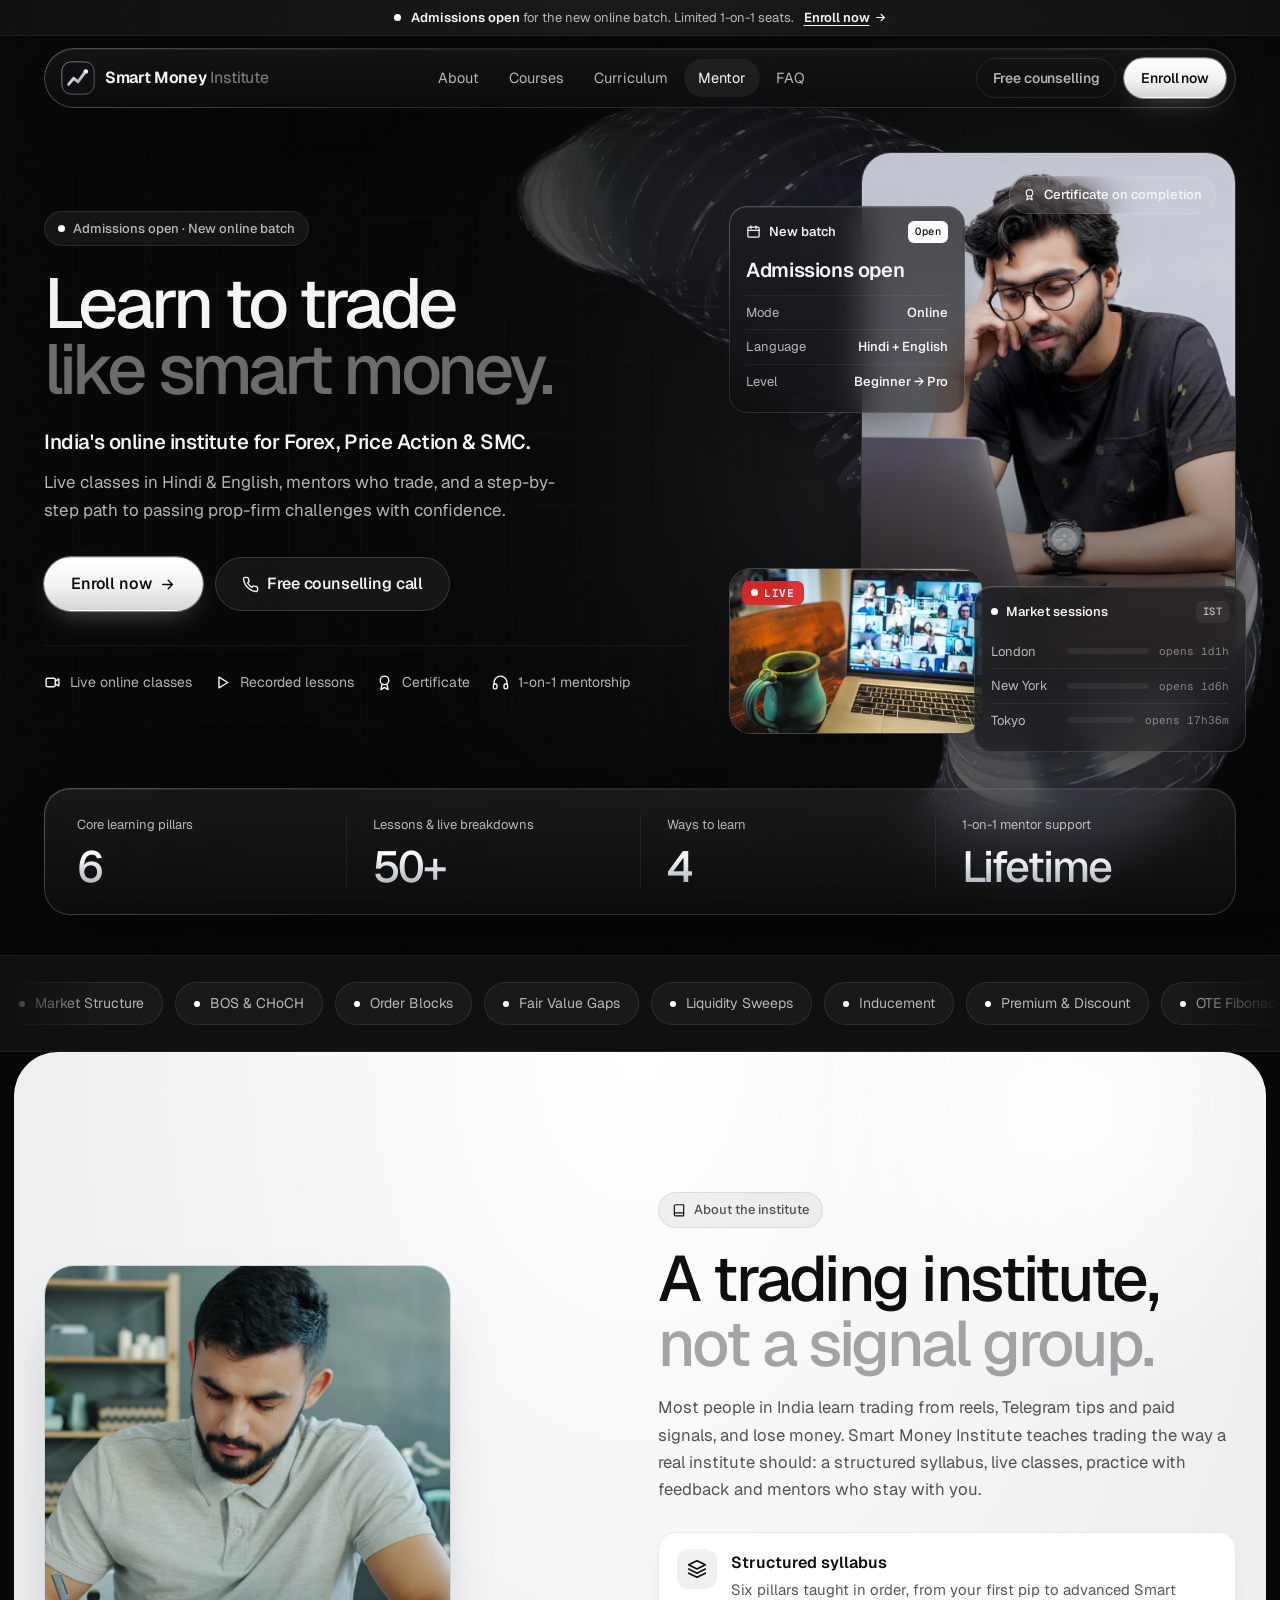
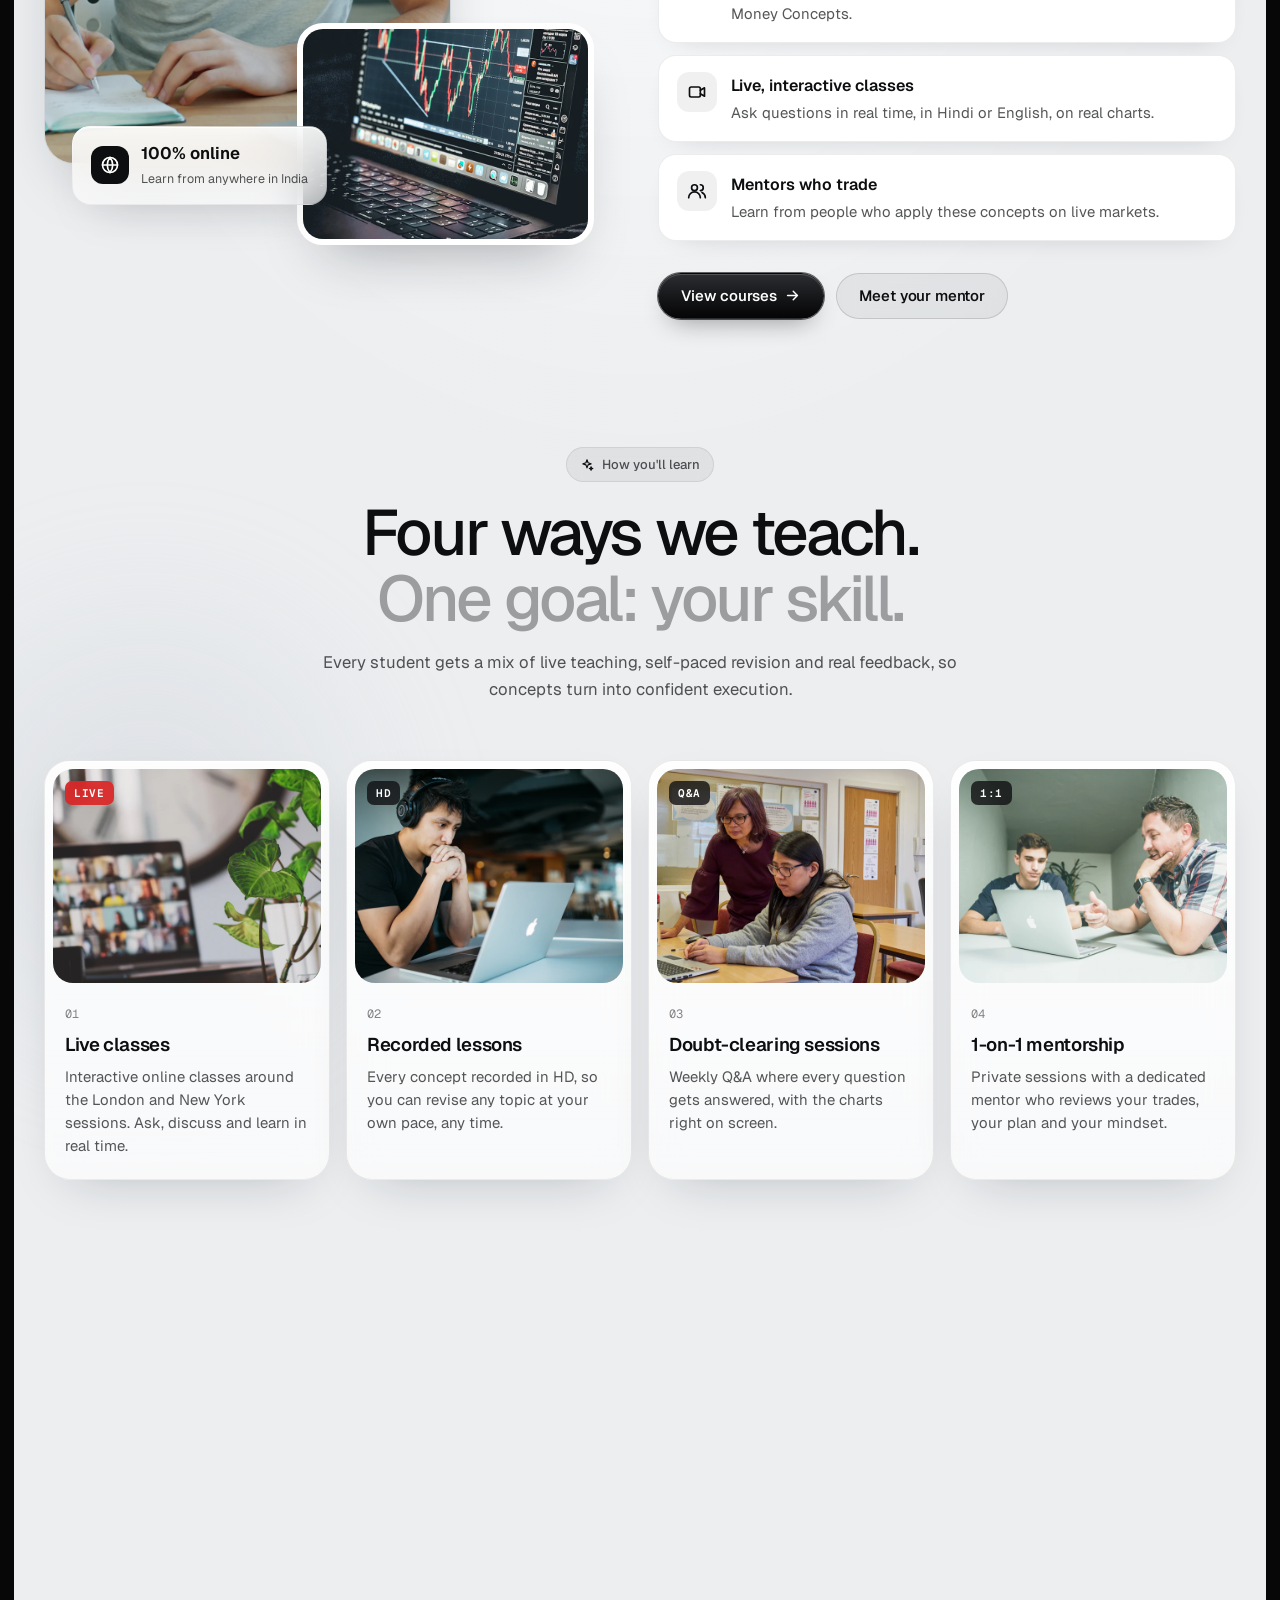
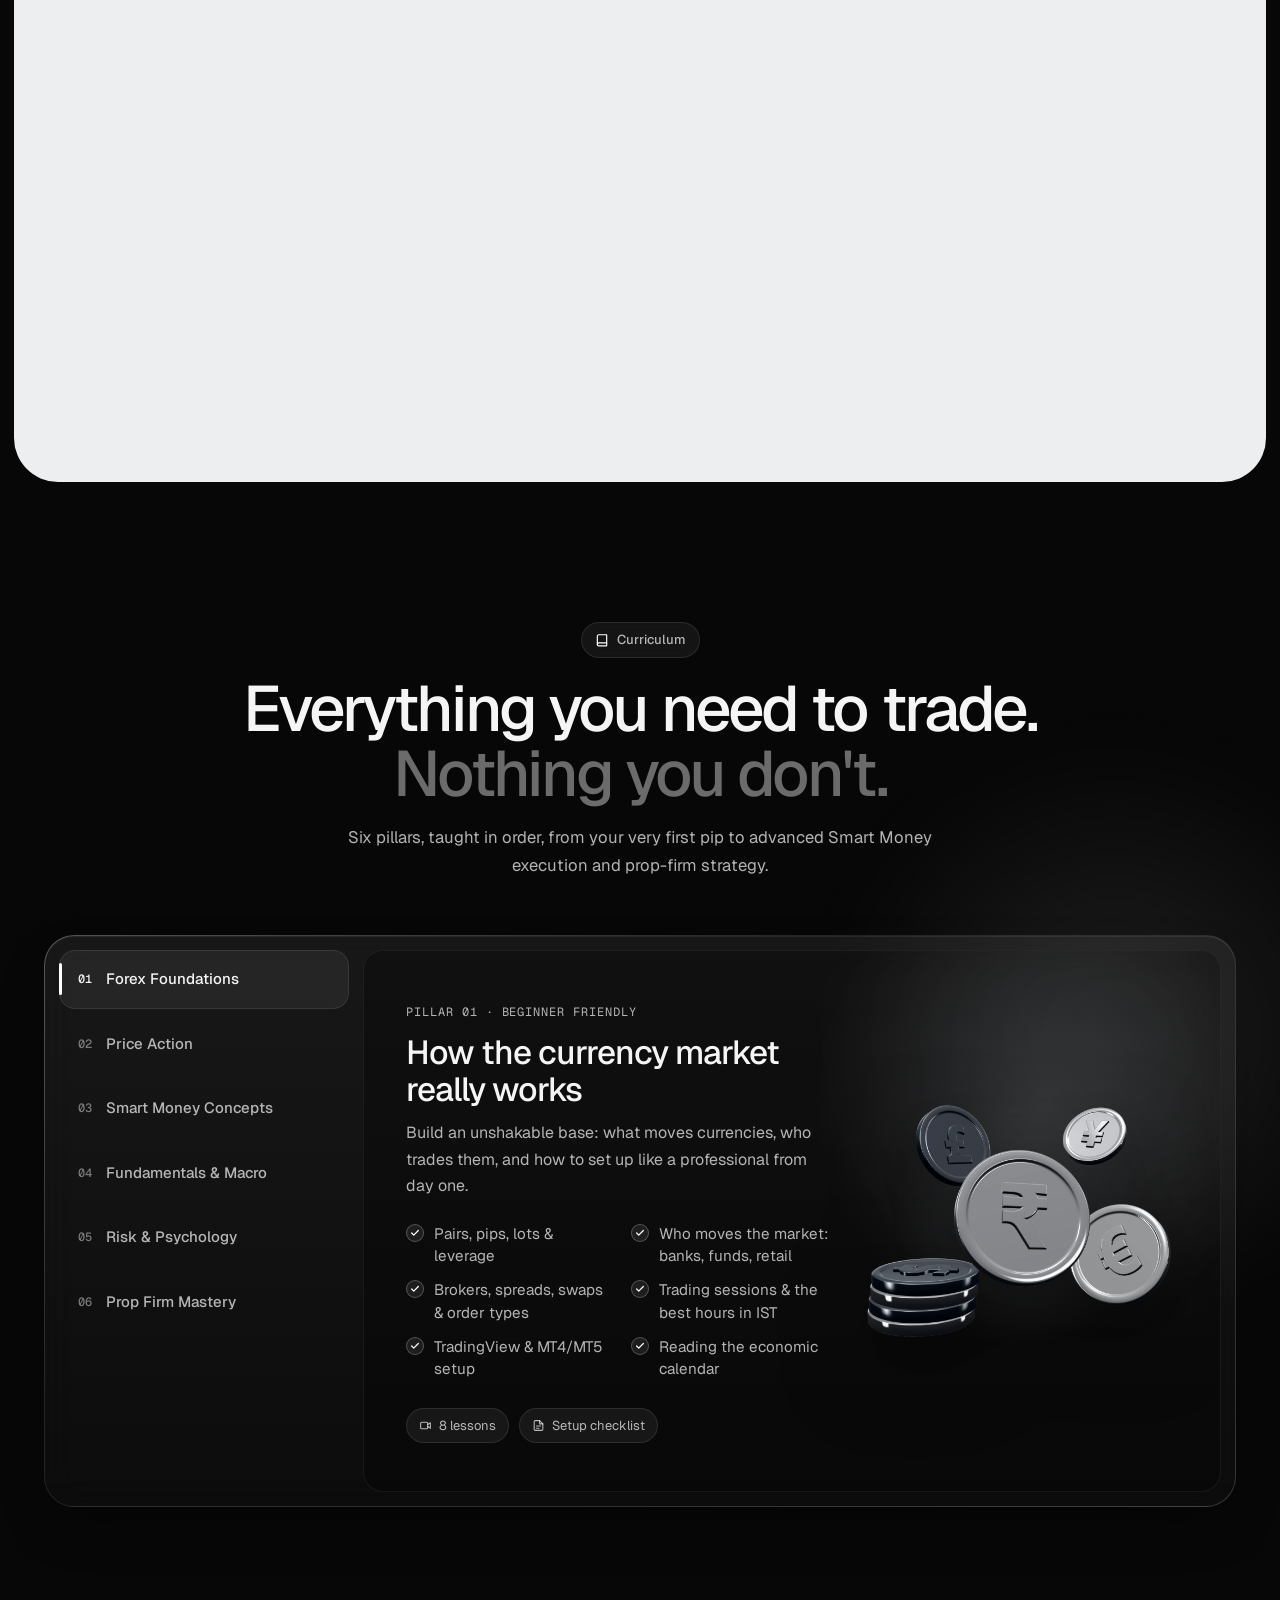
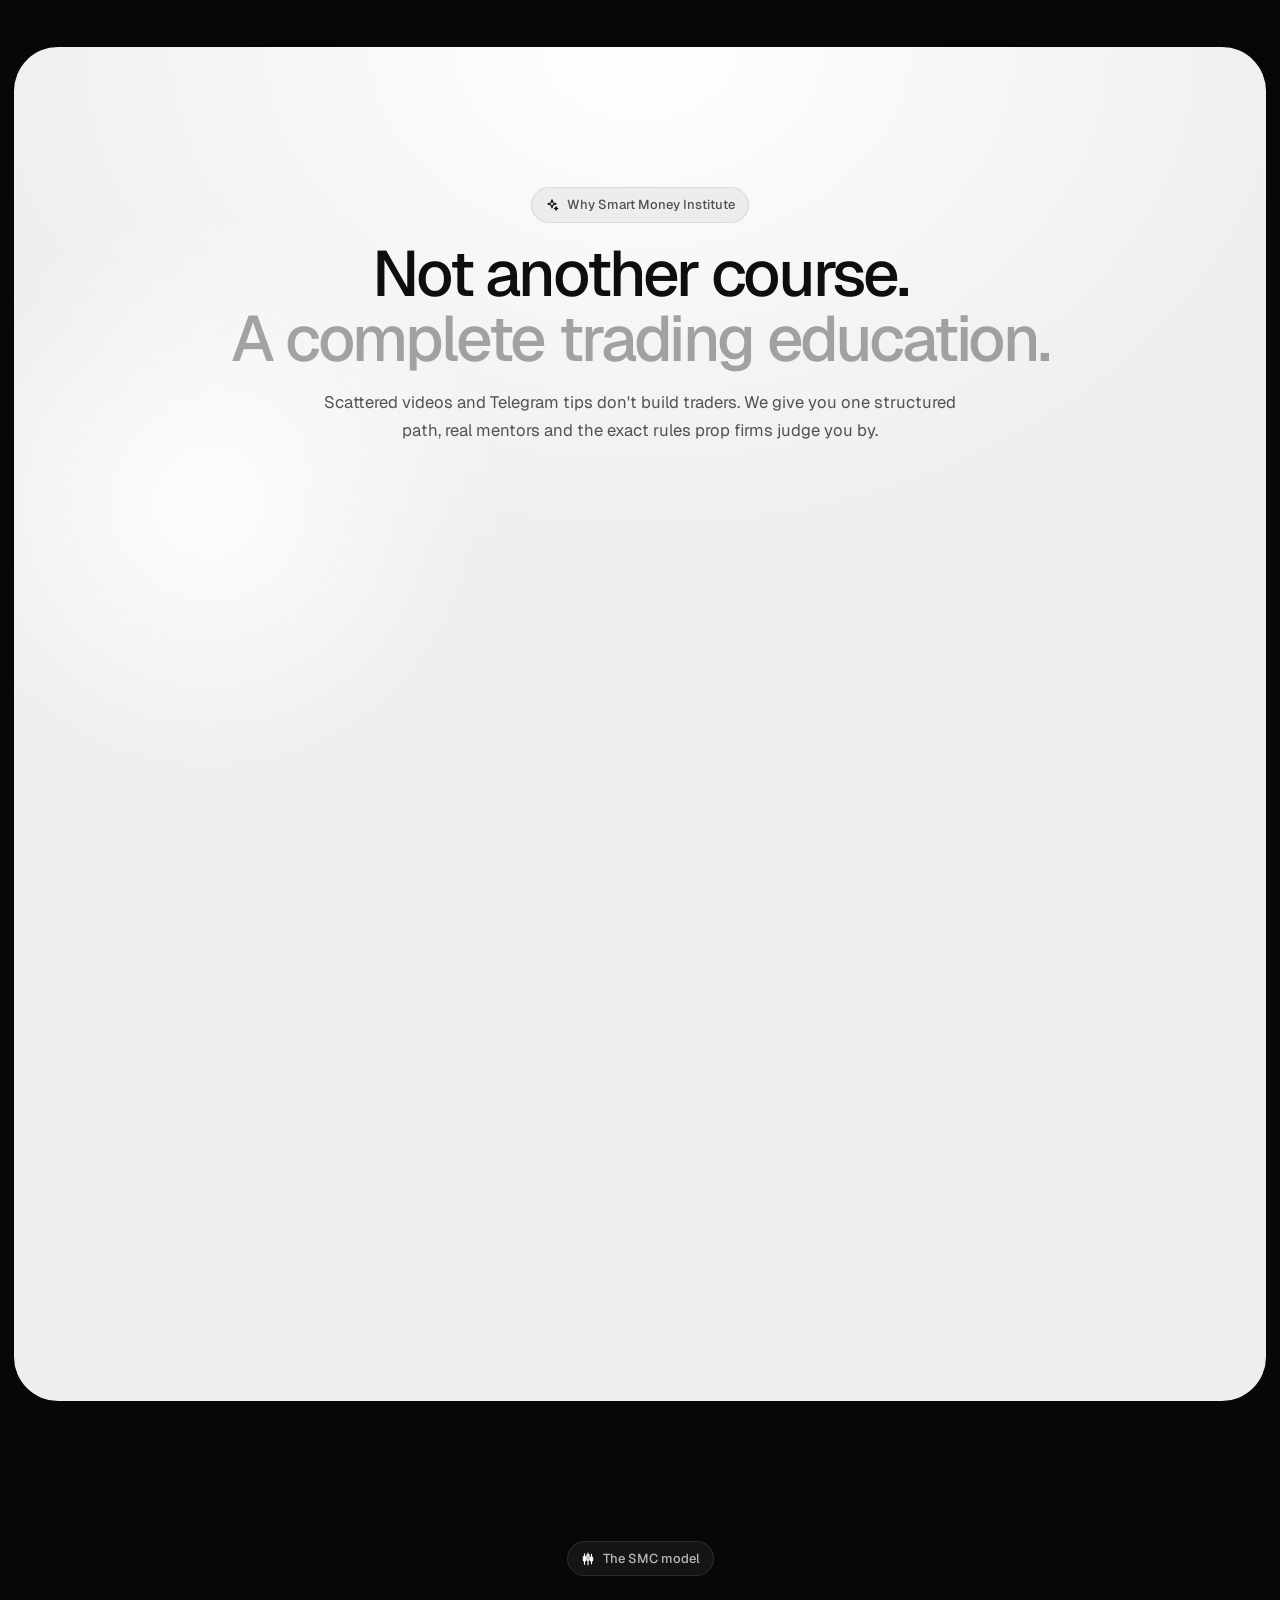
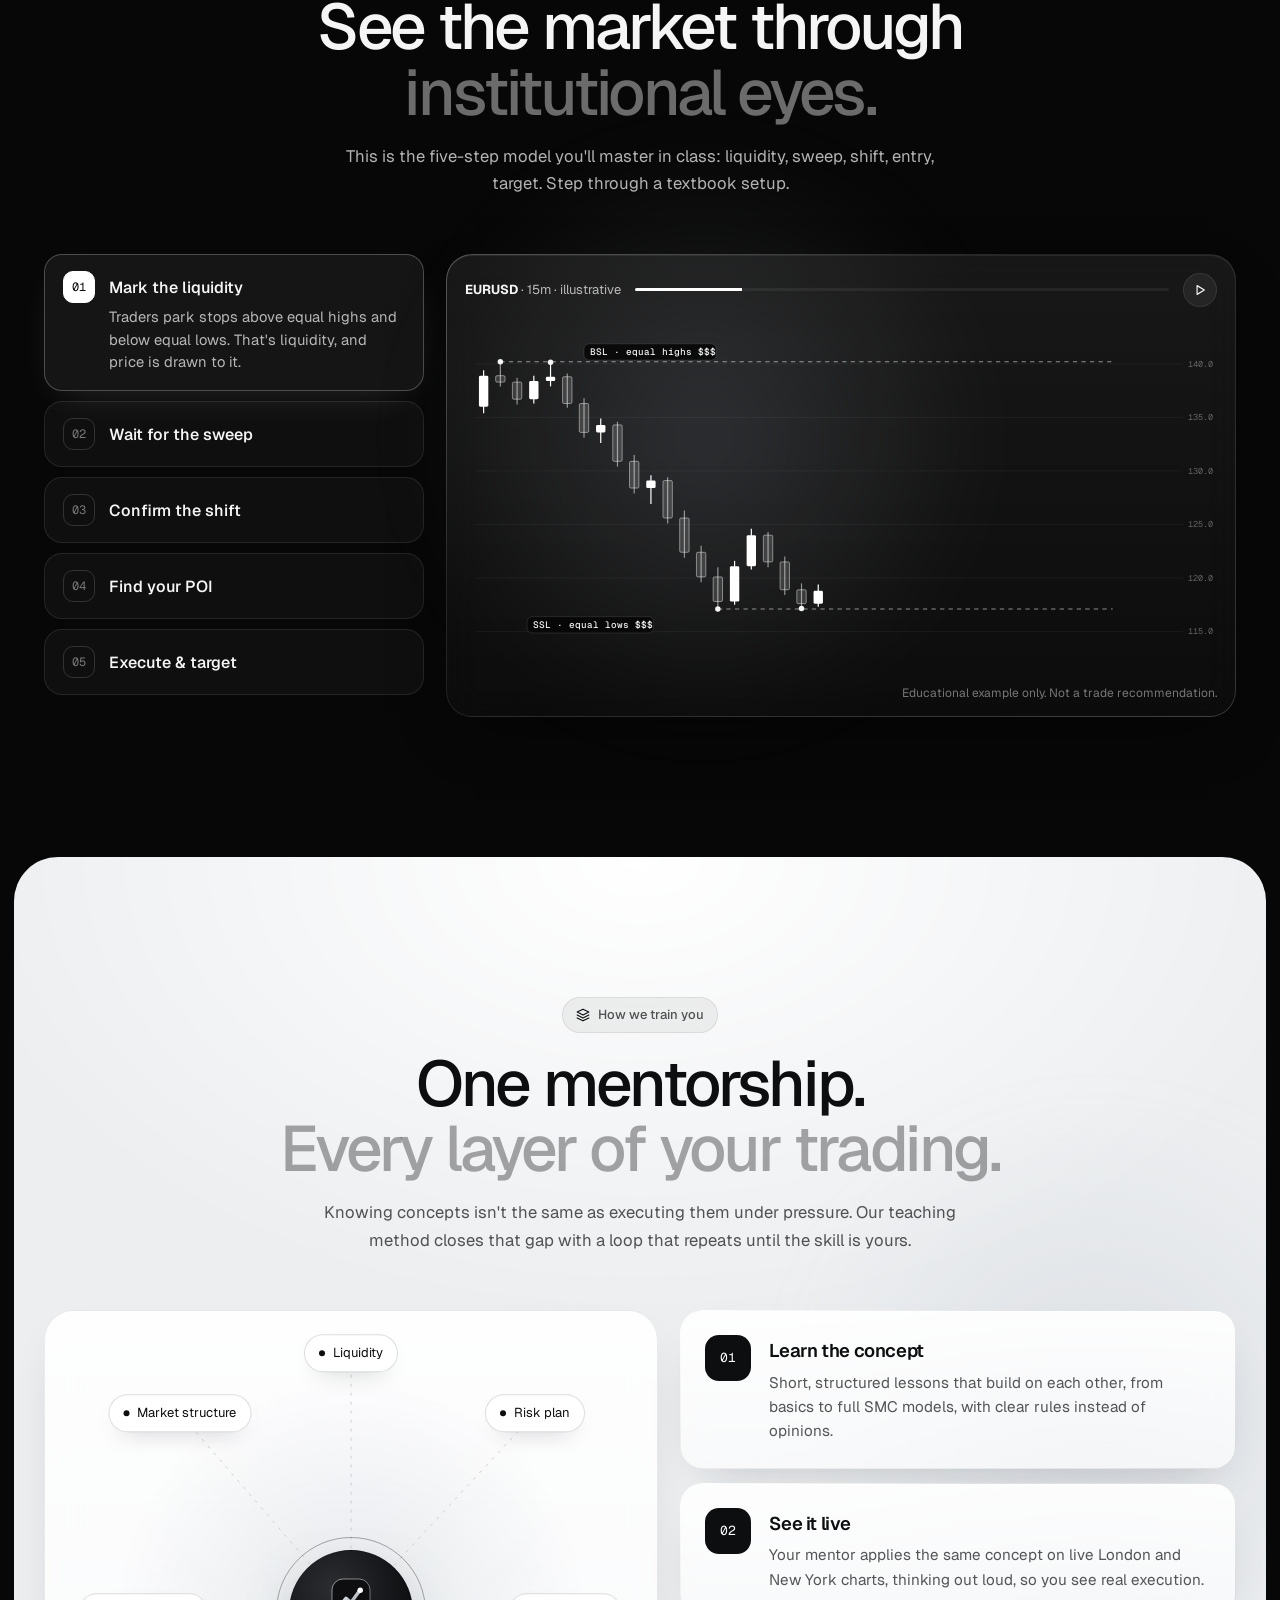
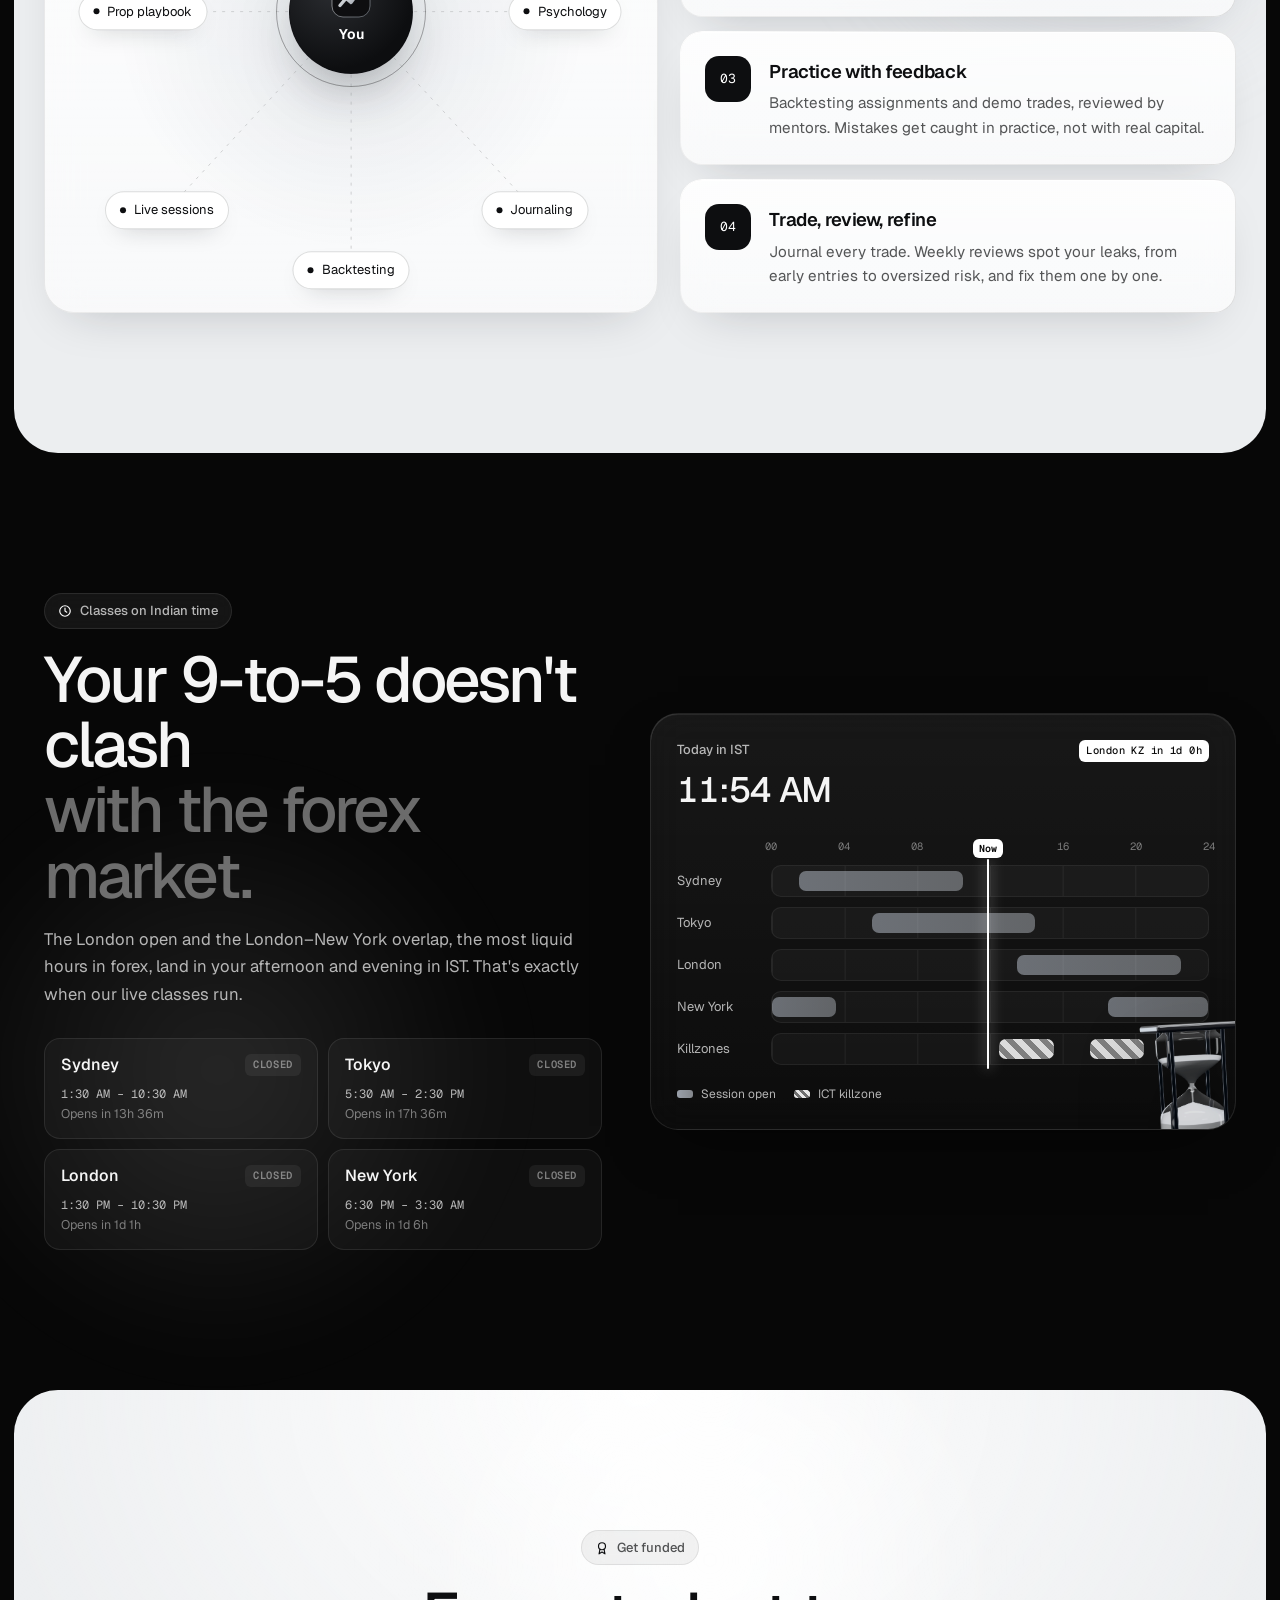
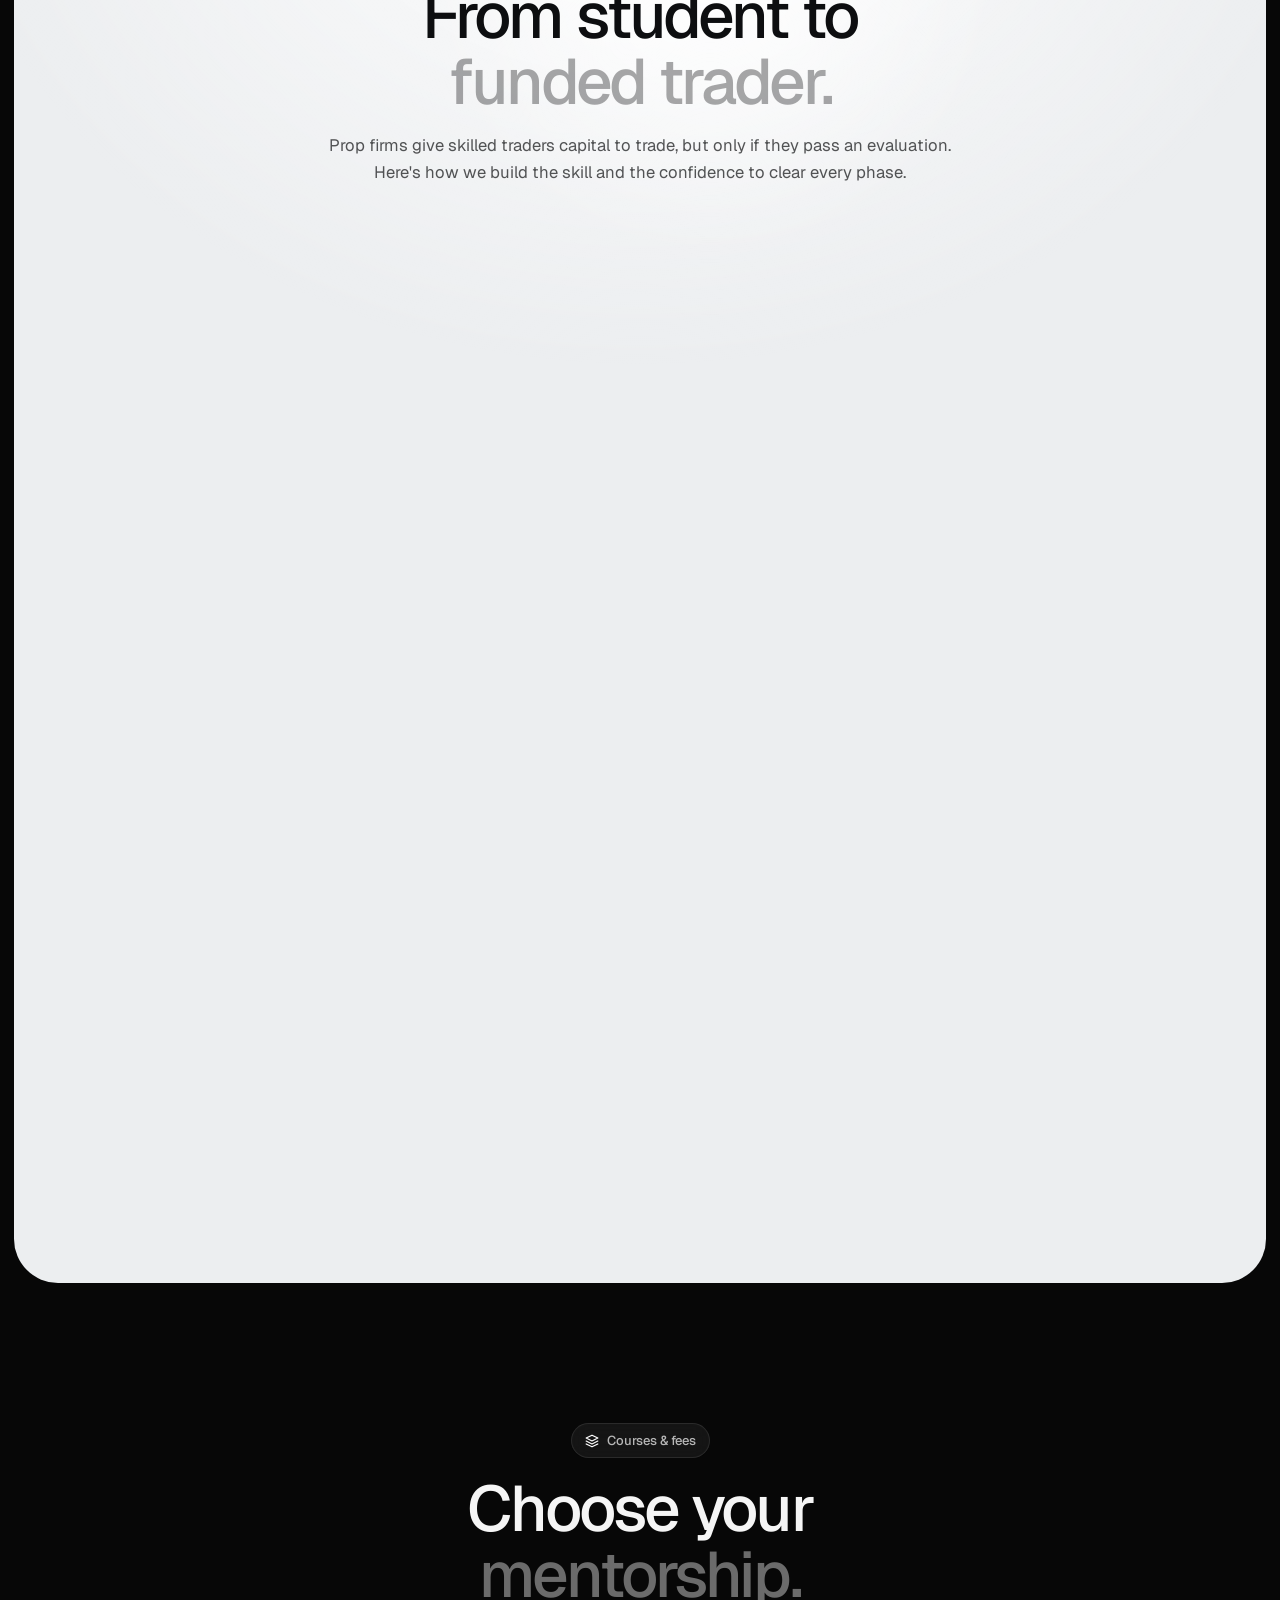
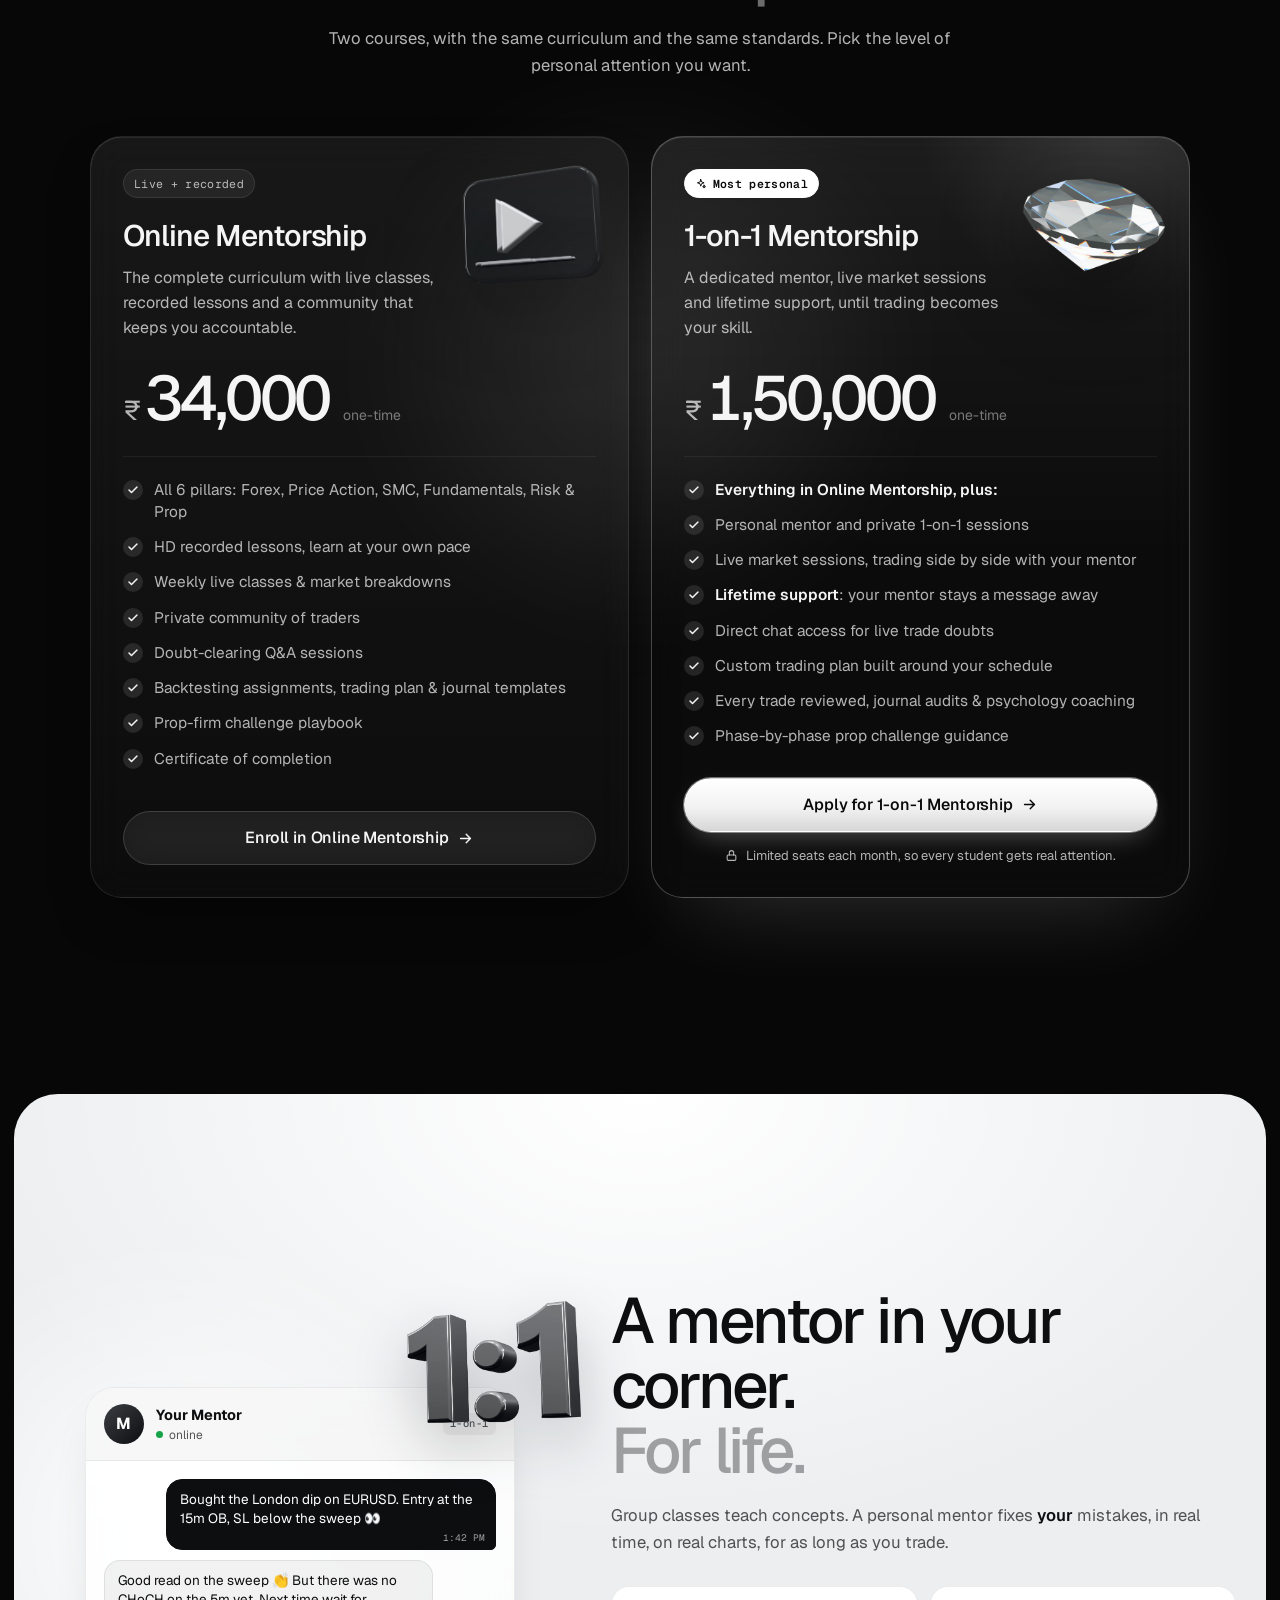
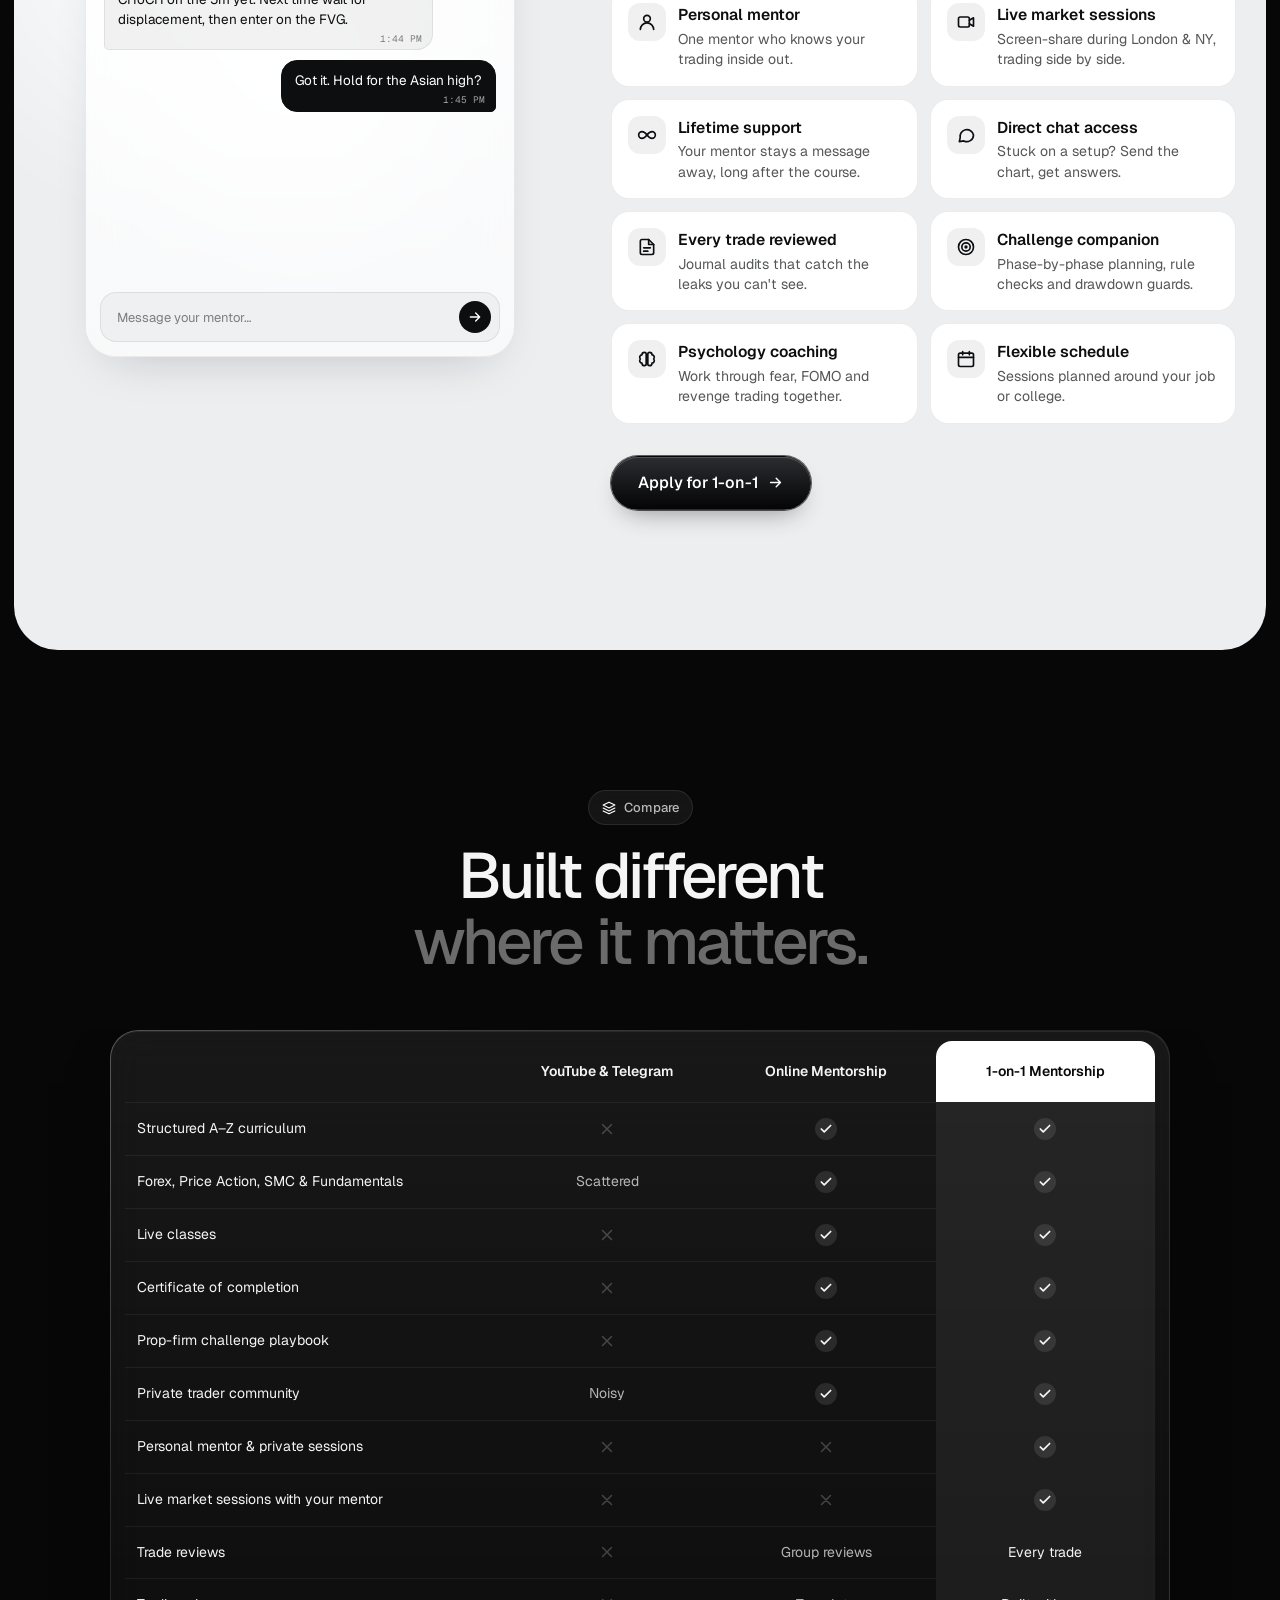
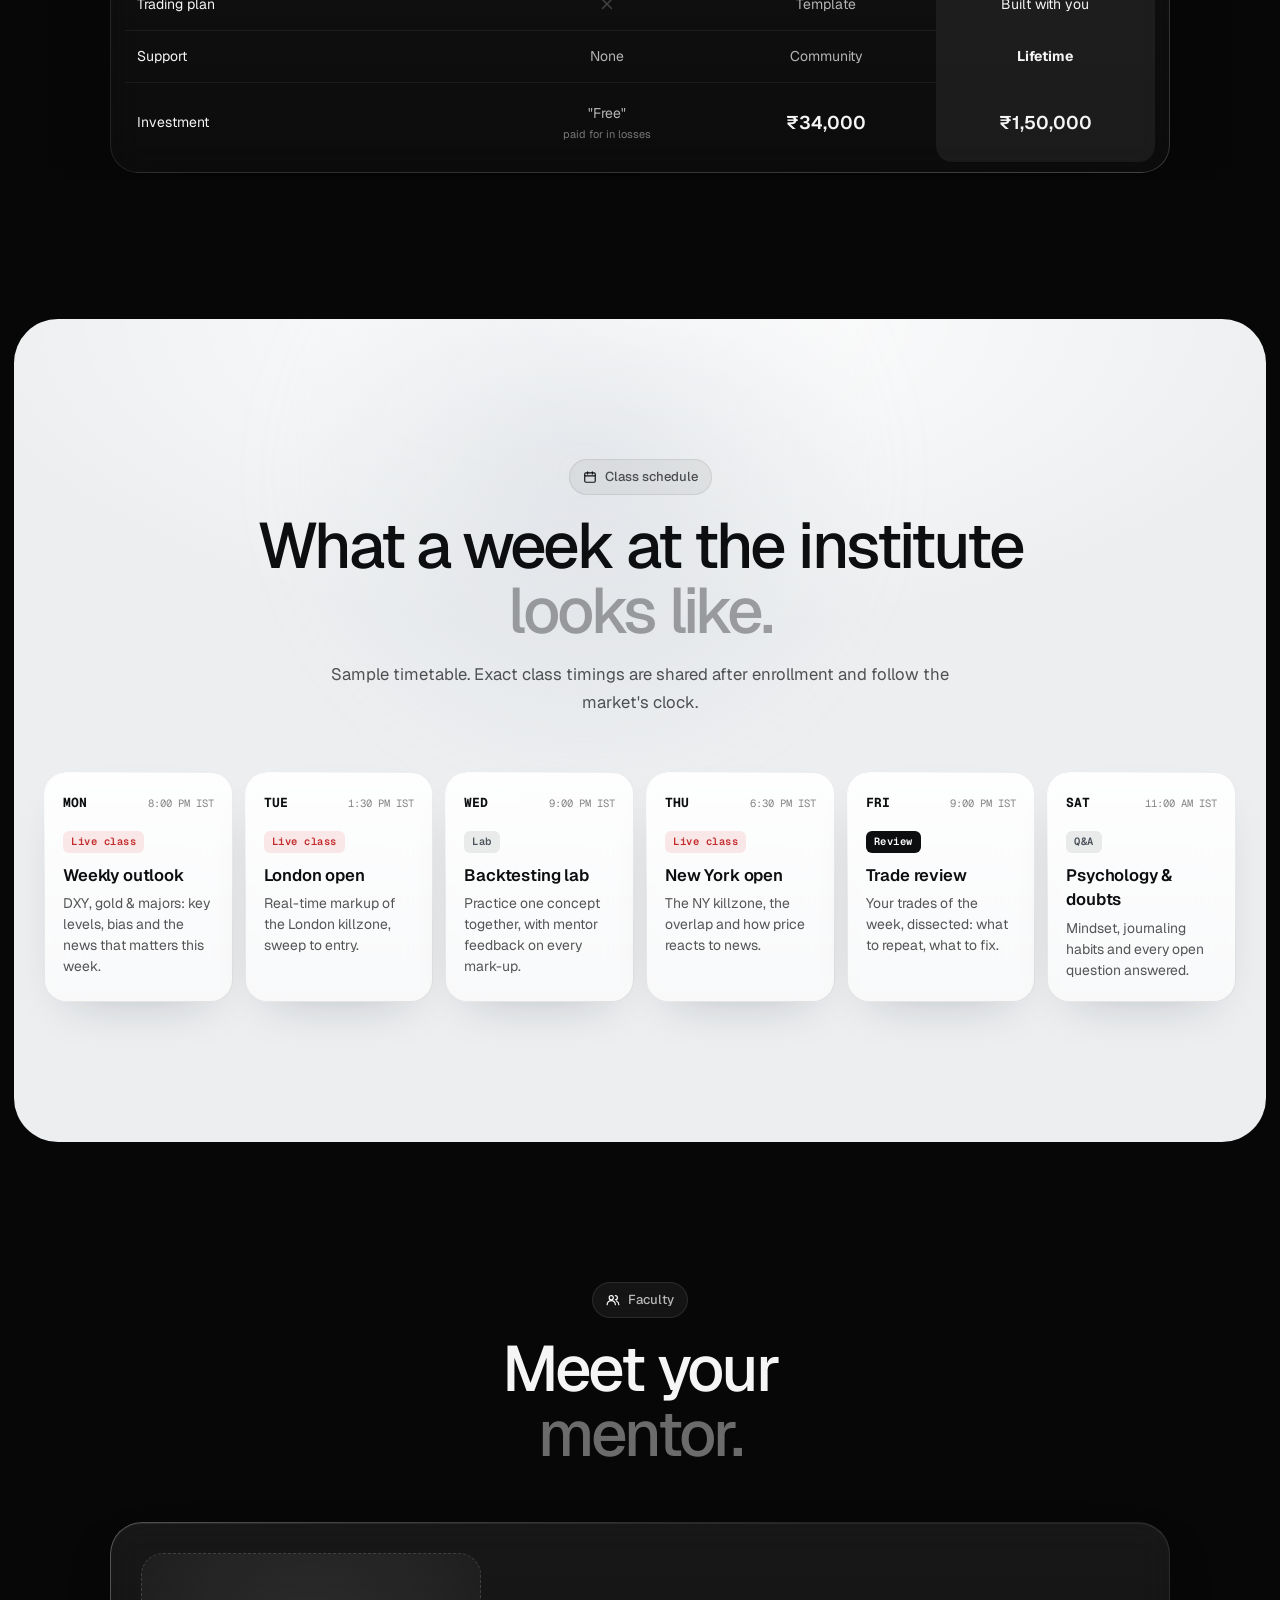
==== commit bc5a6a43: "Deploy website to GitHub Pages Add a workflow that publishes the website/ folder to GitHub Pages on " ====
--- a/website/index.html
+++ b/website/index.html
@@ -10,7 +10,9 @@
   <link rel="icon" href="assets/favicon.svg" type="image/svg+xml">
   <meta property="og:title" content="Smart Money Institute — Learn to trade like smart money">
   <meta property="og:description" content="Online trading institute for Forex, Price Action &amp; SMC. Online Mentorship ₹34,000 · 1-on-1 Mentorship ₹1,50,000.">
-  <meta property="og:image" content="assets/3d/heroA.jpg">
+  <meta property="og:image" content="https://jatinkatariaaaa.github.io/websitecoach/assets/3d/heroA.jpg">
+  <meta property="og:url" content="https://jatinkatariaaaa.github.io/websitecoach/">
+  <link rel="canonical" href="https://jatinkatariaaaa.github.io/websitecoach/">
   <meta property="og:type" content="website">
   <link rel="preconnect" href="https://fonts.googleapis.com">
   <link rel="preconnect" href="https://fonts.gstatic.com" crossorigin>
